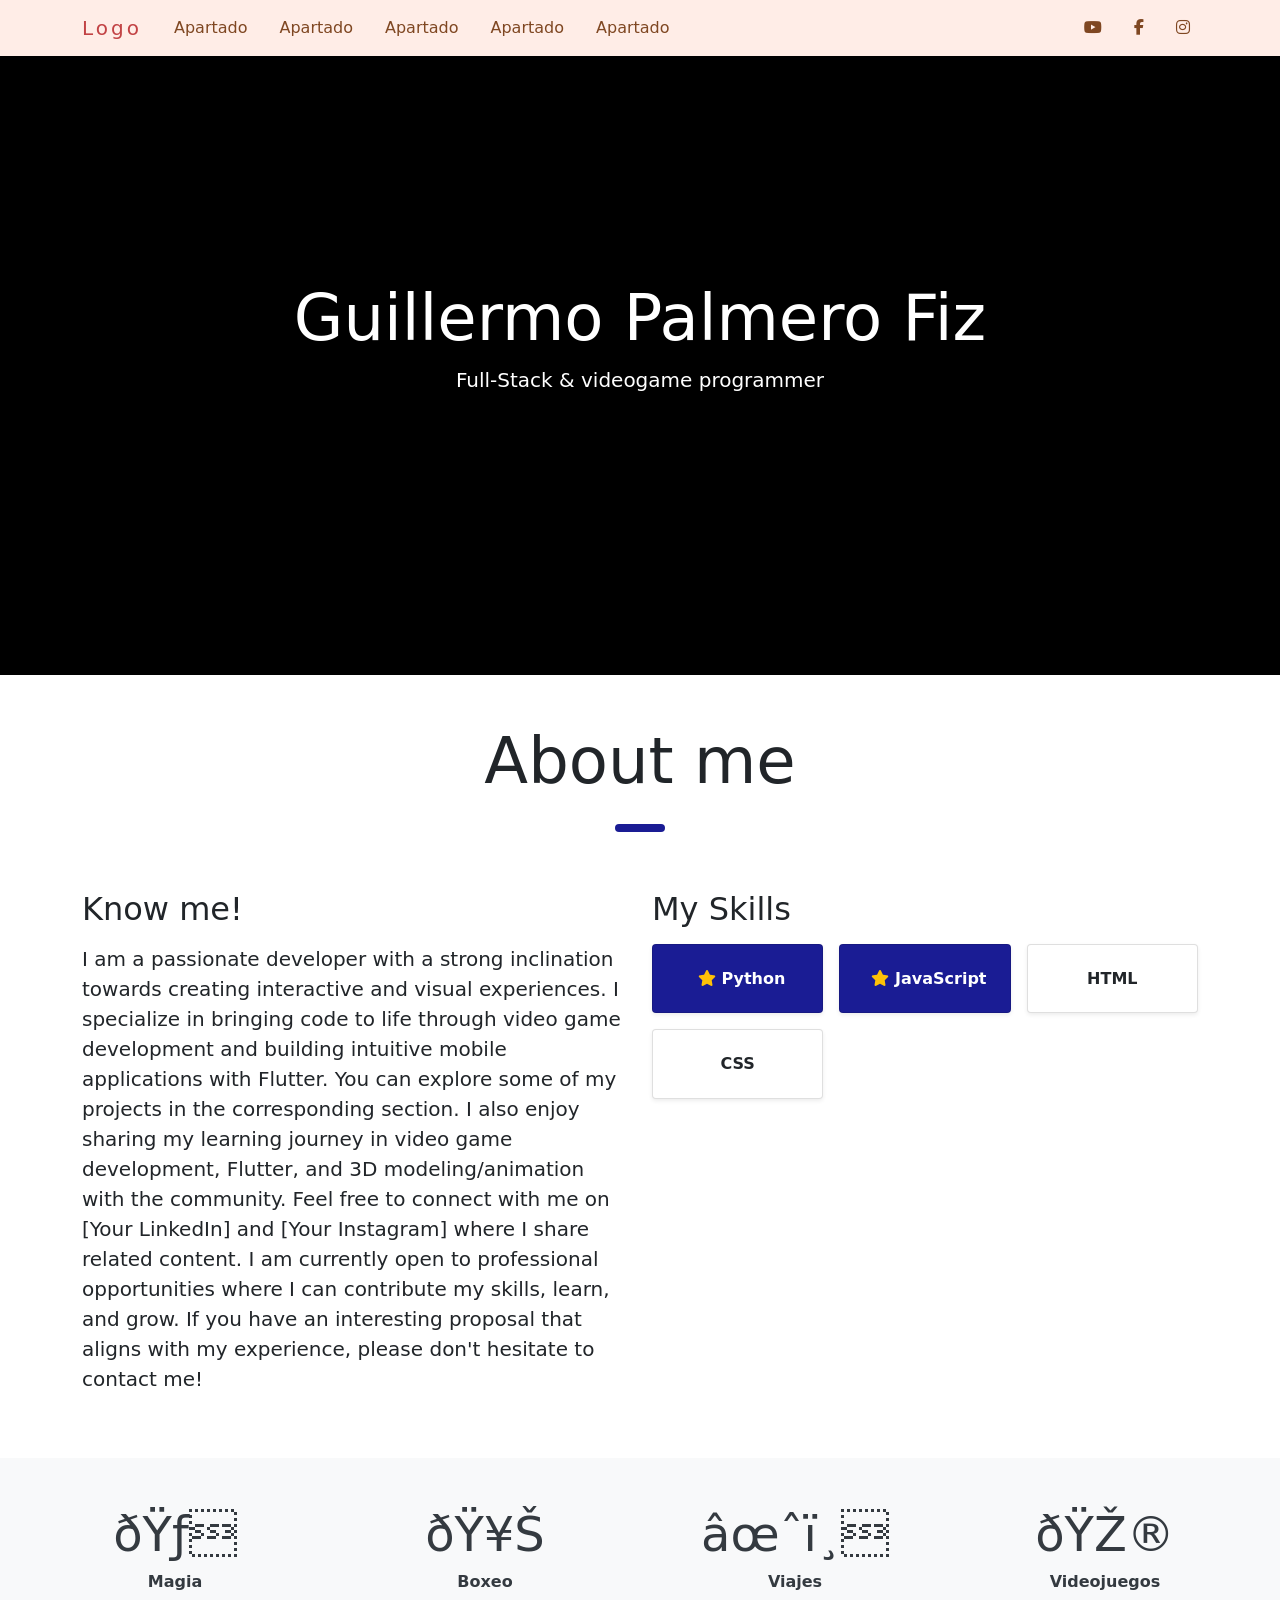
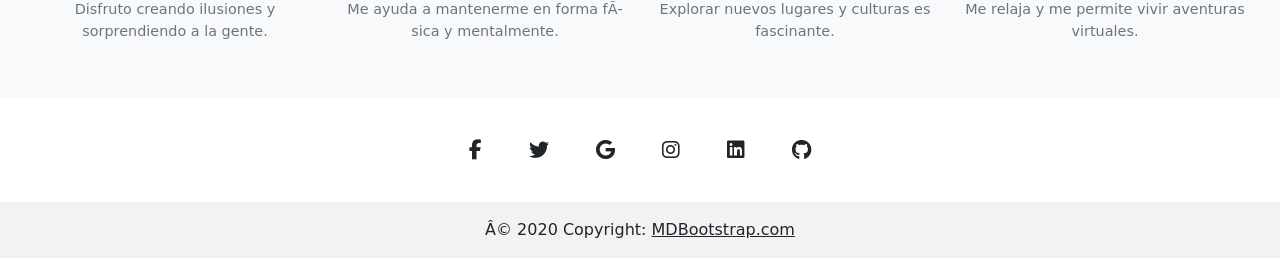
==== index.html @ a8e0ba6e "skills" ====
<!DOCTYPE html>
<html lang="es">

<head>
    <title>Guillermo Palmero Fiz</title>
    <link rel="stylesheet" href="css/styles.css">

    <!-- booststrap5 -->

    <link rel="stylesheet" href="css/bootstrap.min.css">



    <!-- font awesome -->

    <link rel="stylesheet" href="https://cdnjs.cloudflare.com/ajax/libs/font-awesome/6.5.1/css/all.min.css" integrity="sha512-DTOQO9RWCH3ppGqcWaEA1BIZOC6xxalwEsw9c2QQeAIftl+Vegovlnee1c9QX4TctnWMn13TZye+giMm8e2LwA==" crossorigin="anonymous" referrerpolicy="no-referrer" />

</head>

<body>
    

    <nav class="navbar navbar-expand-lg fixed-top navbar-scroll shadow-0" style="background-color: #ffede7;">
        <div class="container">
          <a class="navbar-brand" href="#">Logo</a>
          <button class="navbar-toggler ps-0" type="button" data-mdb-collapse-init data-mdb-target="#navbarExample01"
            aria-controls="navbarExample01" aria-expanded="false" aria-label="Toggle navigation">
            <span class="d-flex justify-content-start align-items-center">
              <i class="fas fa-bars"></i>
            </span>
          </button>
          <div class="collapse navbar-collapse" id="navbarExample01">
            <ul class="navbar-nav me-auto mb-2 mb-lg-0">
              <li class="nav-item active">
                <a class="nav-link px-3" href="#!">Apartado</a>
              </li>
              <li class="nav-item">
                <a class="nav-link px-3" href="#!">Apartado</a>
              </li>
              <li class="nav-item">
                <a class="nav-link px-3" href="#!">Apartado</a>
              </li>
              <li class="nav-item active">
                <a class="nav-link px-3" href="#!">Apartado</a>
              </li>
              <li class="nav-item">
                <a class="nav-link px-3" href="#!">Apartado</a>
              </li>
            </ul>
      
            <ul class="navbar-nav flex-row">
              <li class="nav-item">
                <a class="nav-link pe-3" href="#!">
                  <i class="fab fa-youtube"></i>
                </a>
              </li>
              <li class="nav-item">
                <a class="nav-link px-3" href="#!">
                  <i class="fab fa-facebook-f"></i>
                </a>
              </li>
              <li class="nav-item">
                <a class="nav-link ps-3" href="#!">
                  <i class="fab fa-instagram"></i>
                </a>
              </li>
            </ul>
          </div>
        </div>
      </nav>

      <header>

        <!-- This div is  intentionally blank. It creates the transparent black overlay over the video which you can modify in the CSS -->
        <div class="overlay"></div>
      
        <!-- The HTML5 video element that will create the background video on the header -->
        <video playsinline="playsinline" autoplay="autoplay" muted="muted" loop="loop">
          <source src="https://cdn.coverr.co/videos/coverr-cinematic-snowy-mountains-7615/720p.mp4" type="video/mp4">
        </video>
      
        <!-- The header content -->
        <div class="container h-100">
          <div class="d-flex h-100 text-center align-items-center">
            <div class="w-100 text-white">
              <h1 class="display-3">Guillermo Palmero Fiz</h1>
              <p class="lead mb-0">Full-Stack & videogame programmer</p>
            </div>
          </div>
        </div>
      </header>
      
      <!-- proyects -->

      <div class="container-fluid py-5">
        <div class="row justify-content-center text-center">
          <div class="col-md-8">
            <h2 class="display-3 mb-4">About me</h2>
            <hr class="custom-divider">
          </div>
        </div>
      </div>

      <!--
      <div class="container mt-5">
        <h2>Mis Habilidades en Programación</h2>
        <p class="lead">Estos son los lenguajes que manejo, con mis favoritos destacados.</p>
        <div class="row row-cols-1 row-cols-md-3 g-3">
          <div class="col">
            <div class="card shadow-sm h-100 favorite-card">
              <div class="card-body text-center py-4">
                <i class="bi bi-code-slash display-4 mb-2" style="color: rgb(26, 28, 148);"></i>
                <h6 class="card-title fw-bold mb-0">Python <i class="fas fa-star text-warning ms-2"></i></h6>
              </div>
            </div>
          </div>
          <div class="col">
            <div class="card shadow-sm h-100 favorite-card">
              <div class="card-body text-center py-4">
                <i class="bi bi-braces display-4 mb-2" style="color: rgb(26, 28, 148);"></i>
                <h6 class="card-title fw-bold mb-0">JavaScript <i class="fas fa-star text-warning ms-2"></i></h6>
              </div>
            </div>
          </div>
          <div class="col">
            <div class="card shadow-sm h-100">
              <div class="card-body text-center py-4">
                <i class="bi bi-file-earmark-code display-4 mb-2"></i>
                <h6 class="card-title fw-bold mb-0">HTML</h6>
              </div>
            </div>
          </div>
          <div class="col">
            <div class="card shadow-sm h-100">
              <div class="card-body text-center py-4">
                <i class="bi bi-brush display-4 mb-2"></i>
                <h6 class="card-title fw-bold mb-0">CSS</h6>
              </div>
            </div>
          </div>
        </div>
      </div>
      -->
      
      <div class="container mb-5">
        <div class="row">
          <div class="col-6">
            <h2 class="mb-3">Know me!</h2>
            <p class="lead">I am a passionate developer with a strong inclination towards creating interactive and visual experiences.
              I specialize in bringing code to life through video game development and building intuitive mobile applications with Flutter.
              You can explore some of my projects in the corresponding section. I also enjoy sharing my learning journey in video game development, Flutter, and 3D modeling/animation with the community.
              Feel free to connect with me on [Your LinkedIn] and [Your Instagram] where I share related content.
              I am currently open to professional opportunities where I can contribute my skills, learn, and grow. 
              If you have an interesting proposal that aligns with my experience, please don't hesitate to contact me!

            </p>
          </div>

          <div class="col-6">
            <h2 class="mb-3">My Skills</h2>
            <div class="row row-cols-1 row-cols-md-3 g-3">
              <div class="col">
                <div class="card card-skills shadow-sm h-100 favorite-card animated-fill">
                  <div class="card-body text-center py-4">
                    <i class="bi bi-code-slash display-4 mb-2 text-primary"></i>
                    <h6 class="card-title fw-bold mb-0"><i class="fas fa-star text-warning ms-2"></i> Python</h6>
                  </div>
                </div>
              </div>
              <div class="col">
                <div class="card card-skills shadow-sm h-100 favorite-card animated-fill">
                  <div class="card-body text-center py-4">
                    <i class="bi bi-braces display-4 mb-2 text-primary"></i>
                    <h6 class="card-title fw-bold mb-0"><i class="fas fa-star text-warning ms-2"></i> JavaScript </h6>
                  </div>
                </div>
              </div>
              <div class="col">
                <div class="card card-skills shadow-sm h-100">
                  <div class="card-body text-center py-4">
                    <i class="bi bi-file-earmark-code display-4 mb-2"></i>
                    <h6 class="card-title fw-bold mb-0">HTML</h6>
                  </div>
                </div>
              </div>
              <div class="col">
                <div class="card card-skills shadow-sm h-100">
                  <div class="card-body text-center py-4">
                    <i class="bi bi-brush display-4 mb-2"></i>
                    <h6 class="card-title fw-bold mb-0">CSS</h6>
                  </div>
                </div>
              </div>
            </div>
          </div>
          
        </div>
      </div>
      

    

      <!-- hobbies  -->
      <div class="container-fluid">
        <div class="row hobbies-section">
            <div class="col-md-3 hobby-item">
                <span class="hobby-icon">🃏</span>
                <p class="hobby-text-title">Magia</p>
                <p class="hobby-text-description">Disfruto creando ilusiones y sorprendiendo a la gente.</p>
            </div>
            <div class="col-md-3 hobby-item">
                <span class="hobby-icon">🥊</span>
                <p class="hobby-text-title">Boxeo</p>
                <p class="hobby-text-description">Me ayuda a mantenerme en forma física y mentalmente.</p>
            </div>
            <div class="col-md-3 hobby-item">
                <span class="hobby-icon">✈️</span>
                <p class="hobby-text-title">Viajes</p>
                <p class="hobby-text-description">Explorar nuevos lugares y culturas es fascinante.</p>
            </div>
            <div class="col-md-3 hobby-item">
                <span class="hobby-icon">🎮</span>
                <p class="hobby-text-title">Videojuegos</p>
                <p class="hobby-text-description">Me relaja y me permite vivir aventuras virtuales.</p>
            </div>
        </div>
    </div>






    <!--  footer -->

    <footer class="text-center bg-body-tertiary">
      <!-- Grid container -->
      <div class="container pt-4">
        <!-- Section: Social media -->
        <section class="mb-4">
          <!-- Facebook -->
          <a
            data-mdb-ripple-init
            class="btn btn-link btn-floating btn-lg text-body m-1"
            href="#!"
            role="button"
            data-mdb-ripple-color="dark"
            ><i class="fab fa-facebook-f"></i
          ></a>
    
          <!-- Twitter -->
          <a
            data-mdb-ripple-init
            class="btn btn-link btn-floating btn-lg text-body m-1"
            href="#!"
            role="button"
            data-mdb-ripple-color="dark"
            ><i class="fab fa-twitter"></i
          ></a>
    
          <!-- Google -->
          <a
            data-mdb-ripple-init
            class="btn btn-link btn-floating btn-lg text-body m-1"
            href="#!"
            role="button"
            data-mdb-ripple-color="dark"
            ><i class="fab fa-google"></i
          ></a>
    
          <!-- Instagram -->
          <a
            data-mdb-ripple-init
            class="btn btn-link btn-floating btn-lg text-body m-1"
            href="#!"
            role="button"
            data-mdb-ripple-color="dark"
            ><i class="fab fa-instagram"></i
          ></a>
    
          <!-- Linkedin -->
          <a
            data-mdb-ripple-init
            class="btn btn-link btn-floating btn-lg text-body m-1"
            href="#!"
            role="button"
            data-mdb-ripple-color="dark"
            ><i class="fab fa-linkedin"></i
          ></a>
          <!-- Github -->
          <a
            data-mdb-ripple-init
            class="btn btn-link btn-floating btn-lg text-body m-1"
            href="#!"
            role="button"
            data-mdb-ripple-color="dark"
            ><i class="fab fa-github"></i
          ></a>
        </section>
        <!-- Section: Social media -->
      </div>
      <!-- Grid container -->
    
      <!-- Copyright -->
      <div class="text-center p-3" style="background-color: rgba(0, 0, 0, 0.05);">
        © 2020 Copyright:
        <a class="text-body" href="https://mdbootstrap.com/">MDBootstrap.com</a>
      </div>
      <!-- Copyright -->
    </footer>


    
    <!-- js -->
    <script src="js/bootstrap.bundle.min.js"></script>
    
    <!-- parallax -->

    <script src="js/javascript.js"></script>

</body>



</html>
---- css/styles.css ----
.navbar-brand {
  letter-spacing: 3px;
  color: #c24244;
}

.navbar-brand:hover {
	color: #c24244;
}

.navbar-scroll .nav-link,
.navbar-scroll .fa-bars {
  color: #7f4722;
}

.navbar-scrolled .nav-link,
.navbar-scrolled .fa-bars {
  color: #7f4722;
}

.navbar-scrolled {
  background-color: #ffede7;
}

header {
  position: relative;
  background-color: black;
  height: 75vh;
  min-height: 25rem;
  width: 100%;
  overflow: hidden;
}

header video {
  position: absolute;
  top: 50%;
  left: 50%;
  min-width: 100%;
  min-height: 100%;
  width: auto;
  height: auto;
  z-index: 0;
  -ms-transform: translateX(-50%) translateY(-50%);
  -moz-transform: translateX(-50%) translateY(-50%);
  -webkit-transform: translateX(-50%) translateY(-50%);
  transform: translateX(-50%) translateY(-50%);
}

header .container {
  position: relative;
  z-index: 2;
}

header .overlay {
  position: absolute;
  top: 0;
  left: 0;
  height: 100%;
  width: 100%;
  background-color: black;
  opacity: 0.5;
  z-index: 1;
}


@media (pointer: coarse) and (hover: none) {
  header {
    background: url('https://source.unsplash.com/XT5OInaElMw/1600x900') black no-repeat center center scroll;
  }

  header video {
    display: none;
  }
}

.hobbies-section {
  display: flex; 
  justify-content: space-around;
  align-items: center; 
  padding: 40px 20px;
  background-color: #f8f9fa; 
}

.hobby-item {
  text-align: center;
}

.hobby-icon {
  font-size: 3em; 
  margin-bottom: 10px;
  color: #343a40; 
}

.hobby-text-title {
  font-weight: bold;
  margin-bottom: 5px;
  color: #343a40;
}

.hobby-text-description {
  font-size: 0.9em;
  color: #6c757d;
}

.custom-divider{
  border: none; 
  background-color: rgb(26, 28, 148); 
  height: 8px !important;  
  width: 50px; 
  border-radius: 4px;
  margin: 10px auto;
  opacity: 1;
}

.animated-fill {
  background-color: transparent;
  color: inherit;
  transition: background-color 1s ease-in-out; 
}

.animated-fill.filled {
  background-color: rgba(26, 28, 148, 1);
  color: white;
}

.card-skills {
  transition: transform 0.2s ease-in-out, box-shadow 0.2s ease-in-out;
}

.card-skills:hover {
  transform: translateY(-5px); /* Eleva la tarjeta 5 píxeles hacia arriba */
  box-shadow: 0 8px 16px rgba(0, 0, 0, 0.25); /* Sombra más pronunciada */
}
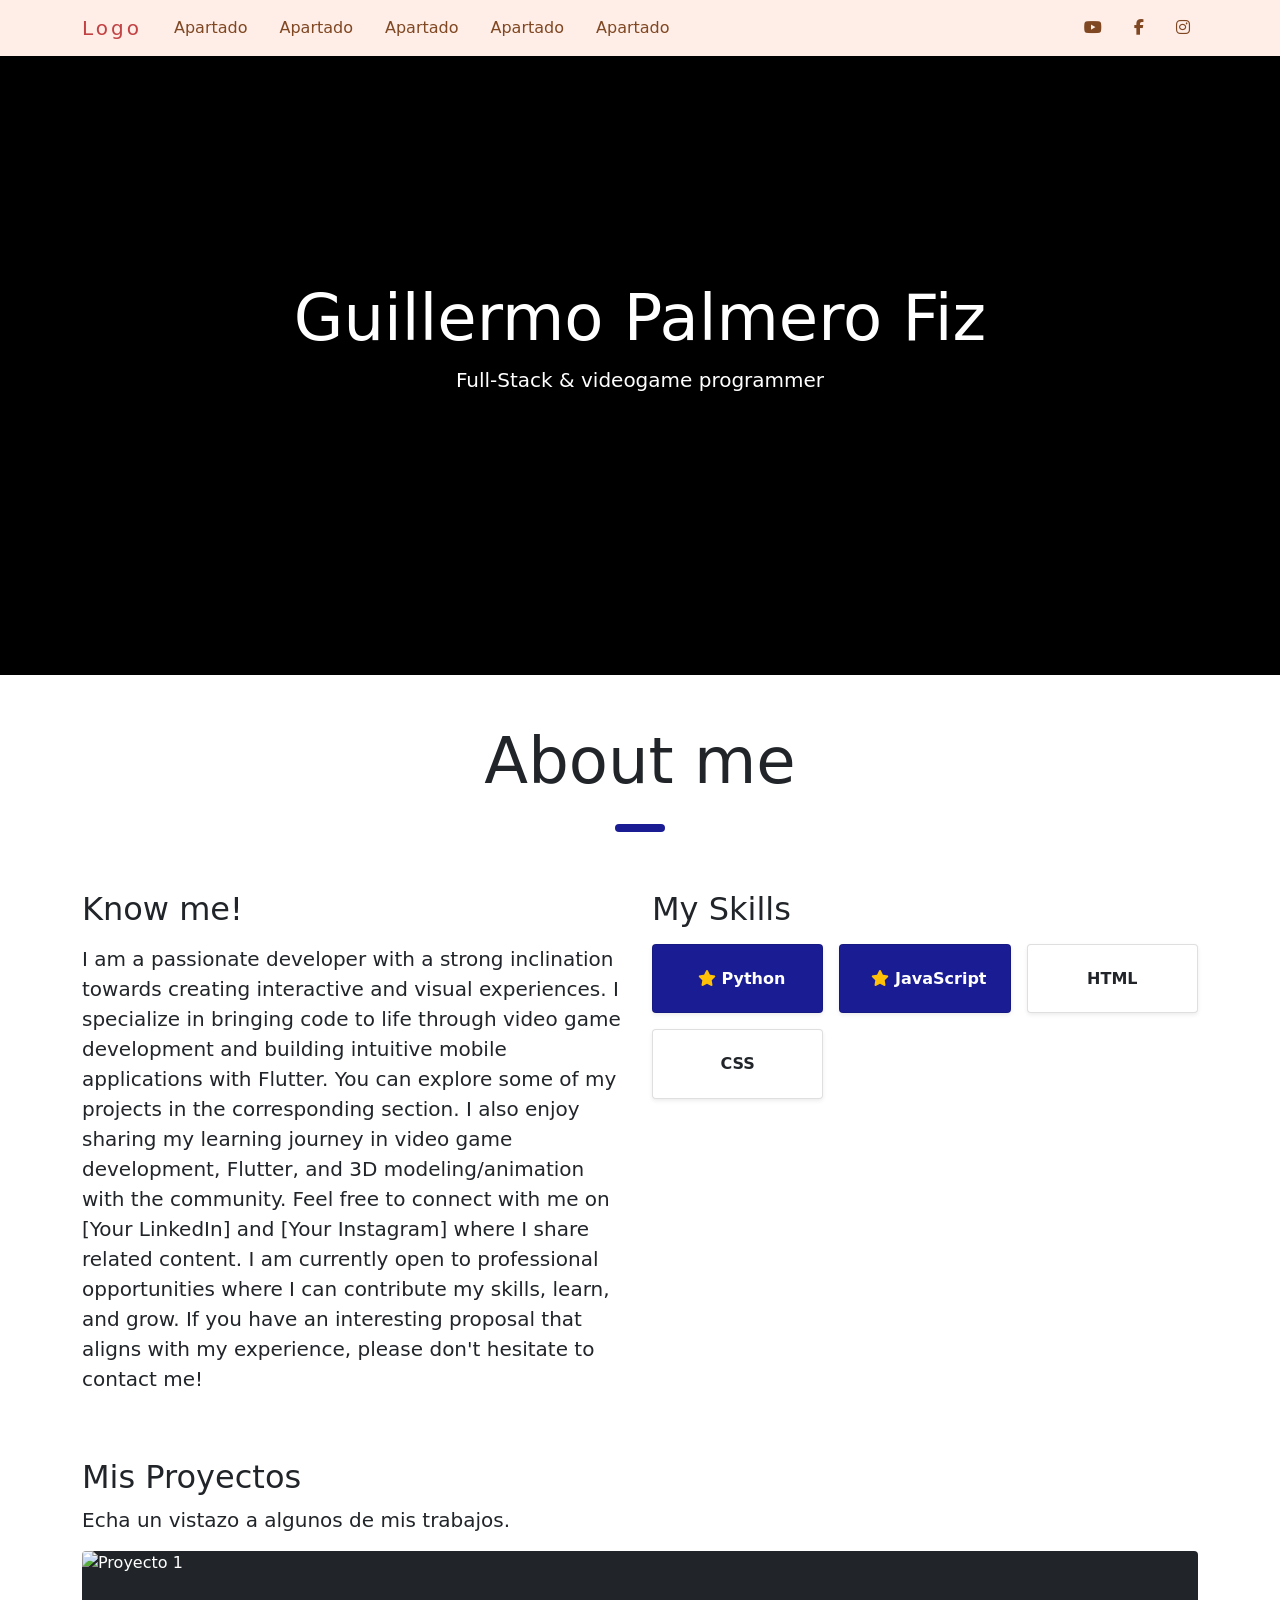
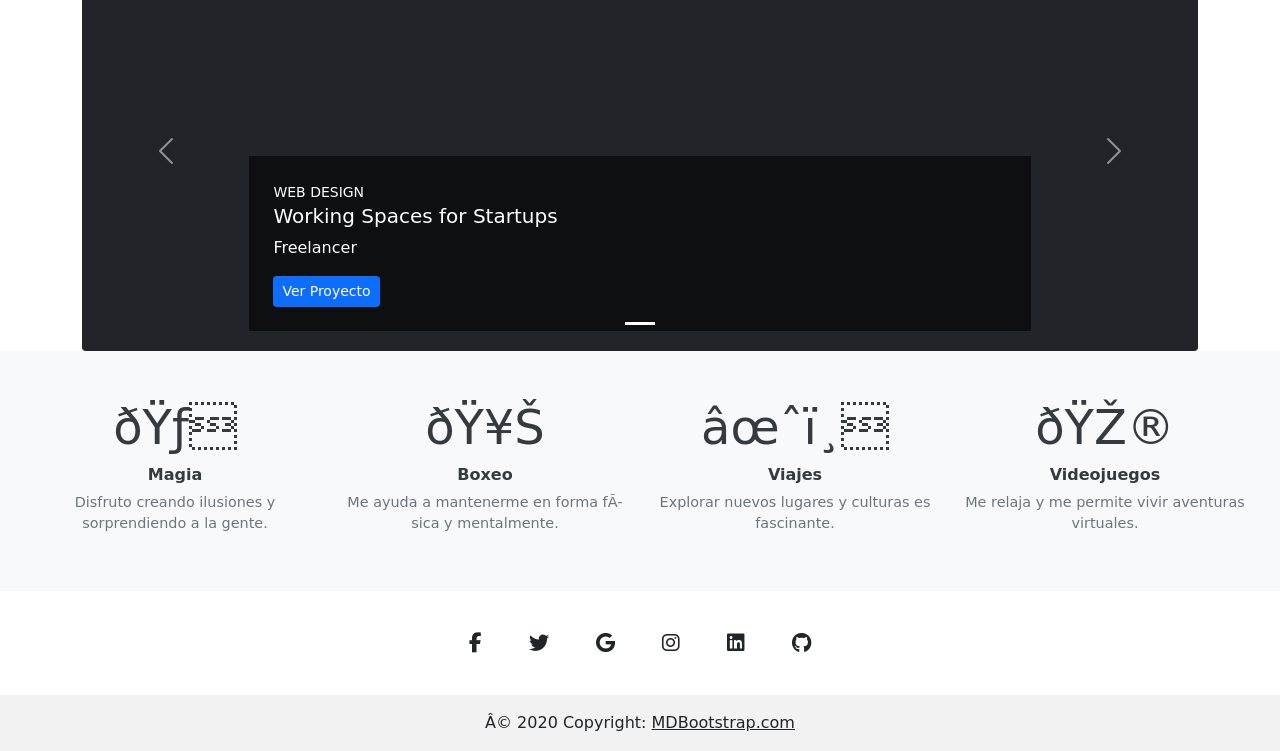
==== commit 7ce58d0f: "jeje" ====
--- a/index.html
+++ b/index.html
@@ -193,12 +193,30 @@
               </div>
             </div>
           </div>
-          
-        </div>
-      </div>
-      
-
-    
+        </div>
+      </div>
+      
+      <!-- proyectos -->
+
+      <div class="container mt-5">
+        <h2>Mis Proyectos</h2>
+        <p class="lead">Echa un vistazo a algunos de mis trabajos.</p>
+        <div id="projectsCarousel" class="carousel slide" data-bs-ride="carousel">
+          <div class="carousel-inner rounded"> <div class="carousel-item active bg-dark text-white"> <img src="ruta/a/imagen-proyecto1.jpg" class="d-block w-100 object-fit-cover" alt="Proyecto 1" style="height: 400px;"> <div class="carousel-caption d-none d-md-block text-start p-4"> <small class="text-uppercase">Web Design</small> <h5 class="mt-0">Working Spaces for Startups</h5> <p>Freelancer</p> <a href="#" class="btn btn-primary btn-sm">Ver Proyecto</a> </div>
+            </div>
+            </div>
+          <button class="carousel-control-prev" type="button" data-bs-target="#projectsCarousel" data-bs-slide="prev">
+            <span class="carousel-control-prev-icon" aria-hidden="true"></span>
+            <span class="visually-hidden">Anterior</span>
+          </button>
+          <button class="carousel-control-next" type="button" data-bs-target="#projectsCarousel" data-bs-slide="next">
+            <span class="carousel-control-next-icon" aria-hidden="true"></span>
+            <span class="visually-hidden">Siguiente</span>
+          </button>
+          <div class="carousel-indicators"> <button type="button" data-bs-target="#projectsCarousel" data-bs-slide-to="0" class="active" aria-current="true" aria-label="Slide 1"></button>
+            </div>
+        </div>
+      </div>
 
       <!-- hobbies  -->
       <div class="container-fluid">
--- a/css/styles.css
+++ b/css/styles.css
@@ -130,3 +130,31 @@
   transform: translateY(-5px); /* Eleva la tarjeta 5 píxeles hacia arriba */
   box-shadow: 0 8px 16px rgba(0, 0, 0, 0.25); /* Sombra más pronunciada */
 }
+.carousel-inner {
+  border-radius: 10px; /* Esquinas redondeadas del contenedor de las imágenes */
+  overflow: hidden; /* Asegura que las imágenes redondeadas se mantengan dentro */
+}
+
+.carousel-item img {
+  object-fit: cover; /* Cubre el contenedor sin deformar la imagen (puede recortar) */
+  height: 400px; /* Altura fija del carrusel */
+}
+
+.carousel-caption {
+  background-color: rgba(0, 0, 0, 0.6); /* Fondo semitransparente para el texto */
+  padding: 1rem;
+  bottom: 0; /* Pegado a la parte inferior */
+  left: 0; /* Pegado a la izquierda */
+  right: 0; /* Pegado a la derecha */
+  text-align: left; /* Texto alineado a la izquierda */
+}
+
+.carousel-caption h5 {
+  margin-top: 0; /* Elimina el margen superior predeterminado del h5 */
+}
+
+.carousel-indicators {
+  bottom: 10px; /* Ajusta la posición de los indicadores */
+  justify-content: left; /* Alinea los indicadores a la izquierda */
+  margin-left: 1rem; /* Añade un margen izquierdo */
+}
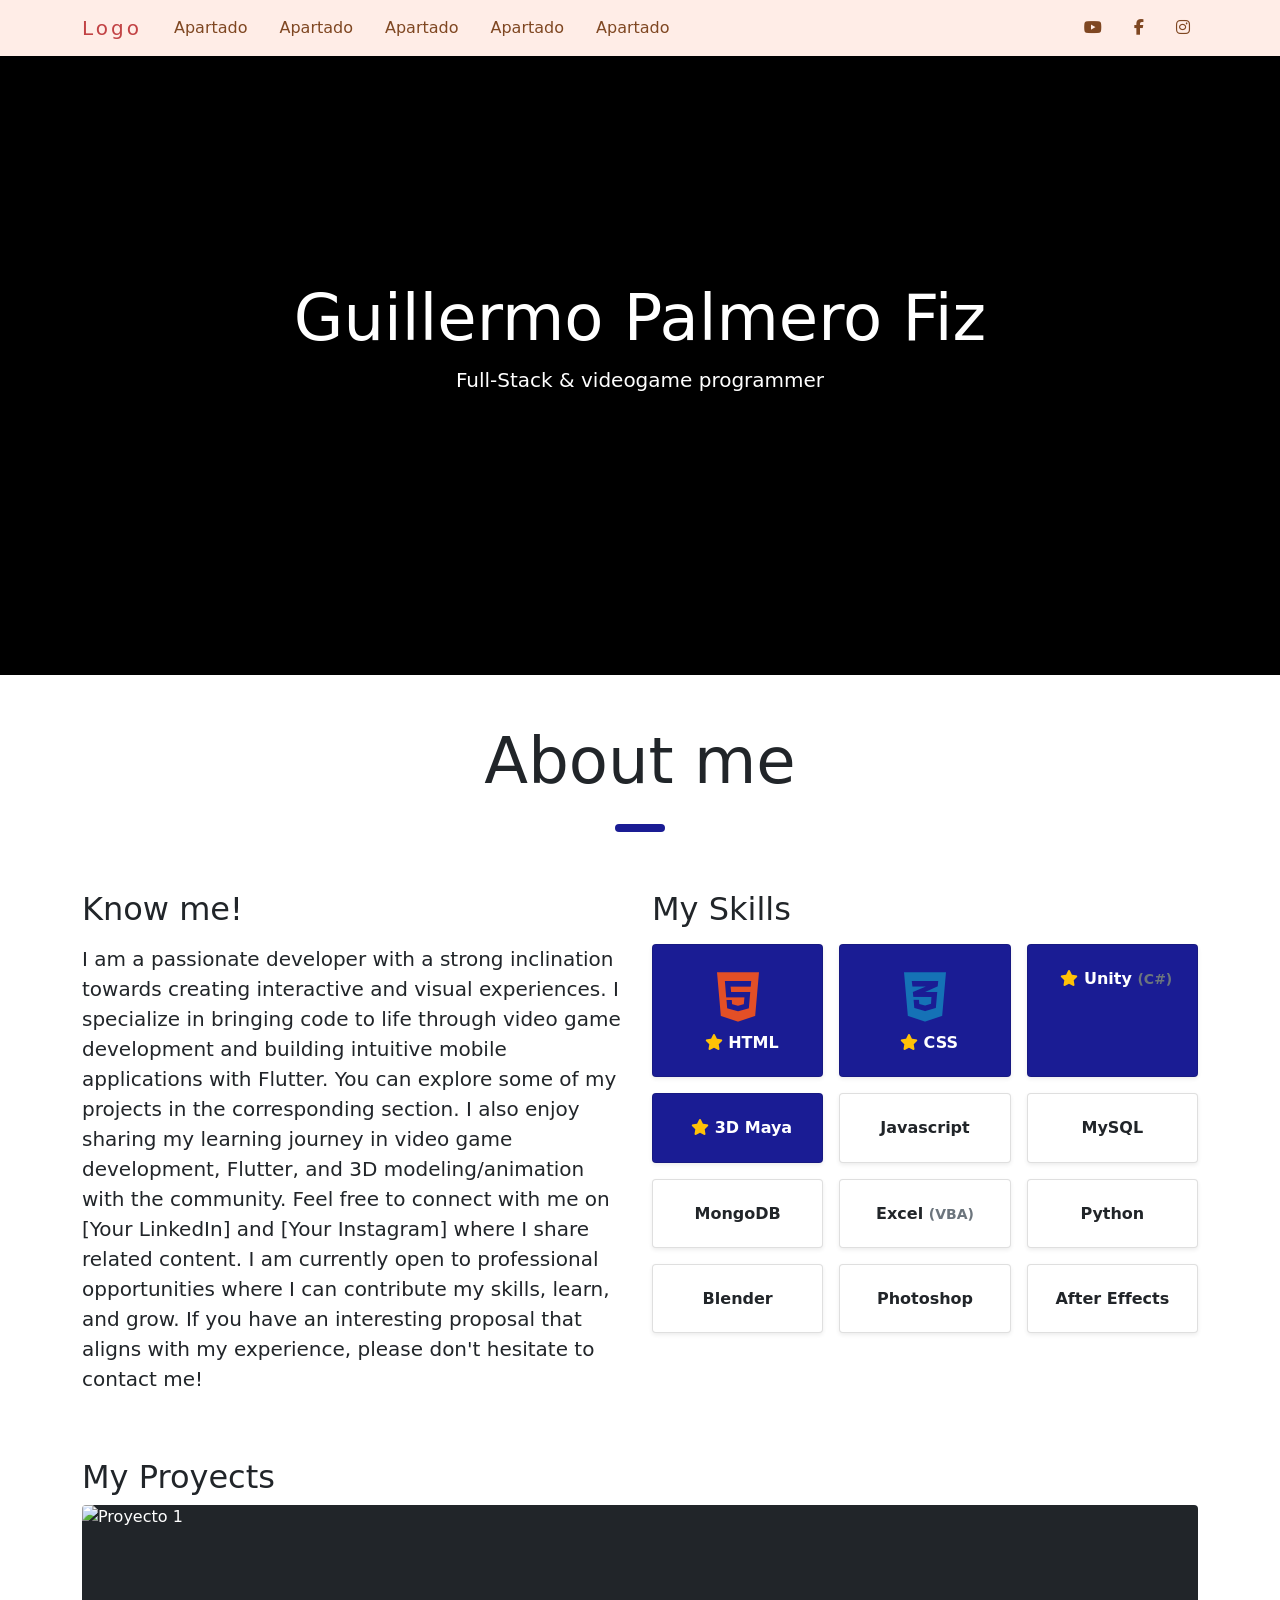
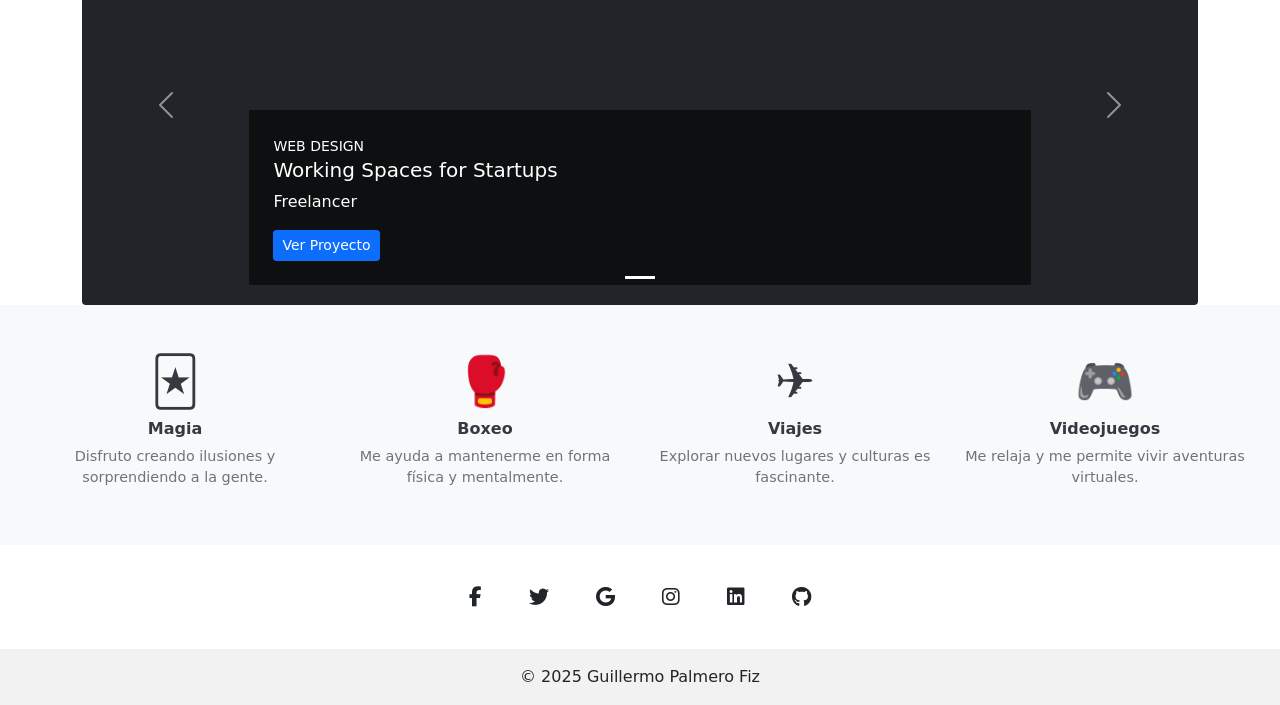
==== commit 78aa9ae8: "mejoras iconos" ====
--- a/index.html
+++ b/index.html
@@ -2,6 +2,8 @@
 <html lang="es">
 
 <head>
+    <meta charset="UTF-8">
+    <meta name="viewport" content="width=device-width, initial-scale=1.0">  
     <title>Guillermo Palmero Fiz</title>
     <link rel="stylesheet" href="css/styles.css">
 
@@ -9,7 +11,7 @@
 
     <link rel="stylesheet" href="css/bootstrap.min.css">
 
-
+    <link rel="stylesheet" href="https://cdn.jsdelivr.net/gh/devicons/devicon@latest/devicon.min.css">
 
     <!-- font awesome -->
 
@@ -70,11 +72,7 @@
       </nav>
 
       <header>
-
-        <!-- This div is  intentionally blank. It creates the transparent black overlay over the video which you can modify in the CSS -->
         <div class="overlay"></div>
-      
-        <!-- The HTML5 video element that will create the background video on the header -->
         <video playsinline="playsinline" autoplay="autoplay" muted="muted" loop="loop">
           <source src="https://cdn.coverr.co/videos/coverr-cinematic-snowy-mountains-7615/720p.mp4" type="video/mp4">
         </video>
@@ -162,35 +160,106 @@
               <div class="col">
                 <div class="card card-skills shadow-sm h-100 favorite-card animated-fill">
                   <div class="card-body text-center py-4">
-                    <i class="bi bi-code-slash display-4 mb-2 text-primary"></i>
-                    <h6 class="card-title fw-bold mb-0"><i class="fas fa-star text-warning ms-2"></i> Python</h6>
-                  </div>
-                </div>
-              </div>
+                    <i class="fab fa-html5 display-4 mb-2" style="color: #E34F26;"></i> <h6 class="card-title fw-bold mb-0"><i class="fas fa-star text-warning ms-2"></i> HTML</h6>
+                  </div>
+                </div>
+              </div>
+
               <div class="col">
                 <div class="card card-skills shadow-sm h-100 favorite-card animated-fill">
                   <div class="card-body text-center py-4">
-                    <i class="bi bi-braces display-4 mb-2 text-primary"></i>
-                    <h6 class="card-title fw-bold mb-0"><i class="fas fa-star text-warning ms-2"></i> JavaScript </h6>
-                  </div>
-                </div>
-              </div>
-              <div class="col">
-                <div class="card card-skills shadow-sm h-100">
-                  <div class="card-body text-center py-4">
-                    <i class="bi bi-file-earmark-code display-4 mb-2"></i>
-                    <h6 class="card-title fw-bold mb-0">HTML</h6>
-                  </div>
-                </div>
-              </div>
-              <div class="col">
-                <div class="card card-skills shadow-sm h-100">
-                  <div class="card-body text-center py-4">
-                    <i class="bi bi-brush display-4 mb-2"></i>
-                    <h6 class="card-title fw-bold mb-0">CSS</h6>
-                  </div>
-                </div>
-              </div>
+                    <i class="fab fa-css3-alt display-4 mb-2" style="color: #1572B6;"></i><h6 class="card-title fw-bold mb-0"><i class="fas fa-star text-warning ms-2"></i> CSS</h6>
+                  </div>
+                </div>
+              </div>
+
+              <div class="col">
+                <div class="card card-skills shadow-sm h-100 favorite-card animated-fill">
+                  <div class="card-body text-center py-4">
+                    
+                    <i class="devicon-unity-plain display-4 mb-2"></i><h6 class="card-title fw-bold mb-0"><i class="fas fa-star text-warning ms-2"></i> Unity <small class="text-muted">(C#)</small></h6>
+                  </div>
+                </div>
+              </div>
+
+              <div class="col">
+                <div class="card card-skills shadow-sm h-100 favorite-card animated-fill">
+                  <div class="card-body text-center py-4">
+                    <i class="devicon-maya-plain colored display-4 mb-2"></i><h6 class="card-title fw-bold mb-0"><i class="fas fa-star text-warning ms-2"></i> 3D Maya</h6>
+                  </div>
+                </div>
+              </div>
+
+              <div class="col">
+                <div class="card card-skills shadow-sm h-100">
+                  <div class="card-body text-center py-4">
+                    <i class="devicon-javascript-plain colored display-4 mb-2"></i><h6 class="card-title fw-bold mb-0"> Javascript</h6>
+                  </div>
+                </div>
+              </div>
+              
+              <div class="col">
+                <div class="card card-skills shadow-sm h-100">
+                  <div class="card-body text-center py-4">
+                    <i class="devicon-mysql-plain-wordmark colored display-4 mb-2"></i><h6 class="card-title fw-bold mb-0"> MySQL</h6>
+                  </div>
+                </div>
+              </div>
+
+              <div class="col">
+                <div class="card card-skills shadow-sm h-100">
+                  <div class="card-body text-center py-4">
+                    <i class="devicon-mongodb-plain-wordmark colored display-4 mb-2"></i> 
+                    <h6 class="card-title fw-bold mb-0"> MongoDB</h6>
+                  </div>
+                </div>
+              </div>
+
+              <div class="col">
+                <div class="card card-skills shadow-sm h-100">
+                  <div class="card-body text-center py-4">
+                    <i class="devicon-unity-original colored display-4 mb-2"></i> 
+                    <h6 class="card-title fw-bold mb-0"> Excel <small class="text-muted">(VBA)</small></h6>
+                  </div>
+                </div>
+              </div>
+
+              <div class="col">
+                <div class="card card-skills shadow-sm h-100">
+                  <div class="card-body text-center py-4">
+                    <i class="devicon-python-plain colored display-4 mb-2"></i> 
+                    <h6 class="card-title fw-bold mb-0"> Python</h6>
+                  </div>
+                </div>
+              </div>
+
+              <div class="col">
+                <div class="card card-skills shadow-sm h-100">
+                  <div class="card-body text-center py-4">
+                    <i class="devicon-blender-original colored display-4 mb-2"></i> 
+                    <h6 class="card-title fw-bold mb-0"> Blender</h6>
+                  </div>
+                </div>
+              </div>
+
+              <div class="col">
+                <div class="card card-skills shadow-sm h-100">
+                  <div class="card-body text-center py-4">
+                    <i class="devicon-photoshop-plain colored display-4 mb-2"></i> 
+                    <h6 class="card-title fw-bold mb-0"> Photoshop</h6>
+                  </div>
+                </div>
+              </div>
+
+              <div class="col">
+                <div class="card card-skills shadow-sm h-100">
+                  <div class="card-body text-center py-4">
+                    <i class="devicon-aftereffects-plain colored display-4 mb-2"></i> 
+                    <h6 class="card-title fw-bold mb-0"> After Effects</h6>
+                  </div>
+                </div>
+              </div>
+
             </div>
           </div>
         </div>
@@ -199,12 +268,16 @@
       <!-- proyectos -->
 
       <div class="container mt-5">
-        <h2>Mis Proyectos</h2>
-        <p class="lead">Echa un vistazo a algunos de mis trabajos.</p>
+        <h2>My Proyects</h2>
         <div id="projectsCarousel" class="carousel slide" data-bs-ride="carousel">
-          <div class="carousel-inner rounded"> <div class="carousel-item active bg-dark text-white"> <img src="ruta/a/imagen-proyecto1.jpg" class="d-block w-100 object-fit-cover" alt="Proyecto 1" style="height: 400px;"> <div class="carousel-caption d-none d-md-block text-start p-4"> <small class="text-uppercase">Web Design</small> <h5 class="mt-0">Working Spaces for Startups</h5> <p>Freelancer</p> <a href="#" class="btn btn-primary btn-sm">Ver Proyecto</a> </div>
-            </div>
-            </div>
+          <!-- proycto -->
+          <div class="carousel-inner rounded">
+            <div class="carousel-item active bg-dark text-white"> <img src="ruta/a/imagen-proyecto1.jpg" class="d-block w-100 object-fit-cover" alt="Proyecto 1" style="height: 400px;">
+             <div class="carousel-caption d-none d-md-block text-start p-4"> <small class="text-uppercase">Web Design</small> <h5 class="mt-0">Working Spaces for Startups</h5> <p>Freelancer</p> <a href="#" class="btn btn-primary btn-sm">Ver Proyecto</a>
+             </div>
+            </div>
+          </div>
+
           <button class="carousel-control-prev" type="button" data-bs-target="#projectsCarousel" data-bs-slide="prev">
             <span class="carousel-control-prev-icon" aria-hidden="true"></span>
             <span class="visually-hidden">Anterior</span>
@@ -247,8 +320,6 @@
 
 
 
-
-
     <!--  footer -->
 
     <footer class="text-center bg-body-tertiary">
@@ -321,8 +392,7 @@
     
       <!-- Copyright -->
       <div class="text-center p-3" style="background-color: rgba(0, 0, 0, 0.05);">
-        © 2020 Copyright:
-        <a class="text-body" href="https://mdbootstrap.com/">MDBootstrap.com</a>
+        © 2025 Guillermo Palmero Fiz
       </div>
       <!-- Copyright -->
     </footer>
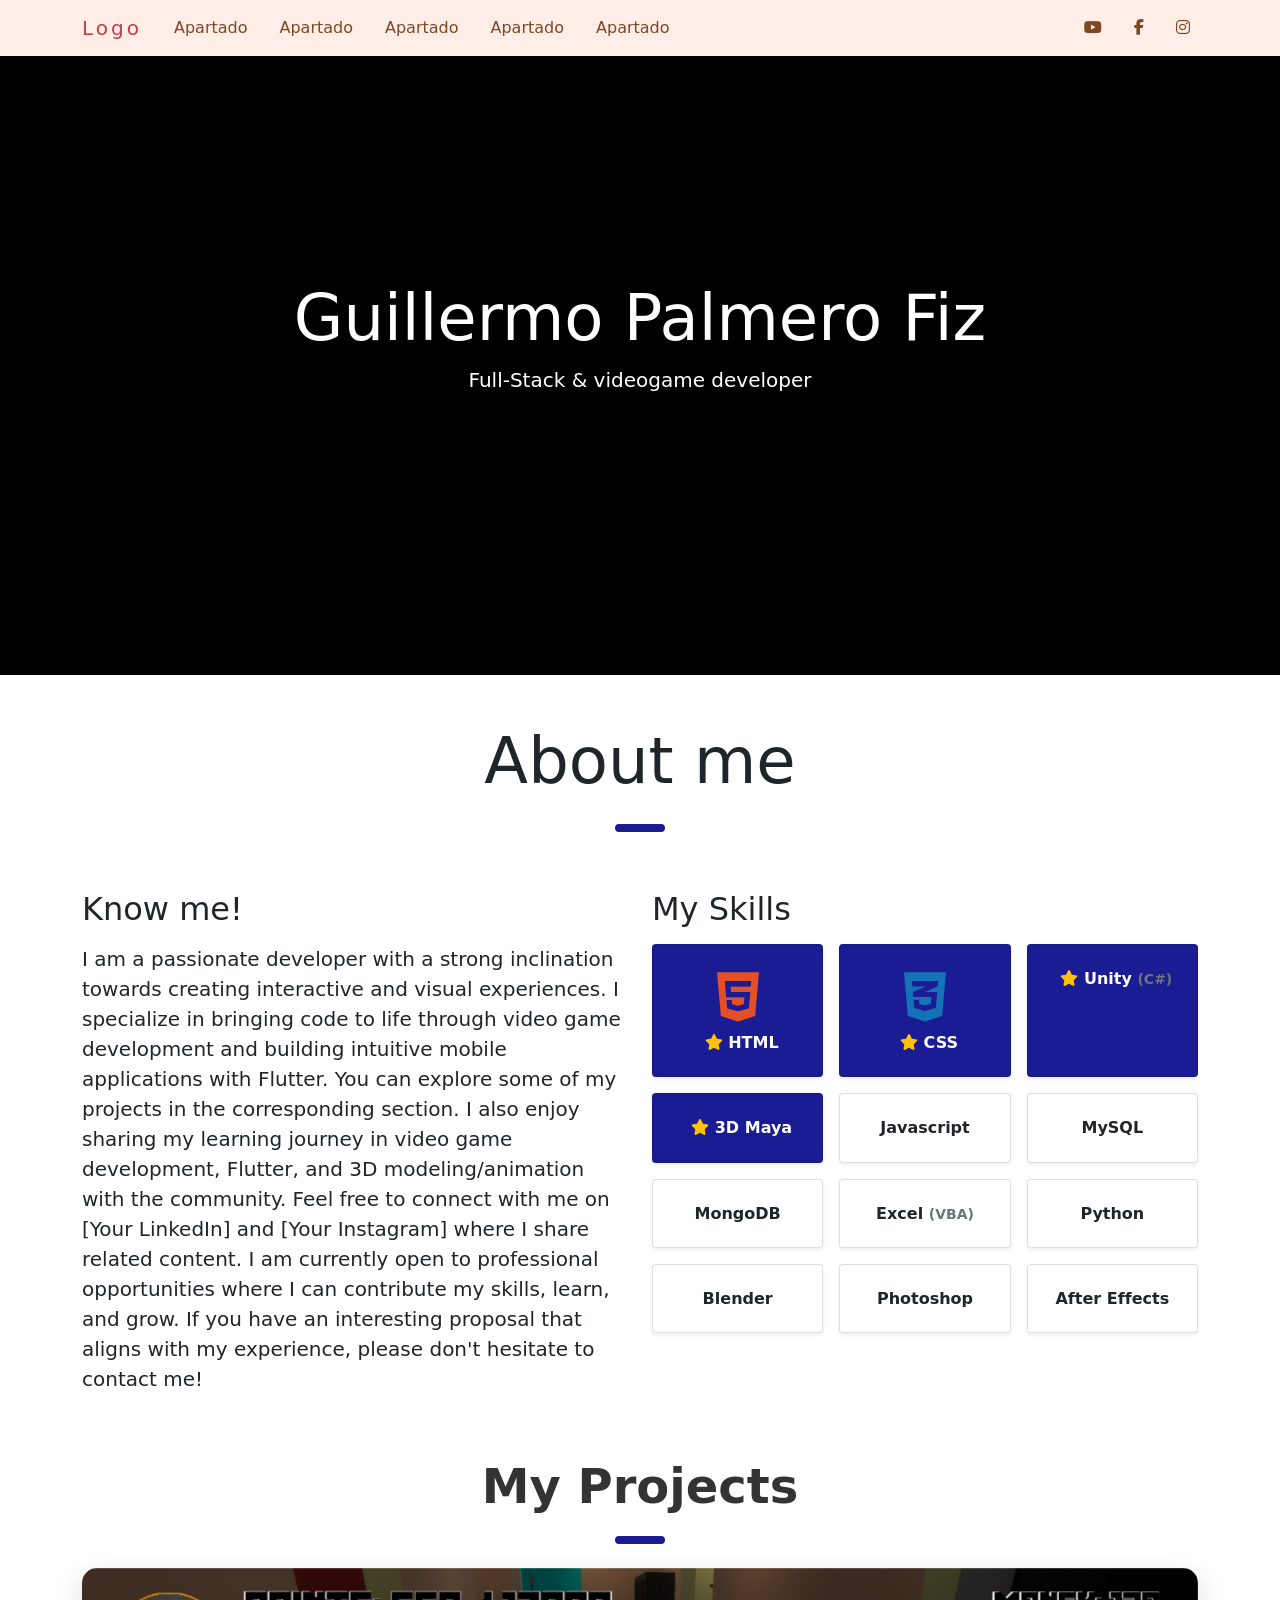
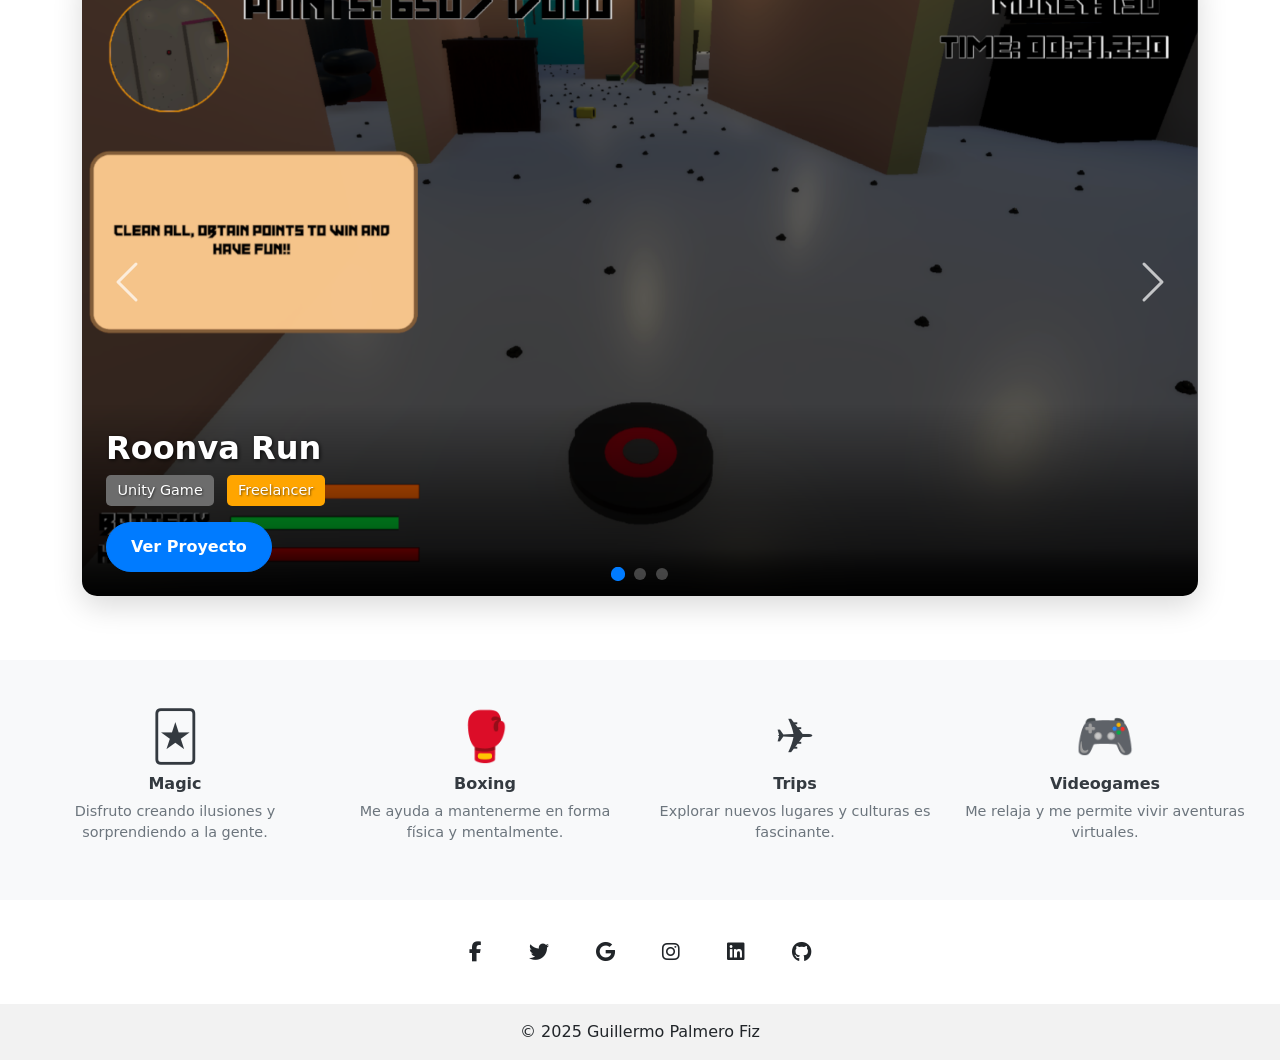
==== commit f26373dd: "channges" ====
--- a/index.html
+++ b/index.html
@@ -82,7 +82,7 @@
           <div class="d-flex h-100 text-center align-items-center">
             <div class="w-100 text-white">
               <h1 class="display-3">Guillermo Palmero Fiz</h1>
-              <p class="lead mb-0">Full-Stack & videogame programmer</p>
+              <p class="lead mb-0">Full-Stack & videogame developer</p>
             </div>
           </div>
         </div>
@@ -268,60 +268,88 @@
       <!-- proyectos -->
 
       <div class="container mt-5">
-        <h2>My Proyects</h2>
+        <h2 class="myProyects-title">My Projects</h2><hr class="custom-divider mb-4">
         <div id="projectsCarousel" class="carousel slide" data-bs-ride="carousel">
-          <!-- proycto -->
           <div class="carousel-inner rounded">
-            <div class="carousel-item active bg-dark text-white"> <img src="ruta/a/imagen-proyecto1.jpg" class="d-block w-100 object-fit-cover" alt="Proyecto 1" style="height: 400px;">
-             <div class="carousel-caption d-none d-md-block text-start p-4"> <small class="text-uppercase">Web Design</small> <h5 class="mt-0">Working Spaces for Startups</h5> <p>Freelancer</p> <a href="#" class="btn btn-primary btn-sm">Ver Proyecto</a>
-             </div>
-            </div>
-          </div>
-
+            <div class="carousel-item active bg-dark text-white">
+              <img src="images/RoonvaRun.png" class="d-block w-100 object-fit-cover" alt="Proyecto 1">
+              <div class="carousel-caption d-none d-md-block text-start p-4">
+                <div class="carousel-caption d-none d-md-block text-start p-4">
+                  <h5 class="mt-0">Roonva Run</h5>
+                  <div class="project-tags mb-3"> <span class="project-tag tag-unity">Unity Game</span>
+                    <span class="project-tag tag-freelancer">Freelancer</span>
+                  </div>
+                  <button type="button" class="btn btn-primary btn-sm" data-bs-toggle="modal" data-bs-target="#projectModal1">Ver Proyecto</button>
+                </div>
+              </div>
+            </div>
+            
+            <div class="carousel-item bg-dark text-white">
+              <img src="images/OtroJuego.png" class="d-block w-100 object-fit-cover" alt="Otro Juego">
+              <div class="carousel-caption d-none d-md-block text-start p-4">
+                <h5 class="mt-0">ArtStation</h5> 
+                <div class="project-tags mb-3">
+                  <span class="project-tag tag-unity">Maya 3D</span>
+                </div>
+                <a href="https://www.artstation.com/guilleeee"><button type="button" class="btn btn-primary btn-sm" data-bs-toggle="modal">Watch</button></a>
+              </div>
+            </div>
+
+            <div class="carousel-item bg-dark text-white">
+              <img src="images/OtroJuego.png" class="d-block w-100 object-fit-cover" alt="Otro Juego">
+              <div class="carousel-caption d-none d-md-block text-start p-4">
+                <h5 class="mt-0">Space Invaders Clone</h5> 
+                <div class="project-tags mb-3">
+                  <span class="project-tag tag-unity">Unity 2D</span> <span class="project-tag tag-csharp">C#</span>
+                </div>
+                <button type="button" class="btn btn-primary btn-sm" data-bs-toggle="modal" data-bs-target="#projectModal2"> Ver Proyecto</button>
+              </div>
+            </div>
+            
+          </div>
           <button class="carousel-control-prev" type="button" data-bs-target="#projectsCarousel" data-bs-slide="prev">
-            <span class="carousel-control-prev-icon" aria-hidden="true"></span>
-            <span class="visually-hidden">Anterior</span>
+              <span class="carousel-control-prev-icon" aria-hidden="true"></span>
+              <span class="visually-hidden">Previous</span>
           </button>
           <button class="carousel-control-next" type="button" data-bs-target="#projectsCarousel" data-bs-slide="next">
-            <span class="carousel-control-next-icon" aria-hidden="true"></span>
-            <span class="visually-hidden">Siguiente</span>
+              <span class="carousel-control-next-icon" aria-hidden="true"></span>
+              <span class="visually-hidden">Next</span>
           </button>
-          <div class="carousel-indicators"> <button type="button" data-bs-target="#projectsCarousel" data-bs-slide-to="0" class="active" aria-current="true" aria-label="Slide 1"></button>
-            </div>
-        </div>
-      </div>
+          <div class="carousel-indicators">
+              <button type="button" data-bs-target="#projectsCarousel" data-bs-slide-to="0" class="active" aria-current="true" aria-label="Slide 1"></button>
+              <button type="button" data-bs-target="#projectsCarousel" data-bs-slide-to="1" aria-label="Slide 2"></button>
+              <button type="button" data-bs-target="#projectsCarousel" data-bs-slide-to="2" aria-label="Slide 3"></button>
+              </div>
+          </div>
+        </div>
 
       <!-- hobbies  -->
-      <div class="container-fluid">
+      <div class="container-fluid mt-4">
         <div class="row hobbies-section">
             <div class="col-md-3 hobby-item">
                 <span class="hobby-icon">🃏</span>
-                <p class="hobby-text-title">Magia</p>
+                <p class="hobby-text-title">Magic</p>
                 <p class="hobby-text-description">Disfruto creando ilusiones y sorprendiendo a la gente.</p>
             </div>
             <div class="col-md-3 hobby-item">
                 <span class="hobby-icon">🥊</span>
-                <p class="hobby-text-title">Boxeo</p>
+                <p class="hobby-text-title">Boxing</p>
                 <p class="hobby-text-description">Me ayuda a mantenerme en forma física y mentalmente.</p>
             </div>
             <div class="col-md-3 hobby-item">
                 <span class="hobby-icon">✈️</span>
-                <p class="hobby-text-title">Viajes</p>
+                <p class="hobby-text-title">Trips</p>
                 <p class="hobby-text-description">Explorar nuevos lugares y culturas es fascinante.</p>
             </div>
             <div class="col-md-3 hobby-item">
                 <span class="hobby-icon">🎮</span>
-                <p class="hobby-text-title">Videojuegos</p>
+                <p class="hobby-text-title">Videogames</p>
                 <p class="hobby-text-description">Me relaja y me permite vivir aventuras virtuales.</p>
             </div>
         </div>
     </div>
 
-
-
-
     <!--  footer -->
-
     <footer class="text-center bg-body-tertiary">
       <!-- Grid container -->
       <div class="container pt-4">
@@ -398,7 +426,65 @@
     </footer>
 
 
-    
+    <!-- Proyectos flotantes -->
+
+    <div class="modal fade" id="projectModal1" tabindex="-1" aria-labelledby="projectModal1Label" aria-hidden="true">
+      <div class="modal-dialog modal-lg modal-dialog-centered modal-dialog-scrollable">
+        <div class="modal-content">
+          <div class="modal-header">
+            <h5 class="modal-title" id="projectModal1Label">Roonva Run</h5>
+            <button type="button" class="btn-close" data-bs-dismiss="modal" aria-label="Close"></button>
+          </div>
+          <div class="modal-body">
+            <p></p>
+            <p><strong>Roles:</strong> 3D model, Programmer, .</p>
+            <p><strong>Características:</strong> Búsqueda avanzada, filtros por ubicación y servicios, sistema de reservas, perfil de usuario, integración con mapas.</p>
+            <h6>Tecnologías Utilizadas:</h6>
+            <span class="badge bg-primary me-1">Unity</span>
+            <span class="badge bg-primary me-1">Maya</span>
+            <span class="badge bg-primary me-1">Substance</span>
+            <span class="badge bg-primary me-1">Photoshop</span>
+            <hr>
+            <p>
+              <a href="URL_DEL_PROYECTO_EN_VIVO" target="_blank" class="btn btn-outline-primary me-2"><i class="fas fa-external-link-alt"></i> Ver en Vivo</a>
+              <a href="URL_DEL_REPOSITORIO_GITHUB" target="_blank" class="btn btn-outline-dark"><i class="fab fa-github"></i> Código Fuente</a>
+            </p>
+          </div>
+          <div class="modal-footer">
+            <button type="button" class="btn btn-secondary" data-bs-dismiss="modal">Cerrar</button>
+          </div>
+        </div>
+      </div>
+    </div>
+    <div class="modal fade" id="projectModal2" tabindex="-1" aria-labelledby="projectModal2Label" aria-hidden="true">
+      <div class="modal-dialog modal-lg modal-dialog-centered modal-dialog-scrollable">
+        <div class="modal-content">
+          <div class="modal-header">
+            <h5 class="modal-title" id="projectModal2Label">Fantasy RPG Prototype</h5>
+            <button type="button" class="btn-close" data-bs-dismiss="modal" aria-label="Close"></button>
+          </div>
+          <div class="modal-body">
+            <p>Desarrollo de un prototipo de juego RPG de fantasía en 3D. Este proyecto se centró en la implementación de mecánicas de combate por turnos, sistema de inventario, navegación de personajes y un entorno interactivo.</p>
+            <p><strong>Tecnologías Clave:</strong> Desarrollo en **Unity 3D** utilizando scripts en **C#** para toda la lógica del juego. Se utilizó **Blender** para el modelado 3D de personajes y entornos, y **Photoshop** para las texturas.</p>
+            <p><strong>Características:</strong> Combate por turnos, sistema de habilidades y equipamiento, inteligencia artificial básica para enemigos, sistema de guardado/carga de partida.</p>
+            <h6>Tecnologías Utilizadas:</h6>
+            <span class="badge bg-success me-1">Unity 3D</span>
+            <span class="badge bg-info me-1">C#</span>
+            <span class="badge bg-secondary me-1">Blender</span>
+            <span class="badge bg-secondary">Photoshop</span>
+            <hr>
+            <p>
+                <a href="URL_DEL_VIDEO_DEMO_EN_YOUTUBE" target="_blank" class="btn btn-outline-primary me-2"><i class="fab fa-youtube"></i> Ver Demo</a>
+                <a href="URL_DEL_REPOSITORIO_GITHUB" target="_blank" class="btn btn-outline-dark"><i class="fab fa-github"></i> Código Fuente</a>
+            </p>
+          </div>
+          <div class="modal-footer">
+            <button type="button" class="btn btn-secondary" data-bs-dismiss="modal">Cerrar</button>
+          </div>
+        </div>
+      </div>
+    </div>
+
     <!-- js -->
     <script src="js/bootstrap.bundle.min.js"></script>
     
--- a/css/styles.css
+++ b/css/styles.css
@@ -127,34 +127,310 @@
 }
 
 .card-skills:hover {
-  transform: translateY(-5px); /* Eleva la tarjeta 5 píxeles hacia arriba */
-  box-shadow: 0 8px 16px rgba(0, 0, 0, 0.25); /* Sombra más pronunciada */
-}
-.carousel-inner {
-  border-radius: 10px; /* Esquinas redondeadas del contenedor de las imágenes */
-  overflow: hidden; /* Asegura que las imágenes redondeadas se mantengan dentro */
-}
-
-.carousel-item img {
-  object-fit: cover; /* Cubre el contenedor sin deformar la imagen (puede recortar) */
-  height: 400px; /* Altura fija del carrusel */
-}
-
-.carousel-caption {
-  background-color: rgba(0, 0, 0, 0.6); /* Fondo semitransparente para el texto */
-  padding: 1rem;
-  bottom: 0; /* Pegado a la parte inferior */
-  left: 0; /* Pegado a la izquierda */
-  right: 0; /* Pegado a la derecha */
-  text-align: left; /* Texto alineado a la izquierda */
-}
-
-.carousel-caption h5 {
-  margin-top: 0; /* Elimina el margen superior predeterminado del h5 */
-}
-
-.carousel-indicators {
-  bottom: 10px; /* Ajusta la posición de los indicadores */
-  justify-content: left; /* Alinea los indicadores a la izquierda */
-  margin-left: 1rem; /* Añade un margen izquierdo */
-}
+  transform: translateY(-5px);
+  box-shadow: 0 8px 16px rgba(0, 0, 0, 0.25);
+}
+
+/* ==================================== */
+/* === SECCIÓN MY PROJECTS (CARRUSEL) === */
+/* ==================================== */
+
+.myProyects-title { 
+    font-size: 3rem;
+    font-weight: 700;
+    color: #333;
+    text-align: center;
+    margin-top: 3rem;
+    position: relative;
+    padding-bottom: 10px;
+}
+
+#projectsCarousel {
+    box-shadow: 0 10px 30px rgba(0, 0, 0, 0.15);
+    border-radius: 15px !important; 
+    overflow: hidden; 
+    margin-bottom: 4rem; 
+}
+
+#projectsCarousel .carousel-item img {
+    aspect-ratio: 16 / 9;
+    height: auto;
+    object-fit: cover;
+    transition: transform 0.5s ease;
+}
+
+#projectsCarousel .carousel-item:hover img {
+    transform: scale(1.03);
+}
+
+#projectsCarousel .carousel-caption {
+    background: linear-gradient(to top, rgba(0, 0, 0, 0.85) 0%, rgba(0, 0, 0, 0.5) 50%, rgba(0, 0, 0, 0) 100%);
+    left: 0;
+    right: 0; 
+    bottom: 0; 
+    padding: 2rem 2.5rem; 
+    text-align: left;
+    transition: all 0.3s ease-in-out;
+}
+
+@media (max-width: 767.98px) {
+    #projectsCarousel .carousel-caption {
+        position: relative;
+        background: #343a40;
+        color: white;
+        padding: 1rem;
+        border-radius: 0 0 15px 15px; 
+        opacity: 1;
+    }
+    #projectsCarousel .carousel-item img {
+        height: 250px;
+    }
+    #projectsCarousel .carousel-caption .d-md-block {
+        display: block !important; 
+    }
+}
+
+#projectsCarousel .carousel-caption small {
+    display: block; 
+    font-size: 0.9em;
+    font-weight: 600; 
+    color: rgba(255, 255, 255, 0.7);
+    margin-bottom: 0.5rem;
+    letter-spacing: 0.05em;
+}
+
+#projectsCarousel .carousel-caption h5 {
+    font-size: 2rem;
+    font-weight: 700; 
+    color: white;
+    margin-bottom: 0.5rem;
+    text-shadow: 1px 1px 4px rgba(0, 0, 0, 0.8);
+}
+
+#projectsCarousel .carousel-caption p {
+    font-size: 1.1rem;
+    color: rgba(255, 255, 255, 0.9);
+    line-height: 1.5;
+    margin-bottom: 1.5rem;
+    text-shadow: 1px 1px 3px rgba(0, 0, 0, 0.7);
+}
+
+#projectsCarousel .carousel-caption .btn-primary {
+    background-color: #007bff;
+    border-color: #007bff;
+    padding: 0.75rem 1.5rem;
+    font-size: 1rem;
+    font-weight: 600;
+    border-radius: 50px;
+    transition: background-color 0.3s ease, transform 0.2s ease;
+}
+
+#projectsCarousel .carousel-caption .btn-primary:hover {
+    background-color: #0056b3;
+    border-color: #0056b3;
+    transform: translateY(-2px);
+}
+#projectsCarousel .carousel-control-prev,
+#projectsCarousel .carousel-control-next {
+    width: 8%;
+    opacity: 0.7;
+    transition: opacity 0.3s ease, background-color 0.3s ease;
+    display: flex;
+    align-items: center;
+    justify-content: center;
+    padding: 0;
+}
+
+#projectsCarousel .carousel-control-prev:hover,
+#projectsCarousel .carousel-control-next:hover {
+    opacity: 1;
+    background-color: rgba(0, 0, 0, 0.2);
+}
+
+#projectsCarousel .carousel-control-prev-icon,
+#projectsCarousel .carousel-control-next-icon {
+    width: 3rem;
+    height: 3rem;
+    background-size: 100%, 100%;
+}
+
+#projectsCarousel .carousel-caption {
+    position: absolute;
+    z-index: 2;
+}
+
+#projectsCarousel .carousel-caption .btn {
+    position: relative; 
+    z-index: 3; 
+}
+
+#projectsCarousel .carousel-indicators [data-bs-target] {
+    width: 12px;
+    height: 12px;
+    border-radius: 50%; 
+    background-color: rgba(255, 255, 255, 0.5); 
+    border: none; 
+    margin: 0 5px; 
+    transition: background-color 0.3s ease, transform 0.2s ease;
+}
+
+#projectsCarousel .carousel-indicators .active {
+    background-color: #007bff; 
+    transform: scale(1.2); 
+}
+
+.project-tags .project-tag {
+    display: inline-block; 
+    padding: 0.3em 0.8em;
+    margin-right: 0.5em;
+    border-radius: 5px;
+    font-size: 0.9em;
+    font-weight: 500;
+    color: white;
+    text-shadow: 1px 1px 2px rgba(0, 0, 0, 0.5);
+}
+
+.project-tags .tag-unity {
+    background-color: #6C6C6C; 
+}
+
+.project-tags .tag-freelancer {
+    background-color: #FFA500; 
+}
+
+/* =============================== */
+/* === ESTILOS PARA LA MODAL === */
+/* =============================== */
+
+.modal-backdrop.fade.show {
+    opacity: 0.8 !important; 
+    background-color: rgba(0, 0, 0, 0.9);
+}
+
+.modal-content {
+    border-radius: 15px;
+    overflow: hidden;
+    box-shadow: 0 15px 40px rgba(0, 0, 0, 0.3);
+    border: none; 
+    background-color: #fff;
+    color: #333; 
+}
+
+.modal-header {
+    background-color: #007bff; 
+    color: white; 
+    border-bottom: 1px solid rgba(255, 255, 255, 0.2); 
+    padding: 1.5rem 2rem; 
+    border-top-left-radius: 15px; 
+    border-top-right-radius: 15px;
+}
+
+.modal-header .modal-title {
+    font-size: 1.8rem; 
+    font-weight: 700; 
+}
+
+.modal-header .btn-close {
+    color: white; 
+    opacity: 0.8; 
+    transition: opacity 0.2s ease;
+    filter: invert(1) grayscale(1) brightness(2); 
+    background: transparent url("data:image/svg+xml,%3csvg xmlns='http://www.w3.org/2000/svg' viewBox='0 0 16 16' fill='%23fff'%3e%3cpath d='M.293.293a1 1 0 0 1 1.414 0L8 6.586 14.293.293a1 1 0 1 1 1.414 1.414L9.414 8l6.293 6.293a1 1 0 0 1-1.414 1.414L8 9.414l-6.293 6.293a1 1 0 0 1-1.414-1.414L6.586 8 .293 1.707a1 1 0 0 1 0-1.414z'/%3e%3c/svg%3e") center/1em auto no-repeat;
+}
+
+.modal-header .btn-close:hover {
+    opacity: 1;
+}
+
+.modal-body {
+    padding: 2rem 2.5rem; 
+    line-height: 1.6;
+    font-size: 1.05rem;
+}
+
+.modal-body h6 {
+    font-size: 1.2rem;
+    font-weight: 600;
+    margin-top: 1.5rem;
+    margin-bottom: 0.8rem;
+    color: #555; 
+}
+
+.modal-body p strong {
+    color: #444; 
+}
+
+.modal-body img {
+    border-radius: 8px; 
+    margin-bottom: 1.5rem; 
+    box-shadow: 0 5px 15px rgba(0, 0, 0, 0.1); 
+}
+
+.modal-body hr {
+    margin-top: 2rem;
+    margin-bottom: 2rem;
+    border-color: #eee; 
+}
+
+.modal-body .badge {
+    padding: 0.6em 1em; 
+    margin-right: 0.5rem;
+    margin-bottom: 0.5rem; 
+    border-radius: 50px; 
+    font-weight: 600;
+    font-size: 0.9em;
+    text-transform: uppercase;
+}
+
+.modal-body .badge.bg-primary { background-color: #007bff !important; }
+.modal-body .badge.bg-success { background-color: #28a745 !important; }
+.modal-body .badge.bg-info { background-color: #17a2b8 !important; }
+.modal-body .badge.bg-secondary { background-color: #6c757d !important; }
+
+
+.modal-footer {
+    border-top: 1px solid #eee; 
+    padding: 1.5rem 2rem; 
+    background-color: #f8f9fa;
+    border-bottom-left-radius: 15px; 
+    border-bottom-right-radius: 15px;
+}
+
+.modal-footer .btn {
+    padding: 0.75rem 1.5rem;
+    font-size: 1rem;
+    font-weight: 600;
+    border-radius: 50px;
+    transition: all 0.3s ease;
+}
+
+.modal-footer .btn-outline-primary {
+    color: #007bff;
+    border-color: #007bff;
+}
+.modal-footer .btn-outline-primary:hover {
+    background-color: #007bff;
+    color: white;
+}
+
+.modal-footer .btn-outline-dark {
+    color: #343a40;
+    border-color: #343a40;
+}
+.modal-footer .btn-outline-dark:hover {
+    background-color: #343a40;
+    color: white;
+}
+
+.modal-footer .btn-secondary {
+    background-color: #6c757d;
+    border-color: #6c757d;
+}
+.modal-footer .btn-secondary:hover {
+    background-color: #5a6268;
+    border-color: #545b62;
+}
+
+.modal-footer .btn i {
+    margin-right: 0.5rem;
+}
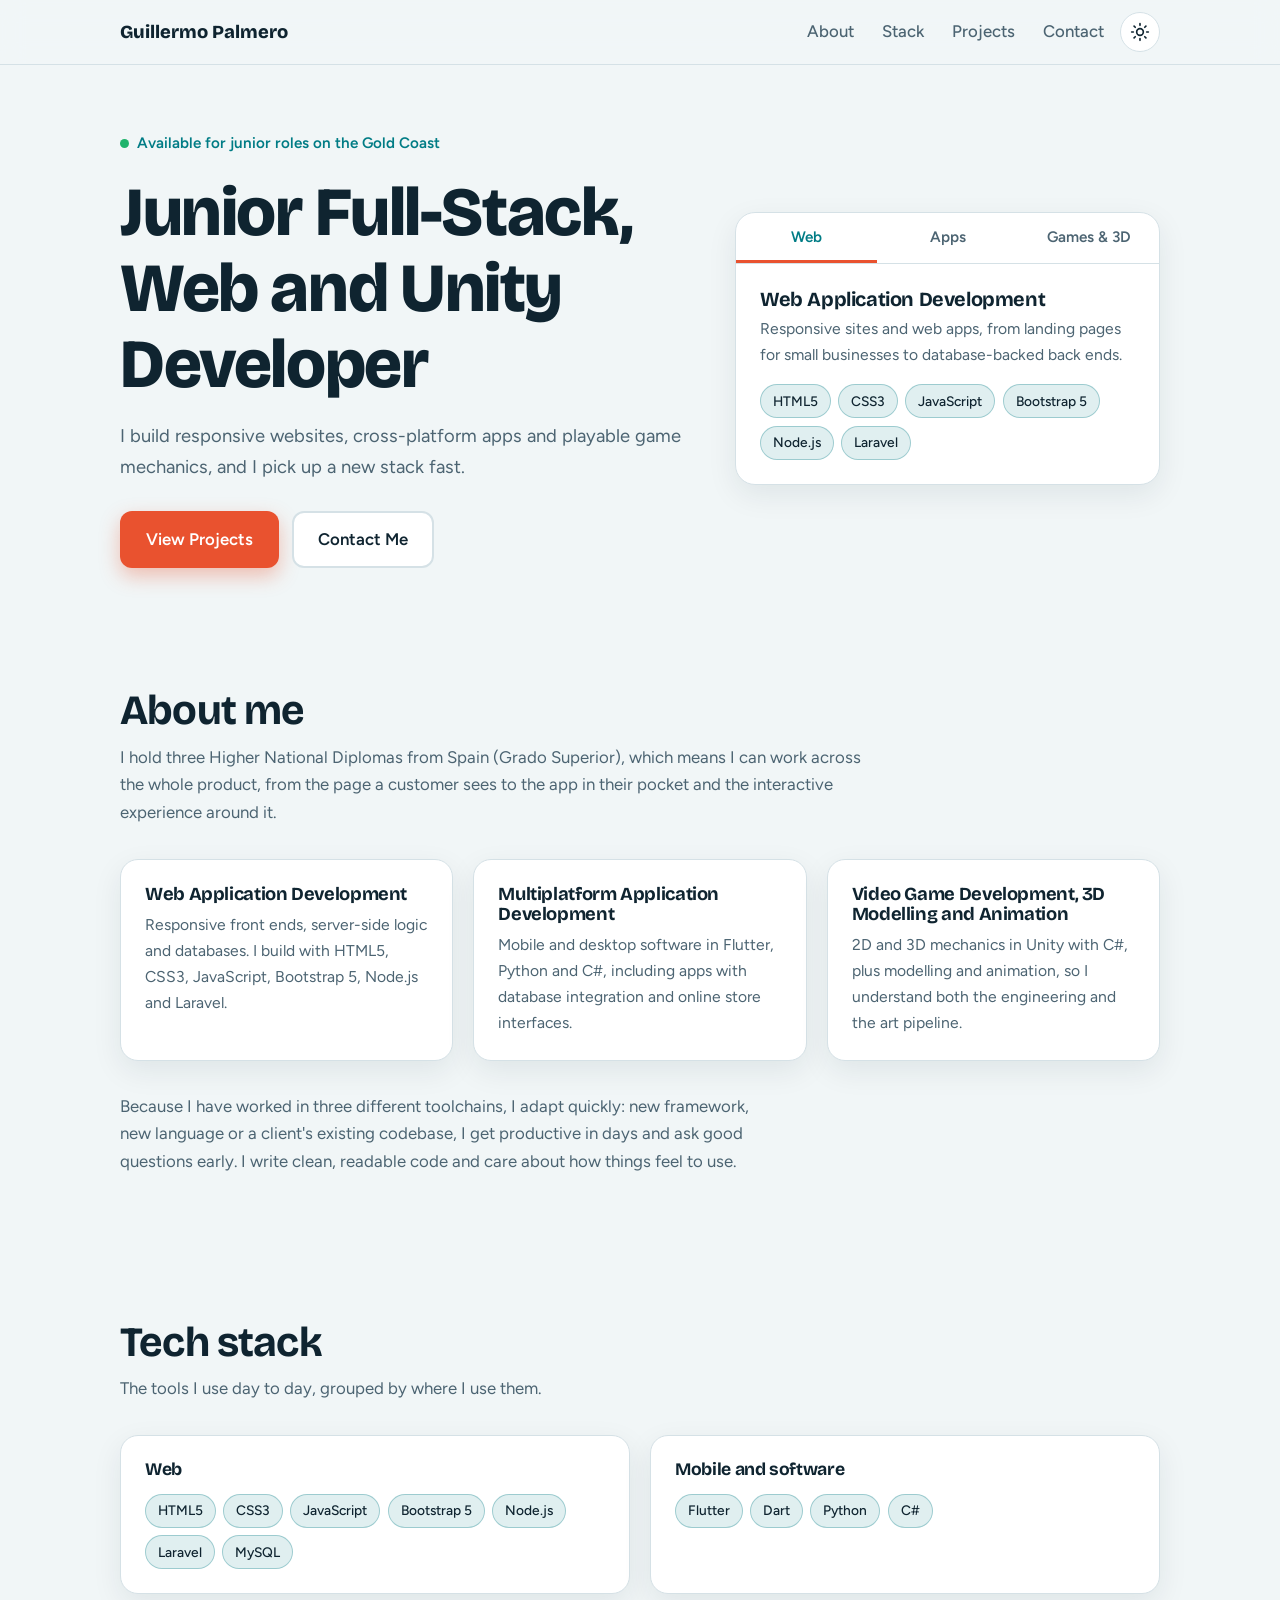
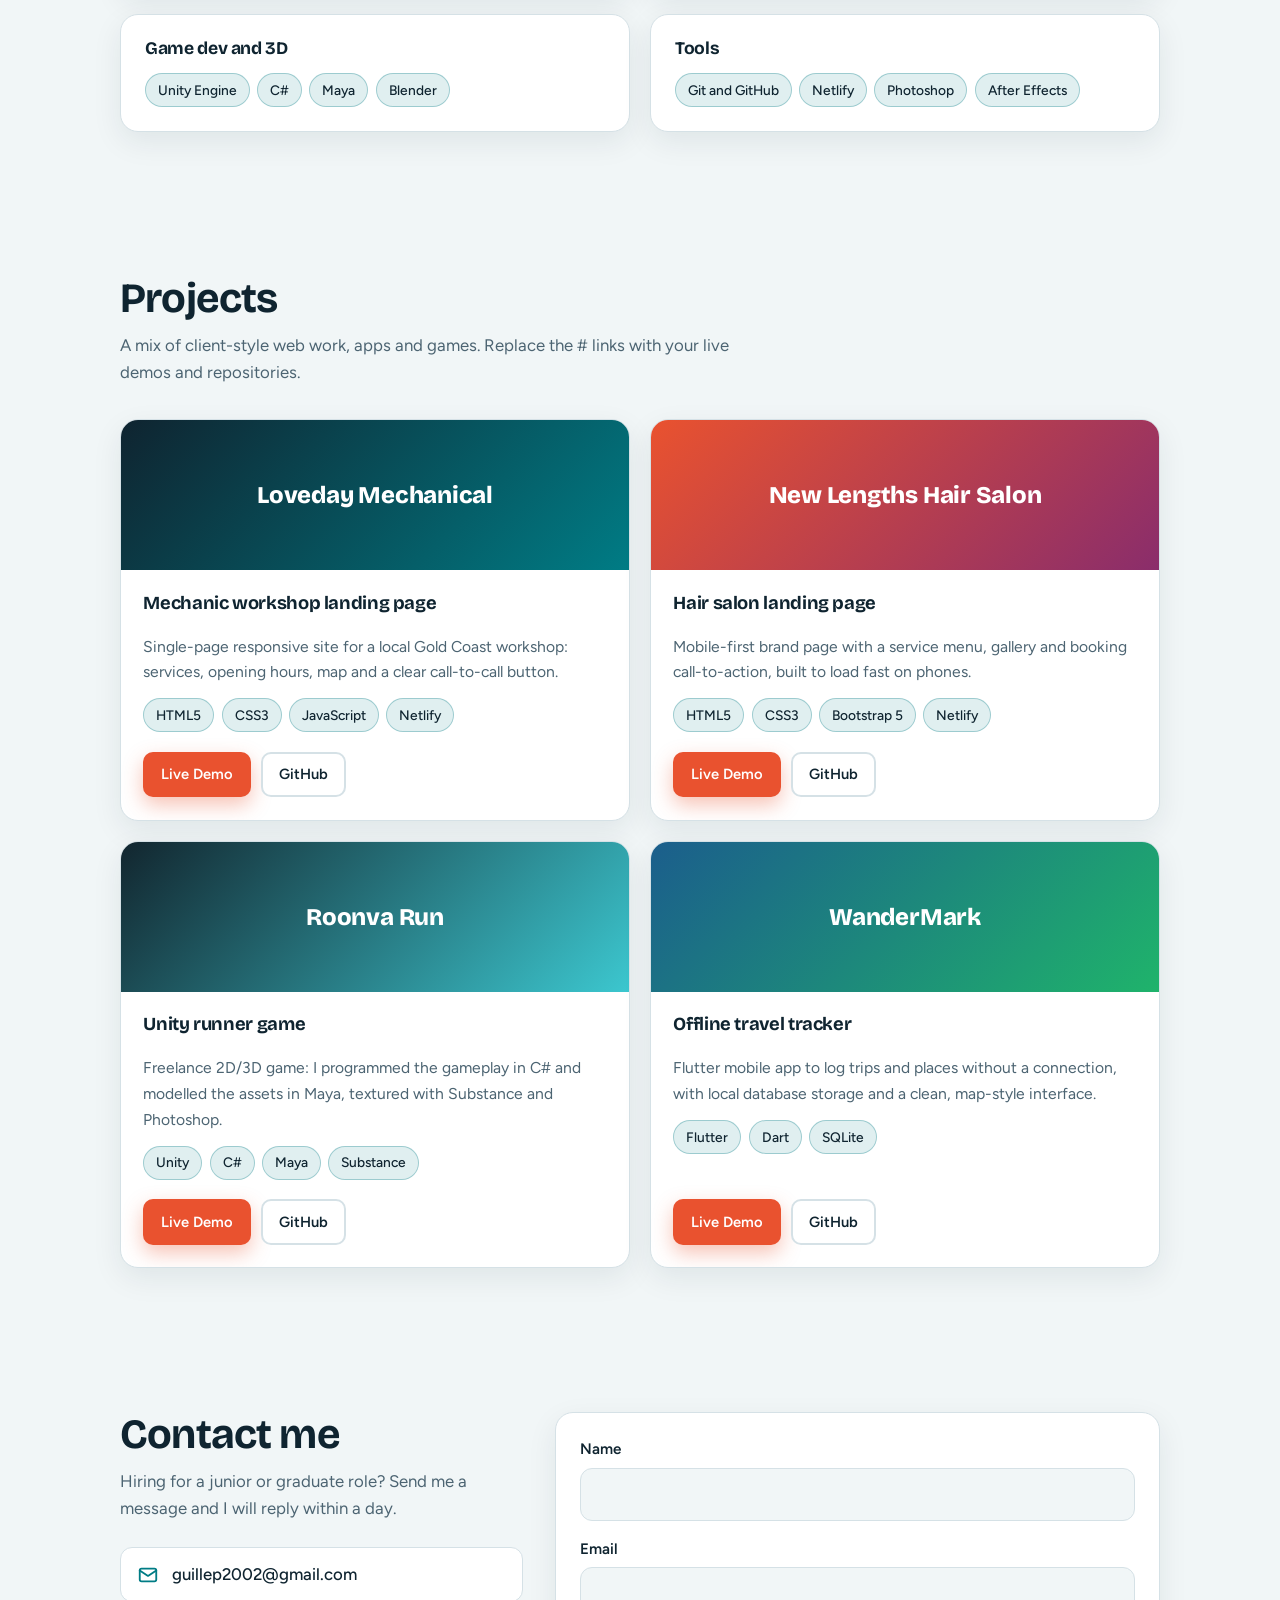
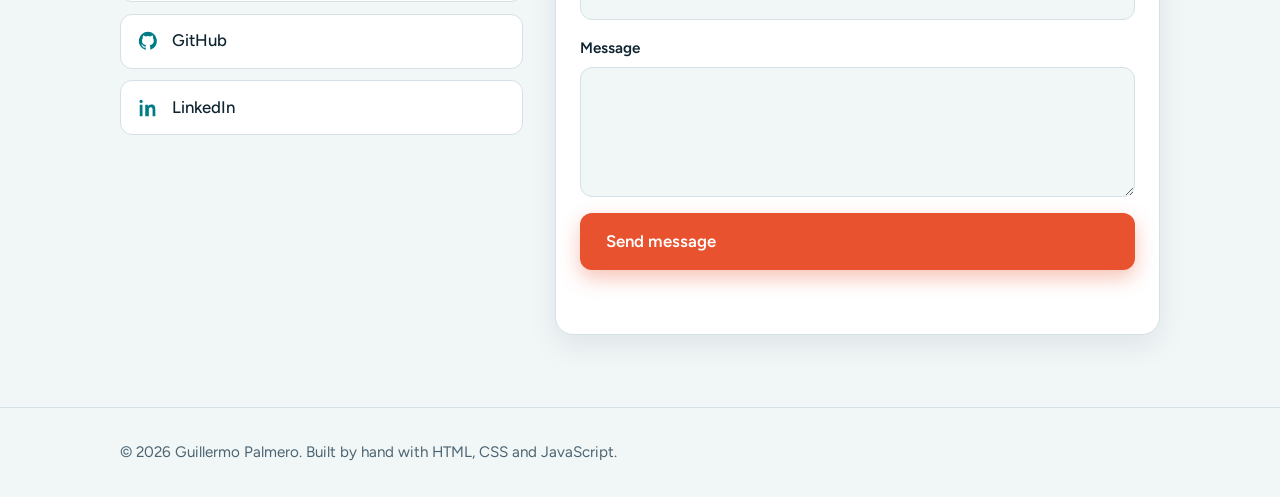
==== commit 6110412b: "final changes" ====
--- a/index.html
+++ b/index.html
@@ -1,499 +1,138 @@
 <!DOCTYPE html>
-<html lang="es">
+<html lang="en">
+<head>
+<meta charset="UTF-8">
+<meta name="viewport" content="width=device-width, initial-scale=1, viewport-fit=cover">
+<title>Guillermo Palmero – Junior Full-Stack, Web & Unity Developer</title>
+<meta name="description" content="Junior Full-Stack, Web and Unity developer with three Spanish higher degrees (Web, Multiplatform Apps, Game Dev & 3D). Based on the Gold Coast, open to agency roles.">
+<link rel="preconnect" href="https://fonts.googleapis.com">
+<link rel="preconnect" href="https://fonts.gstatic.com" crossorigin>
+<link href="https://fonts.googleapis.com/css2?family=Bricolage+Grotesque:wght@500;700;800&family=Figtree:wght@400;500;600&display=swap" rel="stylesheet">
+<link rel="stylesheet" href="css/styles.css">
+</head>
+<body>
+<header class="bar">
+  <div class="wrap">
+    <a class="logo" href="#top">Guillermo Palmero</a>
+    <nav aria-label="Main">
+      <a class="hide-s" href="#about">About</a>
+      <a class="hide-s" href="#stack">Stack</a>
+      <a href="#projects">Projects</a>
+      <a href="#contact">Contact</a>
+      <button class="icon-btn" id="theme" type="button" aria-label="Toggle light and dark mode">
+        <svg class="sun" viewBox="0 0 24 24" fill="none" stroke="currentColor" stroke-width="2" stroke-linecap="round"><circle cx="12" cy="12" r="4"/><path d="M12 2v2M12 20v2M4.9 4.9l1.4 1.4M17.7 17.7l1.4 1.4M2 12h2M20 12h2M4.9 19.1l1.4-1.4M17.7 6.3l1.4-1.4"/></svg>
+        <svg class="moon" viewBox="0 0 24 24" fill="none" stroke="currentColor" stroke-width="2" stroke-linecap="round" stroke-linejoin="round"><path d="M21 12.8A9 9 0 1 1 11.2 3a7 7 0 0 0 9.8 9.8z"/></svg>
+      </button>
+    </nav>
+  </div>
+</header>
 
-<head>
-    <meta charset="UTF-8">
-    <meta name="viewport" content="width=device-width, initial-scale=1.0">  
-    <title>Guillermo Palmero Fiz</title>
-    <link rel="stylesheet" href="css/styles.css">
-
-    <!-- booststrap5 -->
-
-    <link rel="stylesheet" href="css/bootstrap.min.css">
-
-    <link rel="stylesheet" href="https://cdn.jsdelivr.net/gh/devicons/devicon@latest/devicon.min.css">
-
-    <!-- font awesome -->
-
-    <link rel="stylesheet" href="https://cdnjs.cloudflare.com/ajax/libs/font-awesome/6.5.1/css/all.min.css" integrity="sha512-DTOQO9RWCH3ppGqcWaEA1BIZOC6xxalwEsw9c2QQeAIftl+Vegovlnee1c9QX4TctnWMn13TZye+giMm8e2LwA==" crossorigin="anonymous" referrerpolicy="no-referrer" />
-
-</head>
-
-<body>
-    
-
-    <nav class="navbar navbar-expand-lg fixed-top navbar-scroll shadow-0" style="background-color: #ffede7;">
-        <div class="container">
-          <a class="navbar-brand" href="#">Logo</a>
-          <button class="navbar-toggler ps-0" type="button" data-mdb-collapse-init data-mdb-target="#navbarExample01"
-            aria-controls="navbarExample01" aria-expanded="false" aria-label="Toggle navigation">
-            <span class="d-flex justify-content-start align-items-center">
-              <i class="fas fa-bars"></i>
-            </span>
-          </button>
-          <div class="collapse navbar-collapse" id="navbarExample01">
-            <ul class="navbar-nav me-auto mb-2 mb-lg-0">
-              <li class="nav-item active">
-                <a class="nav-link px-3" href="#!">Apartado</a>
-              </li>
-              <li class="nav-item">
-                <a class="nav-link px-3" href="#!">Apartado</a>
-              </li>
-              <li class="nav-item">
-                <a class="nav-link px-3" href="#!">Apartado</a>
-              </li>
-              <li class="nav-item active">
-                <a class="nav-link px-3" href="#!">Apartado</a>
-              </li>
-              <li class="nav-item">
-                <a class="nav-link px-3" href="#!">Apartado</a>
-              </li>
-            </ul>
-      
-            <ul class="navbar-nav flex-row">
-              <li class="nav-item">
-                <a class="nav-link pe-3" href="#!">
-                  <i class="fab fa-youtube"></i>
-                </a>
-              </li>
-              <li class="nav-item">
-                <a class="nav-link px-3" href="#!">
-                  <i class="fab fa-facebook-f"></i>
-                </a>
-              </li>
-              <li class="nav-item">
-                <a class="nav-link ps-3" href="#!">
-                  <i class="fab fa-instagram"></i>
-                </a>
-              </li>
-            </ul>
-          </div>
-        </div>
-      </nav>
-
-      <header>
-        <div class="overlay"></div>
-        <video playsinline="playsinline" autoplay="autoplay" muted="muted" loop="loop">
-          <source src="https://cdn.coverr.co/videos/coverr-cinematic-snowy-mountains-7615/720p.mp4" type="video/mp4">
-        </video>
-      
-        <!-- The header content -->
-        <div class="container h-100">
-          <div class="d-flex h-100 text-center align-items-center">
-            <div class="w-100 text-white">
-              <h1 class="display-3">Guillermo Palmero Fiz</h1>
-              <p class="lead mb-0">Full-Stack & videogame developer</p>
-            </div>
-          </div>
-        </div>
-      </header>
-      
-      <!-- proyects -->
-
-      <div class="container-fluid py-5">
-        <div class="row justify-content-center text-center">
-          <div class="col-md-8">
-            <h2 class="display-3 mb-4">About me</h2>
-            <hr class="custom-divider">
-          </div>
-        </div>
-      </div>
-
-      <!--
-      <div class="container mt-5">
-        <h2>Mis Habilidades en Programación</h2>
-        <p class="lead">Estos son los lenguajes que manejo, con mis favoritos destacados.</p>
-        <div class="row row-cols-1 row-cols-md-3 g-3">
-          <div class="col">
-            <div class="card shadow-sm h-100 favorite-card">
-              <div class="card-body text-center py-4">
-                <i class="bi bi-code-slash display-4 mb-2" style="color: rgb(26, 28, 148);"></i>
-                <h6 class="card-title fw-bold mb-0">Python <i class="fas fa-star text-warning ms-2"></i></h6>
-              </div>
-            </div>
-          </div>
-          <div class="col">
-            <div class="card shadow-sm h-100 favorite-card">
-              <div class="card-body text-center py-4">
-                <i class="bi bi-braces display-4 mb-2" style="color: rgb(26, 28, 148);"></i>
-                <h6 class="card-title fw-bold mb-0">JavaScript <i class="fas fa-star text-warning ms-2"></i></h6>
-              </div>
-            </div>
-          </div>
-          <div class="col">
-            <div class="card shadow-sm h-100">
-              <div class="card-body text-center py-4">
-                <i class="bi bi-file-earmark-code display-4 mb-2"></i>
-                <h6 class="card-title fw-bold mb-0">HTML</h6>
-              </div>
-            </div>
-          </div>
-          <div class="col">
-            <div class="card shadow-sm h-100">
-              <div class="card-body text-center py-4">
-                <i class="bi bi-brush display-4 mb-2"></i>
-                <h6 class="card-title fw-bold mb-0">CSS</h6>
-              </div>
-            </div>
-          </div>
-        </div>
-      </div>
-      -->
-      
-      <div class="container mb-5">
-        <div class="row">
-          <div class="col-6">
-            <h2 class="mb-3">Know me!</h2>
-            <p class="lead">I am a passionate developer with a strong inclination towards creating interactive and visual experiences.
-              I specialize in bringing code to life through video game development and building intuitive mobile applications with Flutter.
-              You can explore some of my projects in the corresponding section. I also enjoy sharing my learning journey in video game development, Flutter, and 3D modeling/animation with the community.
-              Feel free to connect with me on [Your LinkedIn] and [Your Instagram] where I share related content.
-              I am currently open to professional opportunities where I can contribute my skills, learn, and grow. 
-              If you have an interesting proposal that aligns with my experience, please don't hesitate to contact me!
-
-            </p>
-          </div>
-
-          <div class="col-6">
-            <h2 class="mb-3">My Skills</h2>
-            <div class="row row-cols-1 row-cols-md-3 g-3">
-              <div class="col">
-                <div class="card card-skills shadow-sm h-100 favorite-card animated-fill">
-                  <div class="card-body text-center py-4">
-                    <i class="fab fa-html5 display-4 mb-2" style="color: #E34F26;"></i> <h6 class="card-title fw-bold mb-0"><i class="fas fa-star text-warning ms-2"></i> HTML</h6>
-                  </div>
-                </div>
-              </div>
-
-              <div class="col">
-                <div class="card card-skills shadow-sm h-100 favorite-card animated-fill">
-                  <div class="card-body text-center py-4">
-                    <i class="fab fa-css3-alt display-4 mb-2" style="color: #1572B6;"></i><h6 class="card-title fw-bold mb-0"><i class="fas fa-star text-warning ms-2"></i> CSS</h6>
-                  </div>
-                </div>
-              </div>
-
-              <div class="col">
-                <div class="card card-skills shadow-sm h-100 favorite-card animated-fill">
-                  <div class="card-body text-center py-4">
-                    
-                    <i class="devicon-unity-plain display-4 mb-2"></i><h6 class="card-title fw-bold mb-0"><i class="fas fa-star text-warning ms-2"></i> Unity <small class="text-muted">(C#)</small></h6>
-                  </div>
-                </div>
-              </div>
-
-              <div class="col">
-                <div class="card card-skills shadow-sm h-100 favorite-card animated-fill">
-                  <div class="card-body text-center py-4">
-                    <i class="devicon-maya-plain colored display-4 mb-2"></i><h6 class="card-title fw-bold mb-0"><i class="fas fa-star text-warning ms-2"></i> 3D Maya</h6>
-                  </div>
-                </div>
-              </div>
-
-              <div class="col">
-                <div class="card card-skills shadow-sm h-100">
-                  <div class="card-body text-center py-4">
-                    <i class="devicon-javascript-plain colored display-4 mb-2"></i><h6 class="card-title fw-bold mb-0"> Javascript</h6>
-                  </div>
-                </div>
-              </div>
-              
-              <div class="col">
-                <div class="card card-skills shadow-sm h-100">
-                  <div class="card-body text-center py-4">
-                    <i class="devicon-mysql-plain-wordmark colored display-4 mb-2"></i><h6 class="card-title fw-bold mb-0"> MySQL</h6>
-                  </div>
-                </div>
-              </div>
-
-              <div class="col">
-                <div class="card card-skills shadow-sm h-100">
-                  <div class="card-body text-center py-4">
-                    <i class="devicon-mongodb-plain-wordmark colored display-4 mb-2"></i> 
-                    <h6 class="card-title fw-bold mb-0"> MongoDB</h6>
-                  </div>
-                </div>
-              </div>
-
-              <div class="col">
-                <div class="card card-skills shadow-sm h-100">
-                  <div class="card-body text-center py-4">
-                    <i class="devicon-unity-original colored display-4 mb-2"></i> 
-                    <h6 class="card-title fw-bold mb-0"> Excel <small class="text-muted">(VBA)</small></h6>
-                  </div>
-                </div>
-              </div>
-
-              <div class="col">
-                <div class="card card-skills shadow-sm h-100">
-                  <div class="card-body text-center py-4">
-                    <i class="devicon-python-plain colored display-4 mb-2"></i> 
-                    <h6 class="card-title fw-bold mb-0"> Python</h6>
-                  </div>
-                </div>
-              </div>
-
-              <div class="col">
-                <div class="card card-skills shadow-sm h-100">
-                  <div class="card-body text-center py-4">
-                    <i class="devicon-blender-original colored display-4 mb-2"></i> 
-                    <h6 class="card-title fw-bold mb-0"> Blender</h6>
-                  </div>
-                </div>
-              </div>
-
-              <div class="col">
-                <div class="card card-skills shadow-sm h-100">
-                  <div class="card-body text-center py-4">
-                    <i class="devicon-photoshop-plain colored display-4 mb-2"></i> 
-                    <h6 class="card-title fw-bold mb-0"> Photoshop</h6>
-                  </div>
-                </div>
-              </div>
-
-              <div class="col">
-                <div class="card card-skills shadow-sm h-100">
-                  <div class="card-body text-center py-4">
-                    <i class="devicon-aftereffects-plain colored display-4 mb-2"></i> 
-                    <h6 class="card-title fw-bold mb-0"> After Effects</h6>
-                  </div>
-                </div>
-              </div>
-
-            </div>
-          </div>
-        </div>
-      </div>
-      
-      <!-- proyectos -->
-
-      <div class="container mt-5">
-        <h2 class="myProyects-title">My Projects</h2><hr class="custom-divider mb-4">
-        <div id="projectsCarousel" class="carousel slide" data-bs-ride="carousel">
-          <div class="carousel-inner rounded">
-            <div class="carousel-item active bg-dark text-white">
-              <img src="images/RoonvaRun.png" class="d-block w-100 object-fit-cover" alt="Proyecto 1">
-              <div class="carousel-caption d-none d-md-block text-start p-4">
-                <div class="carousel-caption d-none d-md-block text-start p-4">
-                  <h5 class="mt-0">Roonva Run</h5>
-                  <div class="project-tags mb-3"> <span class="project-tag tag-unity">Unity Game</span>
-                    <span class="project-tag tag-freelancer">Freelancer</span>
-                  </div>
-                  <button type="button" class="btn btn-primary btn-sm" data-bs-toggle="modal" data-bs-target="#projectModal1">Ver Proyecto</button>
-                </div>
-              </div>
-            </div>
-            
-            <div class="carousel-item bg-dark text-white">
-              <img src="images/OtroJuego.png" class="d-block w-100 object-fit-cover" alt="Otro Juego">
-              <div class="carousel-caption d-none d-md-block text-start p-4">
-                <h5 class="mt-0">ArtStation</h5> 
-                <div class="project-tags mb-3">
-                  <span class="project-tag tag-unity">Maya 3D</span>
-                </div>
-                <a href="https://www.artstation.com/guilleeee"><button type="button" class="btn btn-primary btn-sm" data-bs-toggle="modal">Watch</button></a>
-              </div>
-            </div>
-
-            <div class="carousel-item bg-dark text-white">
-              <img src="images/OtroJuego.png" class="d-block w-100 object-fit-cover" alt="Otro Juego">
-              <div class="carousel-caption d-none d-md-block text-start p-4">
-                <h5 class="mt-0">Space Invaders Clone</h5> 
-                <div class="project-tags mb-3">
-                  <span class="project-tag tag-unity">Unity 2D</span> <span class="project-tag tag-csharp">C#</span>
-                </div>
-                <button type="button" class="btn btn-primary btn-sm" data-bs-toggle="modal" data-bs-target="#projectModal2"> Ver Proyecto</button>
-              </div>
-            </div>
-            
-          </div>
-          <button class="carousel-control-prev" type="button" data-bs-target="#projectsCarousel" data-bs-slide="prev">
-              <span class="carousel-control-prev-icon" aria-hidden="true"></span>
-              <span class="visually-hidden">Previous</span>
-          </button>
-          <button class="carousel-control-next" type="button" data-bs-target="#projectsCarousel" data-bs-slide="next">
-              <span class="carousel-control-next-icon" aria-hidden="true"></span>
-              <span class="visually-hidden">Next</span>
-          </button>
-          <div class="carousel-indicators">
-              <button type="button" data-bs-target="#projectsCarousel" data-bs-slide-to="0" class="active" aria-current="true" aria-label="Slide 1"></button>
-              <button type="button" data-bs-target="#projectsCarousel" data-bs-slide-to="1" aria-label="Slide 2"></button>
-              <button type="button" data-bs-target="#projectsCarousel" data-bs-slide-to="2" aria-label="Slide 3"></button>
-              </div>
-          </div>
-        </div>
-
-      <!-- hobbies  -->
-      <div class="container-fluid mt-4">
-        <div class="row hobbies-section">
-            <div class="col-md-3 hobby-item">
-                <span class="hobby-icon">🃏</span>
-                <p class="hobby-text-title">Magic</p>
-                <p class="hobby-text-description">Disfruto creando ilusiones y sorprendiendo a la gente.</p>
-            </div>
-            <div class="col-md-3 hobby-item">
-                <span class="hobby-icon">🥊</span>
-                <p class="hobby-text-title">Boxing</p>
-                <p class="hobby-text-description">Me ayuda a mantenerme en forma física y mentalmente.</p>
-            </div>
-            <div class="col-md-3 hobby-item">
-                <span class="hobby-icon">✈️</span>
-                <p class="hobby-text-title">Trips</p>
-                <p class="hobby-text-description">Explorar nuevos lugares y culturas es fascinante.</p>
-            </div>
-            <div class="col-md-3 hobby-item">
-                <span class="hobby-icon">🎮</span>
-                <p class="hobby-text-title">Videogames</p>
-                <p class="hobby-text-description">Me relaja y me permite vivir aventuras virtuales.</p>
-            </div>
-        </div>
-    </div>
-
-    <!--  footer -->
-    <footer class="text-center bg-body-tertiary">
-      <!-- Grid container -->
-      <div class="container pt-4">
-        <!-- Section: Social media -->
-        <section class="mb-4">
-          <!-- Facebook -->
-          <a
-            data-mdb-ripple-init
-            class="btn btn-link btn-floating btn-lg text-body m-1"
-            href="#!"
-            role="button"
-            data-mdb-ripple-color="dark"
-            ><i class="fab fa-facebook-f"></i
-          ></a>
-    
-          <!-- Twitter -->
-          <a
-            data-mdb-ripple-init
-            class="btn btn-link btn-floating btn-lg text-body m-1"
-            href="#!"
-            role="button"
-            data-mdb-ripple-color="dark"
-            ><i class="fab fa-twitter"></i
-          ></a>
-    
-          <!-- Google -->
-          <a
-            data-mdb-ripple-init
-            class="btn btn-link btn-floating btn-lg text-body m-1"
-            href="#!"
-            role="button"
-            data-mdb-ripple-color="dark"
-            ><i class="fab fa-google"></i
-          ></a>
-    
-          <!-- Instagram -->
-          <a
-            data-mdb-ripple-init
-            class="btn btn-link btn-floating btn-lg text-body m-1"
-            href="#!"
-            role="button"
-            data-mdb-ripple-color="dark"
-            ><i class="fab fa-instagram"></i
-          ></a>
-    
-          <!-- Linkedin -->
-          <a
-            data-mdb-ripple-init
-            class="btn btn-link btn-floating btn-lg text-body m-1"
-            href="#!"
-            role="button"
-            data-mdb-ripple-color="dark"
-            ><i class="fab fa-linkedin"></i
-          ></a>
-          <!-- Github -->
-          <a
-            data-mdb-ripple-init
-            class="btn btn-link btn-floating btn-lg text-body m-1"
-            href="#!"
-            role="button"
-            data-mdb-ripple-color="dark"
-            ><i class="fab fa-github"></i
-          ></a>
-        </section>
-        <!-- Section: Social media -->
-      </div>
-      <!-- Grid container -->
-    
-      <!-- Copyright -->
-      <div class="text-center p-3" style="background-color: rgba(0, 0, 0, 0.05);">
-        © 2025 Guillermo Palmero Fiz
-      </div>
-      <!-- Copyright -->
-    </footer>
-
-
-    <!-- Proyectos flotantes -->
-
-    <div class="modal fade" id="projectModal1" tabindex="-1" aria-labelledby="projectModal1Label" aria-hidden="true">
-      <div class="modal-dialog modal-lg modal-dialog-centered modal-dialog-scrollable">
-        <div class="modal-content">
-          <div class="modal-header">
-            <h5 class="modal-title" id="projectModal1Label">Roonva Run</h5>
-            <button type="button" class="btn-close" data-bs-dismiss="modal" aria-label="Close"></button>
-          </div>
-          <div class="modal-body">
-            <p></p>
-            <p><strong>Roles:</strong> 3D model, Programmer, .</p>
-            <p><strong>Características:</strong> Búsqueda avanzada, filtros por ubicación y servicios, sistema de reservas, perfil de usuario, integración con mapas.</p>
-            <h6>Tecnologías Utilizadas:</h6>
-            <span class="badge bg-primary me-1">Unity</span>
-            <span class="badge bg-primary me-1">Maya</span>
-            <span class="badge bg-primary me-1">Substance</span>
-            <span class="badge bg-primary me-1">Photoshop</span>
-            <hr>
-            <p>
-              <a href="URL_DEL_PROYECTO_EN_VIVO" target="_blank" class="btn btn-outline-primary me-2"><i class="fas fa-external-link-alt"></i> Ver en Vivo</a>
-              <a href="URL_DEL_REPOSITORIO_GITHUB" target="_blank" class="btn btn-outline-dark"><i class="fab fa-github"></i> Código Fuente</a>
-            </p>
-          </div>
-          <div class="modal-footer">
-            <button type="button" class="btn btn-secondary" data-bs-dismiss="modal">Cerrar</button>
-          </div>
-        </div>
+<main id="top">
+<section class="hero">
+  <div class="wrap">
+    <div class="rise">
+      <span class="badge"><span class="dot"></span>Available for junior roles on the Gold Coast</span>
+      <h1>Junior Full-Stack, Web and Unity Developer</h1>
+      <p class="sub">I build responsive websites, cross-platform apps and playable game mechanics, and I pick up a new stack fast.</p>
+      <div class="cta">
+        <a class="btn btn-primary" href="#projects">View Projects</a>
+        <a class="btn btn-ghost" href="#contact">Contact Me</a>
       </div>
     </div>
-    <div class="modal fade" id="projectModal2" tabindex="-1" aria-labelledby="projectModal2Label" aria-hidden="true">
-      <div class="modal-dialog modal-lg modal-dialog-centered modal-dialog-scrollable">
-        <div class="modal-content">
-          <div class="modal-header">
-            <h5 class="modal-title" id="projectModal2Label">Fantasy RPG Prototype</h5>
-            <button type="button" class="btn-close" data-bs-dismiss="modal" aria-label="Close"></button>
-          </div>
-          <div class="modal-body">
-            <p>Desarrollo de un prototipo de juego RPG de fantasía en 3D. Este proyecto se centró en la implementación de mecánicas de combate por turnos, sistema de inventario, navegación de personajes y un entorno interactivo.</p>
-            <p><strong>Tecnologías Clave:</strong> Desarrollo en **Unity 3D** utilizando scripts en **C#** para toda la lógica del juego. Se utilizó **Blender** para el modelado 3D de personajes y entornos, y **Photoshop** para las texturas.</p>
-            <p><strong>Características:</strong> Combate por turnos, sistema de habilidades y equipamiento, inteligencia artificial básica para enemigos, sistema de guardado/carga de partida.</p>
-            <h6>Tecnologías Utilizadas:</h6>
-            <span class="badge bg-success me-1">Unity 3D</span>
-            <span class="badge bg-info me-1">C#</span>
-            <span class="badge bg-secondary me-1">Blender</span>
-            <span class="badge bg-secondary">Photoshop</span>
-            <hr>
-            <p>
-                <a href="URL_DEL_VIDEO_DEMO_EN_YOUTUBE" target="_blank" class="btn btn-outline-primary me-2"><i class="fab fa-youtube"></i> Ver Demo</a>
-                <a href="URL_DEL_REPOSITORIO_GITHUB" target="_blank" class="btn btn-outline-dark"><i class="fab fa-github"></i> Código Fuente</a>
-            </p>
-          </div>
-          <div class="modal-footer">
-            <button type="button" class="btn btn-secondary" data-bs-dismiss="modal">Cerrar</button>
-          </div>
-        </div>
+    <div class="deck rise" style="animation-delay:.15s">
+      <div class="tabs" role="tablist" aria-label="My three degrees">
+        <button role="tab" aria-selected="true" data-i="0">Web</button>
+        <button role="tab" aria-selected="false" data-i="1">Apps</button>
+        <button role="tab" aria-selected="false" data-i="2">Games &amp; 3D</button>
+      </div>
+      <div class="panel" role="tabpanel" id="deck-panel" aria-live="polite"></div>
+    </div>
+  </div>
+</section>
+
+<section id="about">
+  <div class="wrap">
+    <h2>About me</h2>
+    <p class="lead story">I hold three Higher National Diplomas from Spain (Grado Superior), which means I can work across the whole product, from the page a customer sees to the app in their pocket and the interactive experience around it.</p>
+    <div class="about">
+      <div class="card"><h3>Web Application Development</h3><p>Responsive front ends, server-side logic and databases. I build with HTML5, CSS3, JavaScript, Bootstrap 5, Node.js and Laravel.</p></div>
+      <div class="card"><h3>Multiplatform Application Development</h3><p>Mobile and desktop software in Flutter, Python and C#, including apps with database integration and online store interfaces.</p></div>
+      <div class="card"><h3>Video Game Development, 3D Modelling and Animation</h3><p>2D and 3D mechanics in Unity with C#, plus modelling and animation, so I understand both the engineering and the art pipeline.</p></div>
+    </div>
+    <p class="lead" style="margin:2rem 0 0">Because I have worked in three different toolchains, I adapt quickly: new framework, new language or a client's existing codebase, I get productive in days and ask good questions early. I write clean, readable code and care about how things feel to use.</p>
+  </div>
+</section>
+
+<section id="stack">
+  <div class="wrap">
+    <h2>Tech stack</h2>
+    <p class="lead">The tools I use day to day, grouped by where I use them.</p>
+    <div class="stack">
+      <div class="card"><h3>Web</h3><ul class="chips"><li class="chip">HTML5</li><li class="chip">CSS3</li><li class="chip">JavaScript</li><li class="chip">Bootstrap 5</li><li class="chip">Node.js</li><li class="chip">Laravel</li><li class="chip">MySQL</li></ul></div>
+      <div class="card"><h3>Mobile and software</h3><ul class="chips"><li class="chip">Flutter</li><li class="chip">Dart</li><li class="chip">Python</li><li class="chip">C#</li></ul></div>
+      <div class="card"><h3>Game dev and 3D</h3><ul class="chips"><li class="chip">Unity Engine</li><li class="chip">C#</li><li class="chip">Maya</li><li class="chip">Blender</li></ul></div>
+      <div class="card"><h3>Tools</h3><ul class="chips"><li class="chip">Git and GitHub</li><li class="chip">Netlify</li><li class="chip">Photoshop</li><li class="chip">After Effects</li></ul></div>
+    </div>
+  </div>
+</section>
+
+<section id="projects">
+  <div class="wrap">
+    <h2>Projects</h2>
+    <p class="lead">A mix of client-style web work, apps and games. Replace the # links with your live demos and repositories.</p>
+    <div class="projects">
+      <article class="card proj">
+        <div class="thumb" style="background:linear-gradient(135deg,#0F2430,#007C85)">Loveday Mechanical</div>
+        <div class="body"><h3>Mechanic workshop landing page</h3><p>Single-page responsive site for a local Gold Coast workshop: services, opening hours, map and a clear call-to-call button.</p>
+        <ul class="chips"><li class="chip">HTML5</li><li class="chip">CSS3</li><li class="chip">JavaScript</li><li class="chip">Netlify</li></ul>
+        <div class="actions"><a class="btn btn-primary" href="#" target="_blank" rel="noopener">Live Demo</a><a class="btn btn-ghost" href="#" target="_blank" rel="noopener">GitHub</a></div></div>
+      </article>
+      <article class="card proj">
+        <div class="thumb" style="background:linear-gradient(135deg,#E9522F,#8A2D6B)">New Lengths Hair Salon</div>
+        <div class="body"><h3>Hair salon landing page</h3><p>Mobile-first brand page with a service menu, gallery and booking call-to-action, built to load fast on phones.</p>
+        <ul class="chips"><li class="chip">HTML5</li><li class="chip">CSS3</li><li class="chip">Bootstrap 5</li><li class="chip">Netlify</li></ul>
+        <div class="actions"><a class="btn btn-primary" href="#" target="_blank" rel="noopener">Live Demo</a><a class="btn btn-ghost" href="#" target="_blank" rel="noopener">GitHub</a></div></div>
+      </article>
+      <article class="card proj">
+        <div class="thumb" style="background:linear-gradient(135deg,#12262F,#3CC7CF)">Roonva Run</div>
+        <div class="body"><h3>Unity runner game</h3><p>Freelance 2D/3D game: I programmed the gameplay in C# and modelled the assets in Maya, textured with Substance and Photoshop.</p>
+        <ul class="chips"><li class="chip">Unity</li><li class="chip">C#</li><li class="chip">Maya</li><li class="chip">Substance</li></ul>
+        <div class="actions"><a class="btn btn-primary" href="#" target="_blank" rel="noopener">Live Demo</a><a class="btn btn-ghost" href="#" target="_blank" rel="noopener">GitHub</a></div></div>
+      </article>
+      <article class="card proj">
+        <div class="thumb" style="background:linear-gradient(135deg,#1B5E8C,#1FB36B)">WanderMark</div>
+        <div class="body"><h3>Offline travel tracker</h3><p>Flutter mobile app to log trips and places without a connection, with local database storage and a clean, map-style interface.</p>
+        <ul class="chips"><li class="chip">Flutter</li><li class="chip">Dart</li><li class="chip">SQLite</li></ul>
+        <div class="actions"><a class="btn btn-primary" href="#" target="_blank" rel="noopener">Live Demo</a><a class="btn btn-ghost" href="#" target="_blank" rel="noopener">GitHub</a></div></div>
+      </article>
+    </div>
+  </div>
+</section>
+
+<section id="contact">
+  <div class="wrap contact">
+    <div>
+      <h2>Contact me</h2>
+      <p class="lead" style="margin-bottom:0">Hiring for a junior or graduate role? Send me a message and I will reply within a day.</p>
+      <div class="links">
+        <a href="mailto:guillep2002@gmail.com"><svg viewBox="0 0 24 24" fill="none" stroke="currentColor" stroke-width="2" stroke-linecap="round" stroke-linejoin="round"><rect x="3" y="5" width="18" height="14" rx="2"/><path d="m3 7 9 6 9-6"/></svg>guillep2002@gmail.com</a>
+        <a href="https://github.com/" target="_blank" rel="noopener"><svg viewBox="0 0 24 24" fill="currentColor"><path d="M12 2a10 10 0 0 0-3.2 19.5c.5.1.7-.2.7-.5v-1.8c-2.8.6-3.4-1.2-3.4-1.2-.5-1.2-1.1-1.5-1.1-1.5-.9-.6.1-.6.1-.6 1 .1 1.5 1 1.5 1 .9 1.5 2.3 1.1 2.9.8.1-.6.3-1.1.6-1.3-2.2-.3-4.6-1.1-4.6-5 0-1.1.4-2 1-2.7-.1-.3-.4-1.3.1-2.7 0 0 .8-.3 2.8 1a9.6 9.6 0 0 1 5 0c1.9-1.3 2.8-1 2.8-1 .5 1.4.2 2.4.1 2.7.6.7 1 1.6 1 2.7 0 3.9-2.4 4.7-4.6 5 .4.3.7.9.7 1.8v2.7c0 .3.2.6.7.5A10 10 0 0 0 12 2z"/></svg>GitHub</a>
+        <a href="https://www.linkedin.com/" target="_blank" rel="noopener"><svg viewBox="0 0 24 24" fill="currentColor"><path d="M4.5 3A1.8 1.8 0 1 0 4.5 6.6 1.8 1.8 0 0 0 4.5 3zM3 8.5h3V21H3zM9 8.5h2.9v1.7c.5-.9 1.7-2 3.7-2 3.4 0 4.4 2.2 4.4 5.3V21h-3v-6.6c0-1.6-.1-3.3-2-3.3s-2.1 1.5-2.1 3.2V21H9z"/></svg>LinkedIn</a>
       </div>
     </div>
+    <form id="form" class="card" novalidate>
+      <label>Name<input id="n" name="name" autocomplete="name" required></label>
+      <label>Email<input id="e" name="email" type="email" autocomplete="email" required></label>
+      <label>Message<textarea id="m" name="message" required></textarea></label>
+      <button class="btn btn-primary" type="submit">Send message</button>
+      <p id="status" role="status"></p>
+    </form>
+  </div>
+</section>
+</main>
 
-    <!-- js -->
-    <script src="js/bootstrap.bundle.min.js"></script>
-    
-    <!-- parallax -->
+<footer><div class="wrap">© 2026 Guillermo Palmero. Built by hand with HTML, CSS and JavaScript.</div></footer>
 
-    <script src="js/javascript.js"></script>
-
+<script src="js/javascript.js"></script>
 </body>
-
-
-
-</html>+</html>
--- a/css/styles.css
+++ b/css/styles.css
@@ -1,436 +1,85 @@
-.navbar-brand {
-  letter-spacing: 3px;
-  color: #c24244;
-}
-
-.navbar-brand:hover {
-	color: #c24244;
-}
-
-.navbar-scroll .nav-link,
-.navbar-scroll .fa-bars {
-  color: #7f4722;
-}
-
-.navbar-scrolled .nav-link,
-.navbar-scrolled .fa-bars {
-  color: #7f4722;
-}
-
-.navbar-scrolled {
-  background-color: #ffede7;
-}
-
-header {
-  position: relative;
-  background-color: black;
-  height: 75vh;
-  min-height: 25rem;
-  width: 100%;
-  overflow: hidden;
-}
-
-header video {
-  position: absolute;
-  top: 50%;
-  left: 50%;
-  min-width: 100%;
-  min-height: 100%;
-  width: auto;
-  height: auto;
-  z-index: 0;
-  -ms-transform: translateX(-50%) translateY(-50%);
-  -moz-transform: translateX(-50%) translateY(-50%);
-  -webkit-transform: translateX(-50%) translateY(-50%);
-  transform: translateX(-50%) translateY(-50%);
-}
-
-header .container {
-  position: relative;
-  z-index: 2;
-}
-
-header .overlay {
-  position: absolute;
-  top: 0;
-  left: 0;
-  height: 100%;
-  width: 100%;
-  background-color: black;
-  opacity: 0.5;
-  z-index: 1;
-}
-
-
-@media (pointer: coarse) and (hover: none) {
-  header {
-    background: url('https://source.unsplash.com/XT5OInaElMw/1600x900') black no-repeat center center scroll;
-  }
-
-  header video {
-    display: none;
-  }
-}
-
-.hobbies-section {
-  display: flex; 
-  justify-content: space-around;
-  align-items: center; 
-  padding: 40px 20px;
-  background-color: #f8f9fa; 
-}
-
-.hobby-item {
-  text-align: center;
-}
-
-.hobby-icon {
-  font-size: 3em; 
-  margin-bottom: 10px;
-  color: #343a40; 
-}
-
-.hobby-text-title {
-  font-weight: bold;
-  margin-bottom: 5px;
-  color: #343a40;
-}
-
-.hobby-text-description {
-  font-size: 0.9em;
-  color: #6c757d;
-}
-
-.custom-divider{
-  border: none; 
-  background-color: rgb(26, 28, 148); 
-  height: 8px !important;  
-  width: 50px; 
-  border-radius: 4px;
-  margin: 10px auto;
-  opacity: 1;
-}
-
-.animated-fill {
-  background-color: transparent;
-  color: inherit;
-  transition: background-color 1s ease-in-out; 
-}
-
-.animated-fill.filled {
-  background-color: rgba(26, 28, 148, 1);
-  color: white;
-}
-
-.card-skills {
-  transition: transform 0.2s ease-in-out, box-shadow 0.2s ease-in-out;
-}
-
-.card-skills:hover {
-  transform: translateY(-5px);
-  box-shadow: 0 8px 16px rgba(0, 0, 0, 0.25);
-}
-
-/* ==================================== */
-/* === SECCIÓN MY PROJECTS (CARRUSEL) === */
-/* ==================================== */
-
-.myProyects-title { 
-    font-size: 3rem;
-    font-weight: 700;
-    color: #333;
-    text-align: center;
-    margin-top: 3rem;
-    position: relative;
-    padding-bottom: 10px;
-}
-
-#projectsCarousel {
-    box-shadow: 0 10px 30px rgba(0, 0, 0, 0.15);
-    border-radius: 15px !important; 
-    overflow: hidden; 
-    margin-bottom: 4rem; 
-}
-
-#projectsCarousel .carousel-item img {
-    aspect-ratio: 16 / 9;
-    height: auto;
-    object-fit: cover;
-    transition: transform 0.5s ease;
-}
-
-#projectsCarousel .carousel-item:hover img {
-    transform: scale(1.03);
-}
-
-#projectsCarousel .carousel-caption {
-    background: linear-gradient(to top, rgba(0, 0, 0, 0.85) 0%, rgba(0, 0, 0, 0.5) 50%, rgba(0, 0, 0, 0) 100%);
-    left: 0;
-    right: 0; 
-    bottom: 0; 
-    padding: 2rem 2.5rem; 
-    text-align: left;
-    transition: all 0.3s ease-in-out;
-}
-
-@media (max-width: 767.98px) {
-    #projectsCarousel .carousel-caption {
-        position: relative;
-        background: #343a40;
-        color: white;
-        padding: 1rem;
-        border-radius: 0 0 15px 15px; 
-        opacity: 1;
-    }
-    #projectsCarousel .carousel-item img {
-        height: 250px;
-    }
-    #projectsCarousel .carousel-caption .d-md-block {
-        display: block !important; 
-    }
-}
-
-#projectsCarousel .carousel-caption small {
-    display: block; 
-    font-size: 0.9em;
-    font-weight: 600; 
-    color: rgba(255, 255, 255, 0.7);
-    margin-bottom: 0.5rem;
-    letter-spacing: 0.05em;
-}
-
-#projectsCarousel .carousel-caption h5 {
-    font-size: 2rem;
-    font-weight: 700; 
-    color: white;
-    margin-bottom: 0.5rem;
-    text-shadow: 1px 1px 4px rgba(0, 0, 0, 0.8);
-}
-
-#projectsCarousel .carousel-caption p {
-    font-size: 1.1rem;
-    color: rgba(255, 255, 255, 0.9);
-    line-height: 1.5;
-    margin-bottom: 1.5rem;
-    text-shadow: 1px 1px 3px rgba(0, 0, 0, 0.7);
-}
-
-#projectsCarousel .carousel-caption .btn-primary {
-    background-color: #007bff;
-    border-color: #007bff;
-    padding: 0.75rem 1.5rem;
-    font-size: 1rem;
-    font-weight: 600;
-    border-radius: 50px;
-    transition: background-color 0.3s ease, transform 0.2s ease;
-}
-
-#projectsCarousel .carousel-caption .btn-primary:hover {
-    background-color: #0056b3;
-    border-color: #0056b3;
-    transform: translateY(-2px);
-}
-#projectsCarousel .carousel-control-prev,
-#projectsCarousel .carousel-control-next {
-    width: 8%;
-    opacity: 0.7;
-    transition: opacity 0.3s ease, background-color 0.3s ease;
-    display: flex;
-    align-items: center;
-    justify-content: center;
-    padding: 0;
-}
-
-#projectsCarousel .carousel-control-prev:hover,
-#projectsCarousel .carousel-control-next:hover {
-    opacity: 1;
-    background-color: rgba(0, 0, 0, 0.2);
-}
-
-#projectsCarousel .carousel-control-prev-icon,
-#projectsCarousel .carousel-control-next-icon {
-    width: 3rem;
-    height: 3rem;
-    background-size: 100%, 100%;
-}
-
-#projectsCarousel .carousel-caption {
-    position: absolute;
-    z-index: 2;
-}
-
-#projectsCarousel .carousel-caption .btn {
-    position: relative; 
-    z-index: 3; 
-}
-
-#projectsCarousel .carousel-indicators [data-bs-target] {
-    width: 12px;
-    height: 12px;
-    border-radius: 50%; 
-    background-color: rgba(255, 255, 255, 0.5); 
-    border: none; 
-    margin: 0 5px; 
-    transition: background-color 0.3s ease, transform 0.2s ease;
-}
-
-#projectsCarousel .carousel-indicators .active {
-    background-color: #007bff; 
-    transform: scale(1.2); 
-}
-
-.project-tags .project-tag {
-    display: inline-block; 
-    padding: 0.3em 0.8em;
-    margin-right: 0.5em;
-    border-radius: 5px;
-    font-size: 0.9em;
-    font-weight: 500;
-    color: white;
-    text-shadow: 1px 1px 2px rgba(0, 0, 0, 0.5);
-}
-
-.project-tags .tag-unity {
-    background-color: #6C6C6C; 
-}
-
-.project-tags .tag-freelancer {
-    background-color: #FFA500; 
-}
-
-/* =============================== */
-/* === ESTILOS PARA LA MODAL === */
-/* =============================== */
-
-.modal-backdrop.fade.show {
-    opacity: 0.8 !important; 
-    background-color: rgba(0, 0, 0, 0.9);
-}
-
-.modal-content {
-    border-radius: 15px;
-    overflow: hidden;
-    box-shadow: 0 15px 40px rgba(0, 0, 0, 0.3);
-    border: none; 
-    background-color: #fff;
-    color: #333; 
-}
-
-.modal-header {
-    background-color: #007bff; 
-    color: white; 
-    border-bottom: 1px solid rgba(255, 255, 255, 0.2); 
-    padding: 1.5rem 2rem; 
-    border-top-left-radius: 15px; 
-    border-top-right-radius: 15px;
-}
-
-.modal-header .modal-title {
-    font-size: 1.8rem; 
-    font-weight: 700; 
-}
-
-.modal-header .btn-close {
-    color: white; 
-    opacity: 0.8; 
-    transition: opacity 0.2s ease;
-    filter: invert(1) grayscale(1) brightness(2); 
-    background: transparent url("data:image/svg+xml,%3csvg xmlns='http://www.w3.org/2000/svg' viewBox='0 0 16 16' fill='%23fff'%3e%3cpath d='M.293.293a1 1 0 0 1 1.414 0L8 6.586 14.293.293a1 1 0 1 1 1.414 1.414L9.414 8l6.293 6.293a1 1 0 0 1-1.414 1.414L8 9.414l-6.293 6.293a1 1 0 0 1-1.414-1.414L6.586 8 .293 1.707a1 1 0 0 1 0-1.414z'/%3e%3c/svg%3e") center/1em auto no-repeat;
-}
-
-.modal-header .btn-close:hover {
-    opacity: 1;
-}
-
-.modal-body {
-    padding: 2rem 2.5rem; 
-    line-height: 1.6;
-    font-size: 1.05rem;
-}
-
-.modal-body h6 {
-    font-size: 1.2rem;
-    font-weight: 600;
-    margin-top: 1.5rem;
-    margin-bottom: 0.8rem;
-    color: #555; 
-}
-
-.modal-body p strong {
-    color: #444; 
-}
-
-.modal-body img {
-    border-radius: 8px; 
-    margin-bottom: 1.5rem; 
-    box-shadow: 0 5px 15px rgba(0, 0, 0, 0.1); 
-}
-
-.modal-body hr {
-    margin-top: 2rem;
-    margin-bottom: 2rem;
-    border-color: #eee; 
-}
-
-.modal-body .badge {
-    padding: 0.6em 1em; 
-    margin-right: 0.5rem;
-    margin-bottom: 0.5rem; 
-    border-radius: 50px; 
-    font-weight: 600;
-    font-size: 0.9em;
-    text-transform: uppercase;
-}
-
-.modal-body .badge.bg-primary { background-color: #007bff !important; }
-.modal-body .badge.bg-success { background-color: #28a745 !important; }
-.modal-body .badge.bg-info { background-color: #17a2b8 !important; }
-.modal-body .badge.bg-secondary { background-color: #6c757d !important; }
-
-
-.modal-footer {
-    border-top: 1px solid #eee; 
-    padding: 1.5rem 2rem; 
-    background-color: #f8f9fa;
-    border-bottom-left-radius: 15px; 
-    border-bottom-right-radius: 15px;
-}
-
-.modal-footer .btn {
-    padding: 0.75rem 1.5rem;
-    font-size: 1rem;
-    font-weight: 600;
-    border-radius: 50px;
-    transition: all 0.3s ease;
-}
-
-.modal-footer .btn-outline-primary {
-    color: #007bff;
-    border-color: #007bff;
-}
-.modal-footer .btn-outline-primary:hover {
-    background-color: #007bff;
-    color: white;
-}
-
-.modal-footer .btn-outline-dark {
-    color: #343a40;
-    border-color: #343a40;
-}
-.modal-footer .btn-outline-dark:hover {
-    background-color: #343a40;
-    color: white;
-}
-
-.modal-footer .btn-secondary {
-    background-color: #6c757d;
-    border-color: #6c757d;
-}
-.modal-footer .btn-secondary:hover {
-    background-color: #5a6268;
-    border-color: #545b62;
-}
-
-.modal-footer .btn i {
-    margin-right: 0.5rem;
-}+:root{--bg:#F1F6F7;--surface:#FFFFFF;--ink:#0F2430;--muted:#4C6472;--line:#D5E1E6;--teal:#007C85;--teal-ink:#FFFFFF;--coral:#E9522F;--shadow:0 10px 30px rgba(15,36,48,.08);color-scheme:light}
+@media (prefers-color-scheme:dark){:root:not([data-theme="light"]){--bg:#0C1A22;--surface:#12262F;--ink:#E8F1F3;--muted:#9AB2BC;--line:#22404C;--teal:#3CC7CF;--teal-ink:#06161C;--coral:#FF7A59;--shadow:0 10px 30px rgba(0,0,0,.35);color-scheme:dark}}
+:root[data-theme="dark"]{--bg:#0C1A22;--surface:#12262F;--ink:#E8F1F3;--muted:#9AB2BC;--line:#22404C;--teal:#3CC7CF;--teal-ink:#06161C;--coral:#FF7A59;--shadow:0 10px 30px rgba(0,0,0,.35);color-scheme:dark}
+*{box-sizing:border-box}
+html{scroll-behavior:smooth;scroll-padding-top:calc(76px + env(safe-area-inset-top,0px))}
+:root{padding-top:env(safe-area-inset-top,0px);padding-bottom:env(safe-area-inset-bottom,0px)}
+body{margin:0;background:var(--bg);color:var(--ink);font:400 1.05rem/1.65 'Figtree',system-ui,sans-serif;transition:background .3s,color .3s}
+body::before{content:"";position:fixed;inset:0 0 auto;height:env(safe-area-inset-top,0px);background:var(--bg);z-index:10}
+h1,h2,h3{font-family:'Bricolage Grotesque','Figtree',sans-serif;line-height:1.1;margin:0;letter-spacing:-.02em}
+a{color:inherit}
+:focus-visible{outline:3px solid var(--coral);outline-offset:3px;border-radius:6px}
+.wrap{max-width:1080px;margin:0 auto;padding:0 1.25rem}
+section{padding:4.5rem 0}
+h2{font-size:clamp(1.9rem,4vw,2.6rem);margin-bottom:.6rem}
+.lead{color:var(--muted);max-width:60ch;margin:0 0 2rem}
+header.bar{position:sticky;top:env(safe-area-inset-top,0px);z-index:11;background:color-mix(in srgb,var(--bg) 88%,transparent);backdrop-filter:blur(12px);border-bottom:1px solid var(--line)}
+.bar .wrap{display:flex;align-items:center;justify-content:space-between;height:64px;gap:1rem}
+.logo{font:800 1.15rem 'Bricolage Grotesque',sans-serif;text-decoration:none}
+nav{display:flex;gap:.25rem;align-items:center}
+nav a{padding:.45rem .75rem;border-radius:8px;text-decoration:none;color:var(--muted);font-weight:500;transition:color .2s,background .2s}
+nav a:hover{color:var(--ink);background:var(--surface)}
+.icon-btn{width:40px;height:40px;border-radius:50%;border:1px solid var(--line);background:var(--surface);color:var(--ink);cursor:pointer;display:grid;place-items:center;transition:transform .2s,border-color .2s}
+.icon-btn:hover{transform:rotate(15deg);border-color:var(--teal)}
+.icon-btn svg{width:20px;height:20px}
+.moon{display:none}[data-theme="dark"] .moon{display:block}[data-theme="dark"] .sun{display:none}
+@media (prefers-color-scheme:dark){:root:not([data-theme="light"]) .moon{display:block}:root:not([data-theme="light"]) .sun{display:none}}
+@media (max-width:640px){nav a.hide-s{display:none}}
+.btn{display:inline-flex;align-items:center;gap:.5rem;padding:.8rem 1.5rem;border-radius:12px;font-weight:600;text-decoration:none;border:2px solid transparent;cursor:pointer;font:inherit;font-weight:600;transition:transform .2s,box-shadow .2s,background .2s}
+.btn:hover{transform:translateY(-3px)}
+.btn-primary{background:var(--coral);color:#fff;box-shadow:0 8px 20px color-mix(in srgb,var(--coral) 35%,transparent)}
+.btn-primary:hover{box-shadow:0 12px 26px color-mix(in srgb,var(--coral) 45%,transparent)}
+.btn-ghost{border-color:var(--line);background:var(--surface);color:var(--ink)}
+.btn-ghost:hover{border-color:var(--teal)}
+.hero{padding:4rem 0 3rem}
+.hero .wrap{display:grid;gap:2.5rem;align-items:center}
+@media (min-width:880px){.hero .wrap{grid-template-columns:1.15fr .85fr}}
+.hero h1{font-size:clamp(2.4rem,6.5vw,4.3rem);font-weight:800}
+.hero p.sub{font-size:1.15rem;color:var(--muted);max-width:48ch;margin:1.2rem 0 1.8rem}
+.cta{display:flex;flex-wrap:wrap;gap:.8rem}
+.badge{display:inline-flex;align-items:center;gap:.5rem;font-weight:600;font-size:.95rem;margin-bottom:1.2rem;color:var(--teal)}
+.dot{width:9px;height:9px;border-radius:50%;background:#1FB36B;box-shadow:0 0 0 0 rgba(31,179,107,.6);animation:pulse 2s infinite}
+@keyframes pulse{70%{box-shadow:0 0 0 9px rgba(31,179,107,0)}100%{box-shadow:0 0 0 0 rgba(31,179,107,0)}}
+.rise{animation:rise .8s cubic-bezier(.2,.7,.2,1) both}
+@keyframes rise{from{opacity:0;transform:translateY(24px)}}
+.deck{background:var(--surface);border:1px solid var(--line);border-radius:20px;box-shadow:var(--shadow);overflow:hidden}
+.tabs{display:flex;border-bottom:1px solid var(--line)}
+.tabs button{flex:1;padding:.9rem .5rem;background:none;border:0;border-bottom:3px solid transparent;color:var(--muted);font:600 .95rem 'Figtree',sans-serif;cursor:pointer;transition:color .2s,background .2s}
+.tabs button:hover{color:var(--ink);background:color-mix(in srgb,var(--teal) 7%,transparent)}
+.tabs button[aria-selected="true"]{color:var(--teal);border-bottom-color:var(--coral)}
+.panel{padding:1.5rem;min-height:215px}
+.panel h3{font-size:1.25rem;margin-bottom:.4rem}
+.panel p{margin:0 0 1rem;color:var(--muted);font-size:.98rem}
+.chips{display:flex;flex-wrap:wrap;gap:.45rem;margin:0;padding:0;list-style:none}
+.chip{padding:.3rem .75rem;border-radius:999px;background:color-mix(in srgb,var(--teal) 12%,transparent);color:var(--ink);font-size:.86rem;font-weight:500;border:1px solid color-mix(in srgb,var(--teal) 30%,transparent)}
+.about{display:grid;gap:1.25rem}
+@media (min-width:880px){.about{grid-template-columns:repeat(3,1fr)}}
+.card{background:var(--surface);border:1px solid var(--line);border-radius:18px;padding:1.5rem;box-shadow:var(--shadow);transition:transform .25s,border-color .25s}
+.card:hover{transform:translateY(-5px);border-color:var(--teal)}
+.card h3{font-size:1.15rem;margin-bottom:.5rem}
+.card p{margin:0;color:var(--muted);font-size:.98rem}
+.story{max-width:68ch;margin-bottom:2rem}
+.stack{display:grid;gap:1.25rem}
+@media (min-width:700px){.stack{grid-template-columns:1fr 1fr}}
+.stack h3{font-size:1.1rem;margin-bottom:.9rem}
+.projects{display:grid;gap:1.25rem}
+@media (min-width:700px){.projects{grid-template-columns:1fr 1fr}}
+.proj{display:flex;flex-direction:column;padding:0;overflow:hidden}
+.thumb{height:150px;display:grid;place-items:center;font:800 1.5rem 'Bricolage Grotesque',sans-serif;color:#fff;letter-spacing:-.01em;padding:1rem;text-align:center}
+.proj .body{padding:1.4rem;display:flex;flex-direction:column;gap:.8rem;flex:1}
+.proj .actions{display:flex;gap:.6rem;margin-top:auto;padding-top:.4rem}
+.proj .btn{padding:.55rem 1rem;font-size:.92rem;border-radius:10px}
+.contact{display:grid;gap:2rem}
+@media (min-width:880px){.contact{grid-template-columns:.8fr 1.2fr}}
+.links{display:grid;gap:.7rem;margin-top:1.5rem}
+.links a{display:flex;align-items:center;gap:.8rem;padding:.8rem 1rem;border-radius:12px;border:1px solid var(--line);background:var(--surface);text-decoration:none;font-weight:500;transition:transform .2s,border-color .2s}
+.links a:hover{transform:translateX(5px);border-color:var(--teal)}
+.links svg{width:22px;height:22px;color:var(--teal);flex:none}
+form{display:grid;gap:1rem}
+label{display:grid;gap:.35rem;font-weight:600;font-size:.95rem}
+input,textarea{font:inherit;padding:.8rem 1rem;border-radius:12px;border:1px solid var(--line);background:var(--bg);color:var(--ink);transition:border-color .2s,box-shadow .2s}
+input:focus,textarea:focus{outline:none;border-color:var(--teal);box-shadow:0 0 0 3px color-mix(in srgb,var(--teal) 25%,transparent)}
+textarea{min-height:130px;resize:vertical}
+#status{min-height:1.5rem;margin:0;color:var(--teal);font-weight:500}
+footer{border-top:1px solid var(--line);padding:2rem 0;color:var(--muted);font-size:.95rem}
+@media (prefers-reduced-motion:reduce){*{animation:none!important;transition:none!important;scroll-behavior:auto!important}}
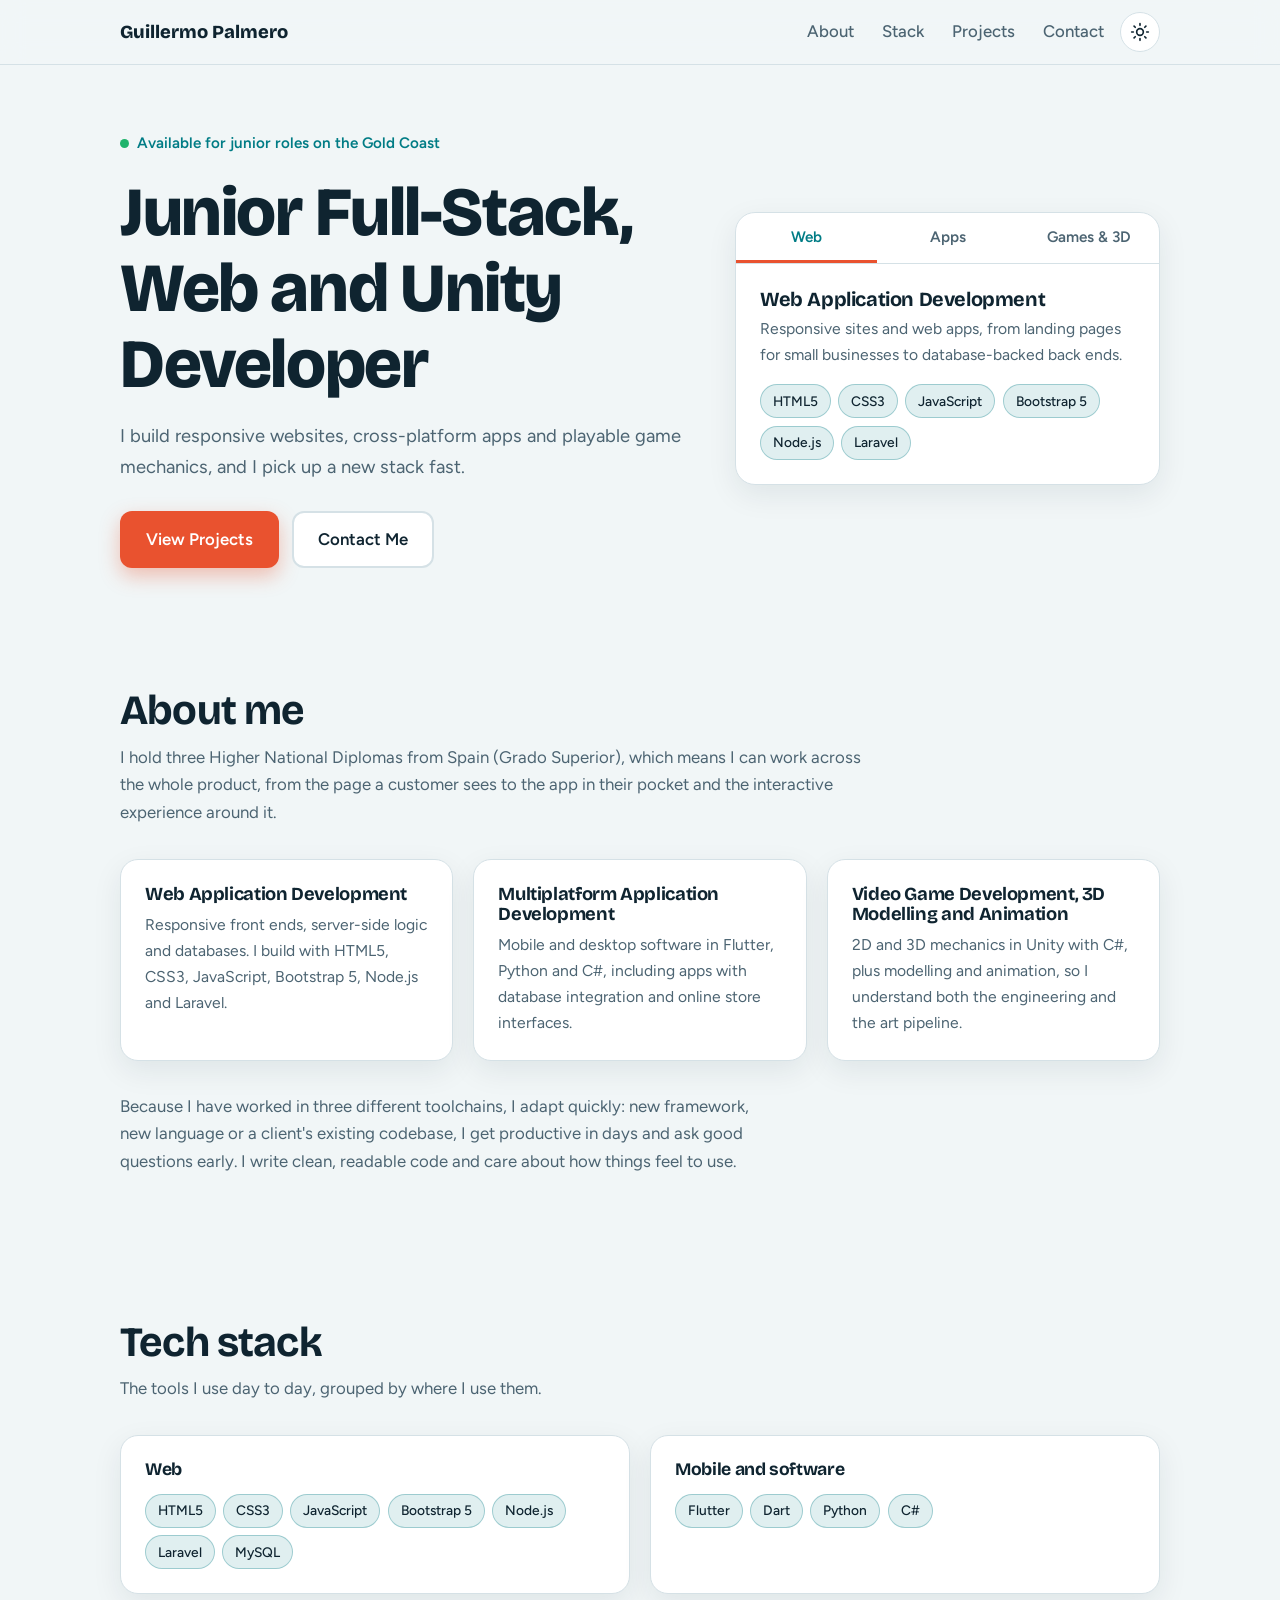
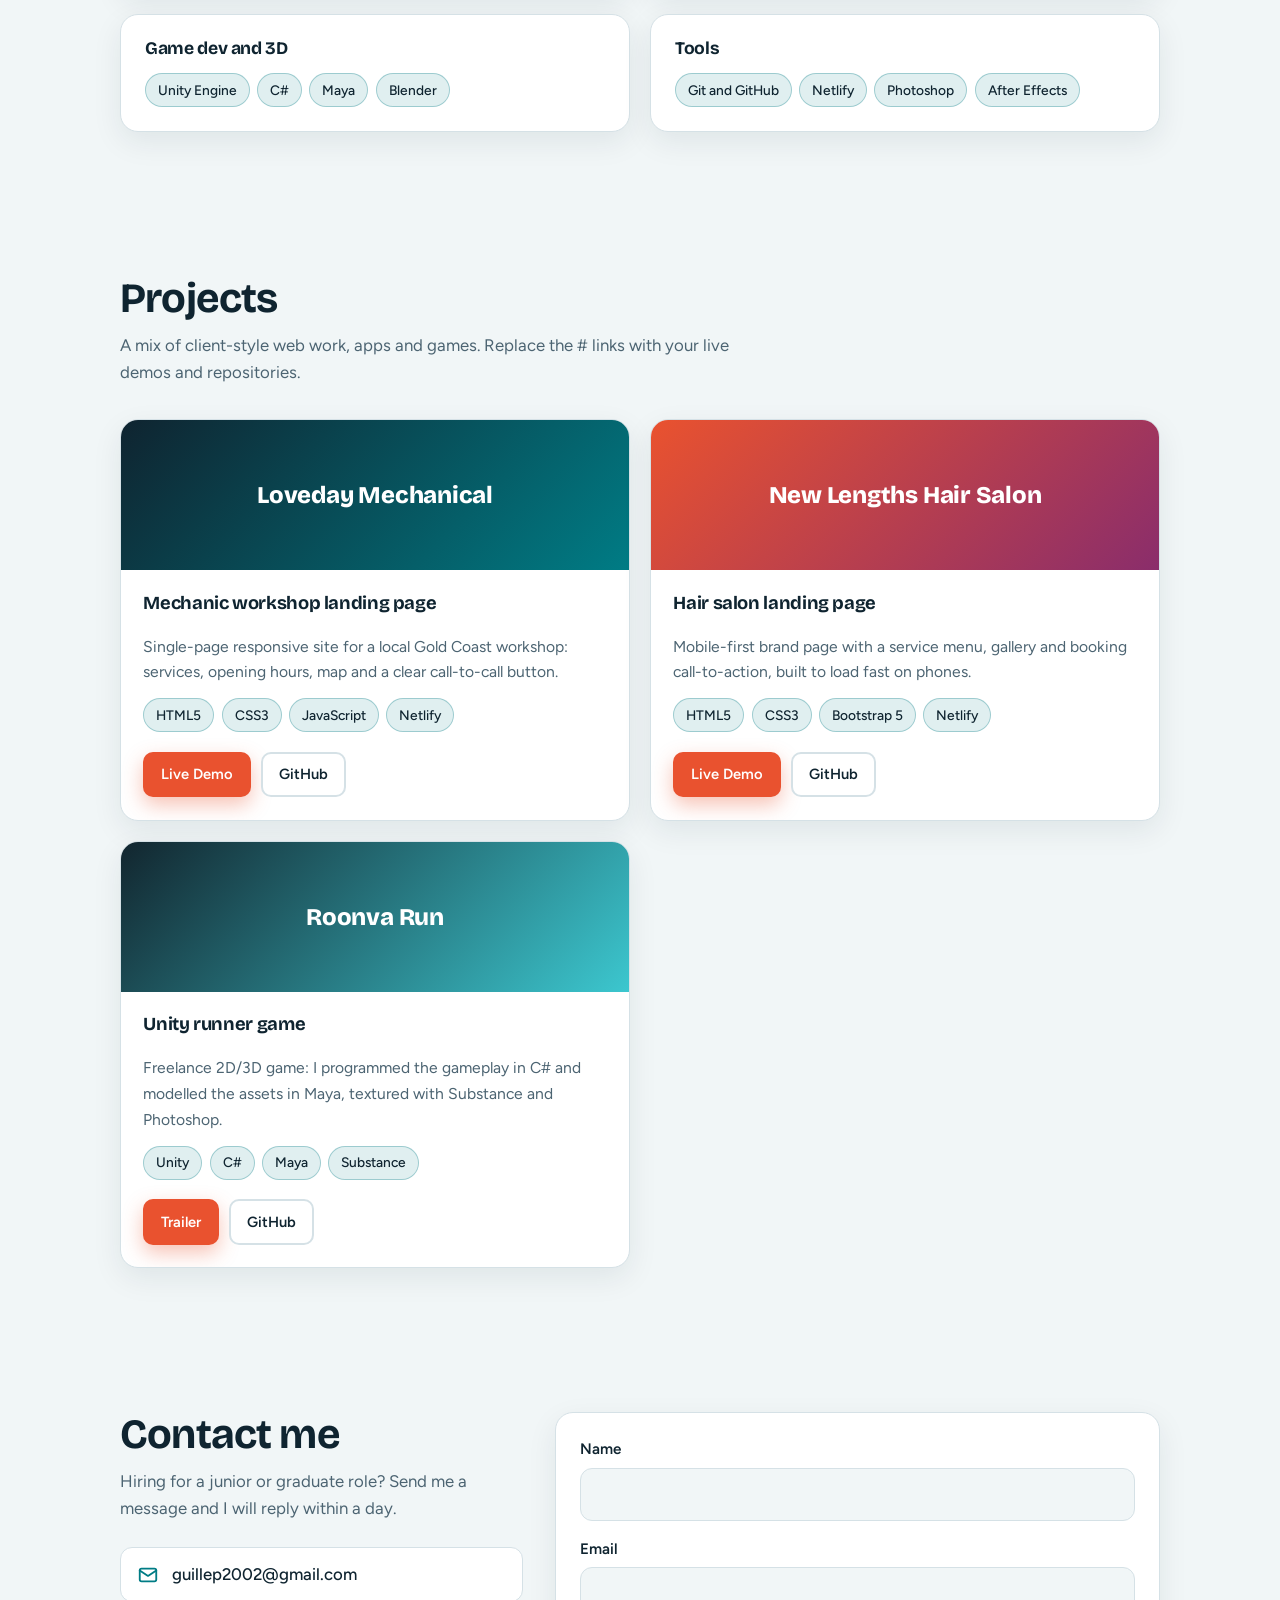
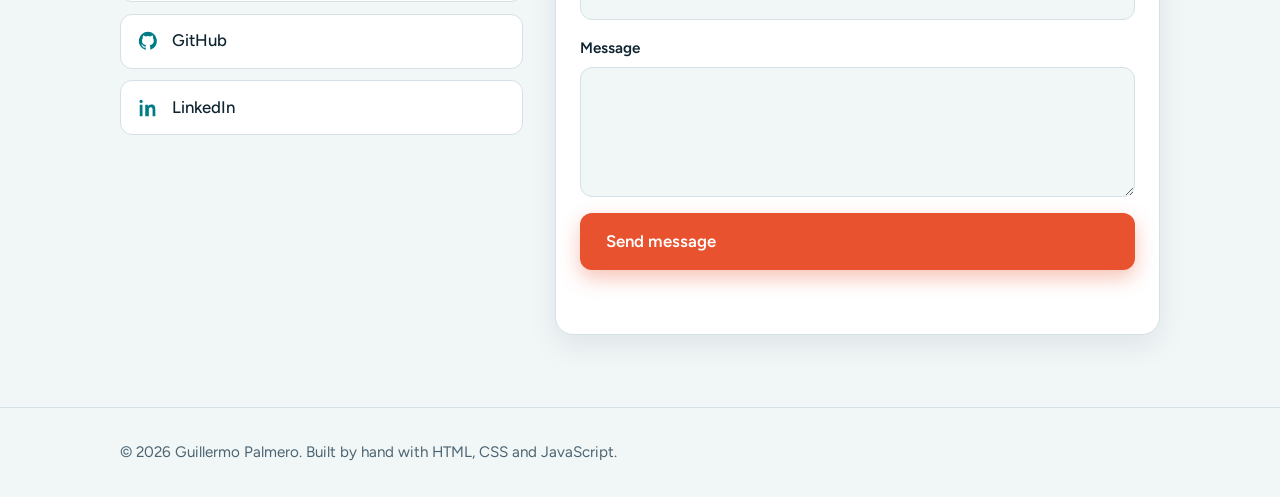
==== commit 26a57a10: "changing links" ====
--- a/index.html
+++ b/index.html
@@ -85,25 +85,19 @@
         <div class="thumb" style="background:linear-gradient(135deg,#0F2430,#007C85)">Loveday Mechanical</div>
         <div class="body"><h3>Mechanic workshop landing page</h3><p>Single-page responsive site for a local Gold Coast workshop: services, opening hours, map and a clear call-to-call button.</p>
         <ul class="chips"><li class="chip">HTML5</li><li class="chip">CSS3</li><li class="chip">JavaScript</li><li class="chip">Netlify</li></ul>
-        <div class="actions"><a class="btn btn-primary" href="#" target="_blank" rel="noopener">Live Demo</a><a class="btn btn-ghost" href="#" target="_blank" rel="noopener">GitHub</a></div></div>
+        <div class="actions"><a class="btn btn-primary" href="#" target="_blank" rel="noopener">Live Demo</a><a class="btn btn-ghost" href="https://github.com/ByXgX/loveday-mechanical-demo" target="_blank" rel="noopener">GitHub</a></div></div>
       </article>
       <article class="card proj">
         <div class="thumb" style="background:linear-gradient(135deg,#E9522F,#8A2D6B)">New Lengths Hair Salon</div>
         <div class="body"><h3>Hair salon landing page</h3><p>Mobile-first brand page with a service menu, gallery and booking call-to-action, built to load fast on phones.</p>
         <ul class="chips"><li class="chip">HTML5</li><li class="chip">CSS3</li><li class="chip">Bootstrap 5</li><li class="chip">Netlify</li></ul>
-        <div class="actions"><a class="btn btn-primary" href="#" target="_blank" rel="noopener">Live Demo</a><a class="btn btn-ghost" href="#" target="_blank" rel="noopener">GitHub</a></div></div>
+        <div class="actions"><a class="btn btn-primary" href="https://newlengths-nobbybeach.netlify.app" target="_blank" rel="noopener">Live Demo</a><a class="btn btn-ghost" href="#" target="_blank" rel="noopener">GitHub</a></div></div>
       </article>
       <article class="card proj">
         <div class="thumb" style="background:linear-gradient(135deg,#12262F,#3CC7CF)">Roonva Run</div>
         <div class="body"><h3>Unity runner game</h3><p>Freelance 2D/3D game: I programmed the gameplay in C# and modelled the assets in Maya, textured with Substance and Photoshop.</p>
         <ul class="chips"><li class="chip">Unity</li><li class="chip">C#</li><li class="chip">Maya</li><li class="chip">Substance</li></ul>
-        <div class="actions"><a class="btn btn-primary" href="#" target="_blank" rel="noopener">Live Demo</a><a class="btn btn-ghost" href="#" target="_blank" rel="noopener">GitHub</a></div></div>
-      </article>
-      <article class="card proj">
-        <div class="thumb" style="background:linear-gradient(135deg,#1B5E8C,#1FB36B)">WanderMark</div>
-        <div class="body"><h3>Offline travel tracker</h3><p>Flutter mobile app to log trips and places without a connection, with local database storage and a clean, map-style interface.</p>
-        <ul class="chips"><li class="chip">Flutter</li><li class="chip">Dart</li><li class="chip">SQLite</li></ul>
-        <div class="actions"><a class="btn btn-primary" href="#" target="_blank" rel="noopener">Live Demo</a><a class="btn btn-ghost" href="#" target="_blank" rel="noopener">GitHub</a></div></div>
+        <div class="actions"><a class="btn btn-primary" href="https://youtu.be/4eCDpfUgiYY" target="_blank" rel="noopener">Trailer</a><a class="btn btn-ghost" href="#" target="_blank" rel="noopener">GitHub</a></div></div>
       </article>
     </div>
   </div>
@@ -116,8 +110,8 @@
       <p class="lead" style="margin-bottom:0">Hiring for a junior or graduate role? Send me a message and I will reply within a day.</p>
       <div class="links">
         <a href="mailto:guillep2002@gmail.com"><svg viewBox="0 0 24 24" fill="none" stroke="currentColor" stroke-width="2" stroke-linecap="round" stroke-linejoin="round"><rect x="3" y="5" width="18" height="14" rx="2"/><path d="m3 7 9 6 9-6"/></svg>guillep2002@gmail.com</a>
-        <a href="https://github.com/" target="_blank" rel="noopener"><svg viewBox="0 0 24 24" fill="currentColor"><path d="M12 2a10 10 0 0 0-3.2 19.5c.5.1.7-.2.7-.5v-1.8c-2.8.6-3.4-1.2-3.4-1.2-.5-1.2-1.1-1.5-1.1-1.5-.9-.6.1-.6.1-.6 1 .1 1.5 1 1.5 1 .9 1.5 2.3 1.1 2.9.8.1-.6.3-1.1.6-1.3-2.2-.3-4.6-1.1-4.6-5 0-1.1.4-2 1-2.7-.1-.3-.4-1.3.1-2.7 0 0 .8-.3 2.8 1a9.6 9.6 0 0 1 5 0c1.9-1.3 2.8-1 2.8-1 .5 1.4.2 2.4.1 2.7.6.7 1 1.6 1 2.7 0 3.9-2.4 4.7-4.6 5 .4.3.7.9.7 1.8v2.7c0 .3.2.6.7.5A10 10 0 0 0 12 2z"/></svg>GitHub</a>
-        <a href="https://www.linkedin.com/" target="_blank" rel="noopener"><svg viewBox="0 0 24 24" fill="currentColor"><path d="M4.5 3A1.8 1.8 0 1 0 4.5 6.6 1.8 1.8 0 0 0 4.5 3zM3 8.5h3V21H3zM9 8.5h2.9v1.7c.5-.9 1.7-2 3.7-2 3.4 0 4.4 2.2 4.4 5.3V21h-3v-6.6c0-1.6-.1-3.3-2-3.3s-2.1 1.5-2.1 3.2V21H9z"/></svg>LinkedIn</a>
+        <a href="https://github.com/ByXgX" target="_blank" rel="noopener"><svg viewBox="0 0 24 24" fill="currentColor"><path d="M12 2a10 10 0 0 0-3.2 19.5c.5.1.7-.2.7-.5v-1.8c-2.8.6-3.4-1.2-3.4-1.2-.5-1.2-1.1-1.5-1.1-1.5-.9-.6.1-.6.1-.6 1 .1 1.5 1 1.5 1 .9 1.5 2.3 1.1 2.9.8.1-.6.3-1.1.6-1.3-2.2-.3-4.6-1.1-4.6-5 0-1.1.4-2 1-2.7-.1-.3-.4-1.3.1-2.7 0 0 .8-.3 2.8 1a9.6 9.6 0 0 1 5 0c1.9-1.3 2.8-1 2.8-1 .5 1.4.2 2.4.1 2.7.6.7 1 1.6 1 2.7 0 3.9-2.4 4.7-4.6 5 .4.3.7.9.7 1.8v2.7c0 .3.2.6.7.5A10 10 0 0 0 12 2z"/></svg>GitHub</a>
+        <a href="https://www.linkedin.com/in/guillermo-palmero-fiz-a77741223/" target="_blank" rel="noopener"><svg viewBox="0 0 24 24" fill="currentColor"><path d="M4.5 3A1.8 1.8 0 1 0 4.5 6.6 1.8 1.8 0 0 0 4.5 3zM3 8.5h3V21H3zM9 8.5h2.9v1.7c.5-.9 1.7-2 3.7-2 3.4 0 4.4 2.2 4.4 5.3V21h-3v-6.6c0-1.6-.1-3.3-2-3.3s-2.1 1.5-2.1 3.2V21H9z"/></svg>LinkedIn</a>
       </div>
     </div>
     <form id="form" class="card" novalidate>
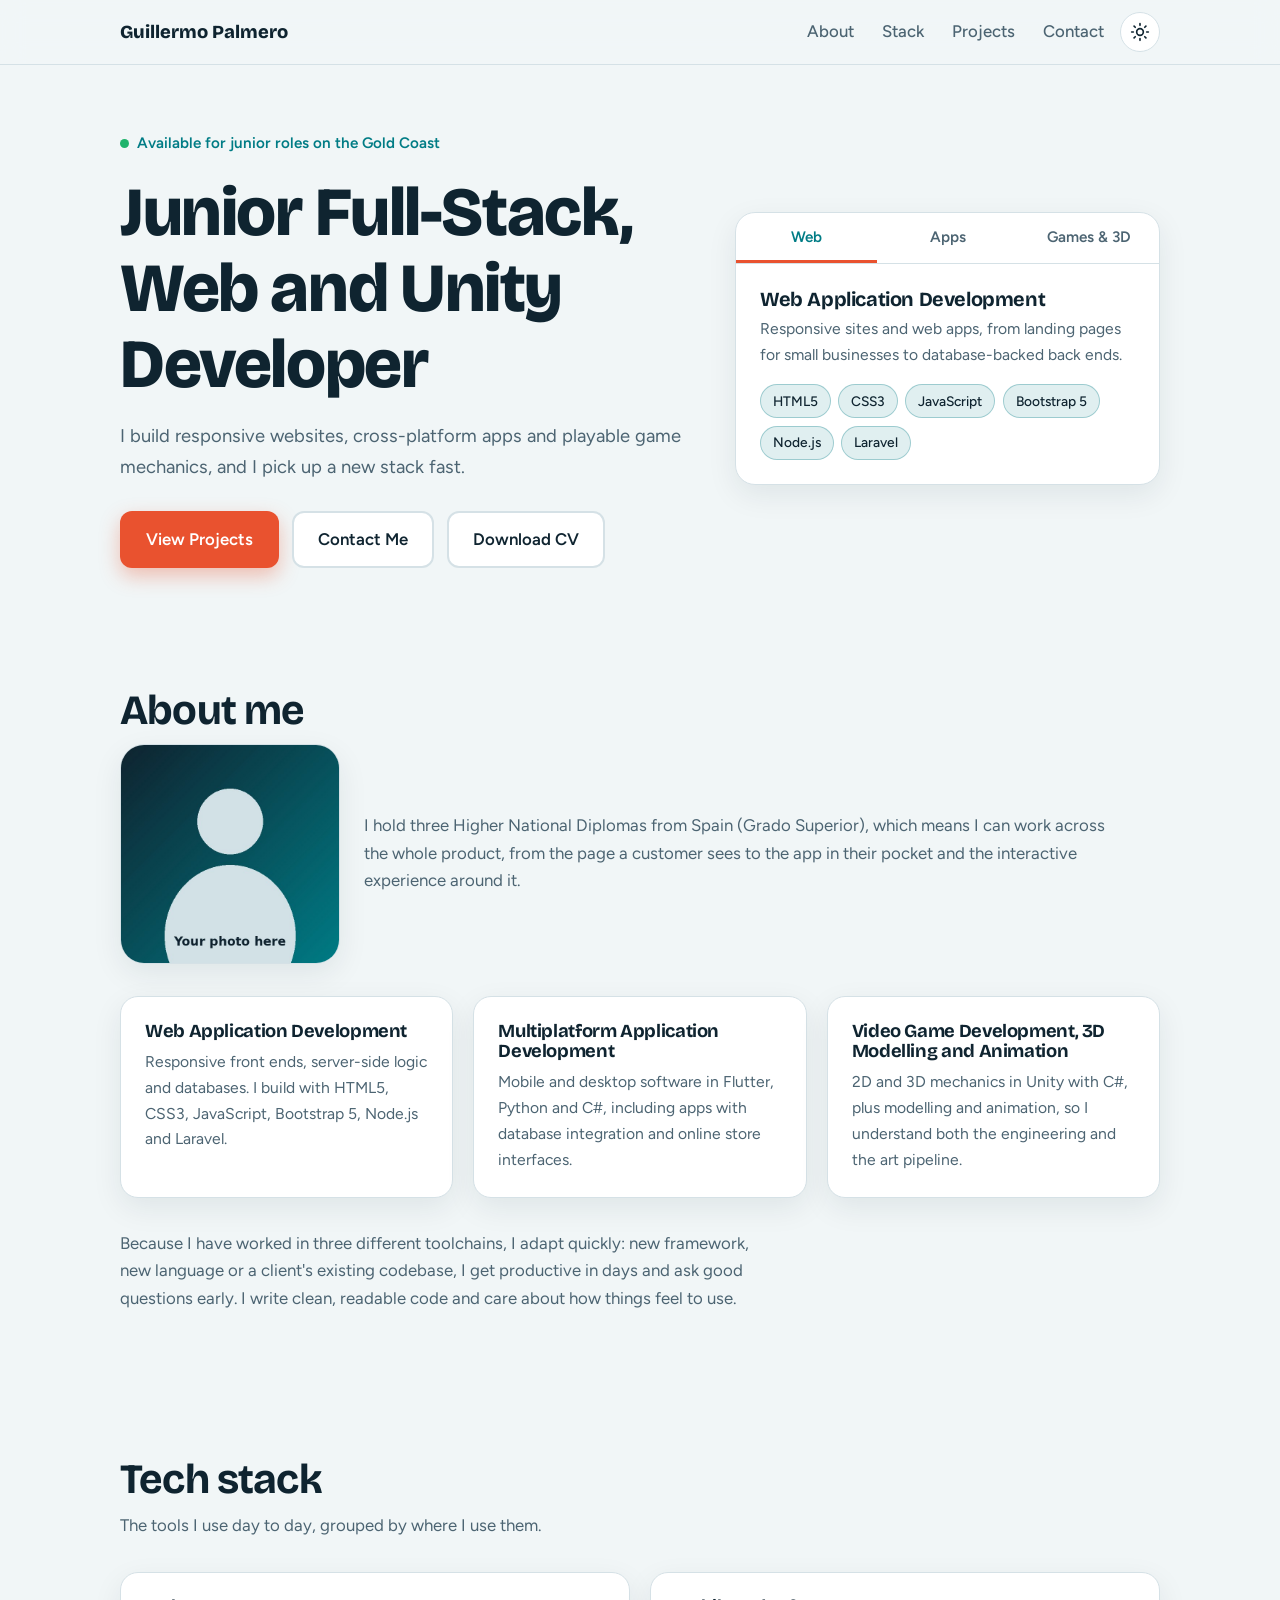
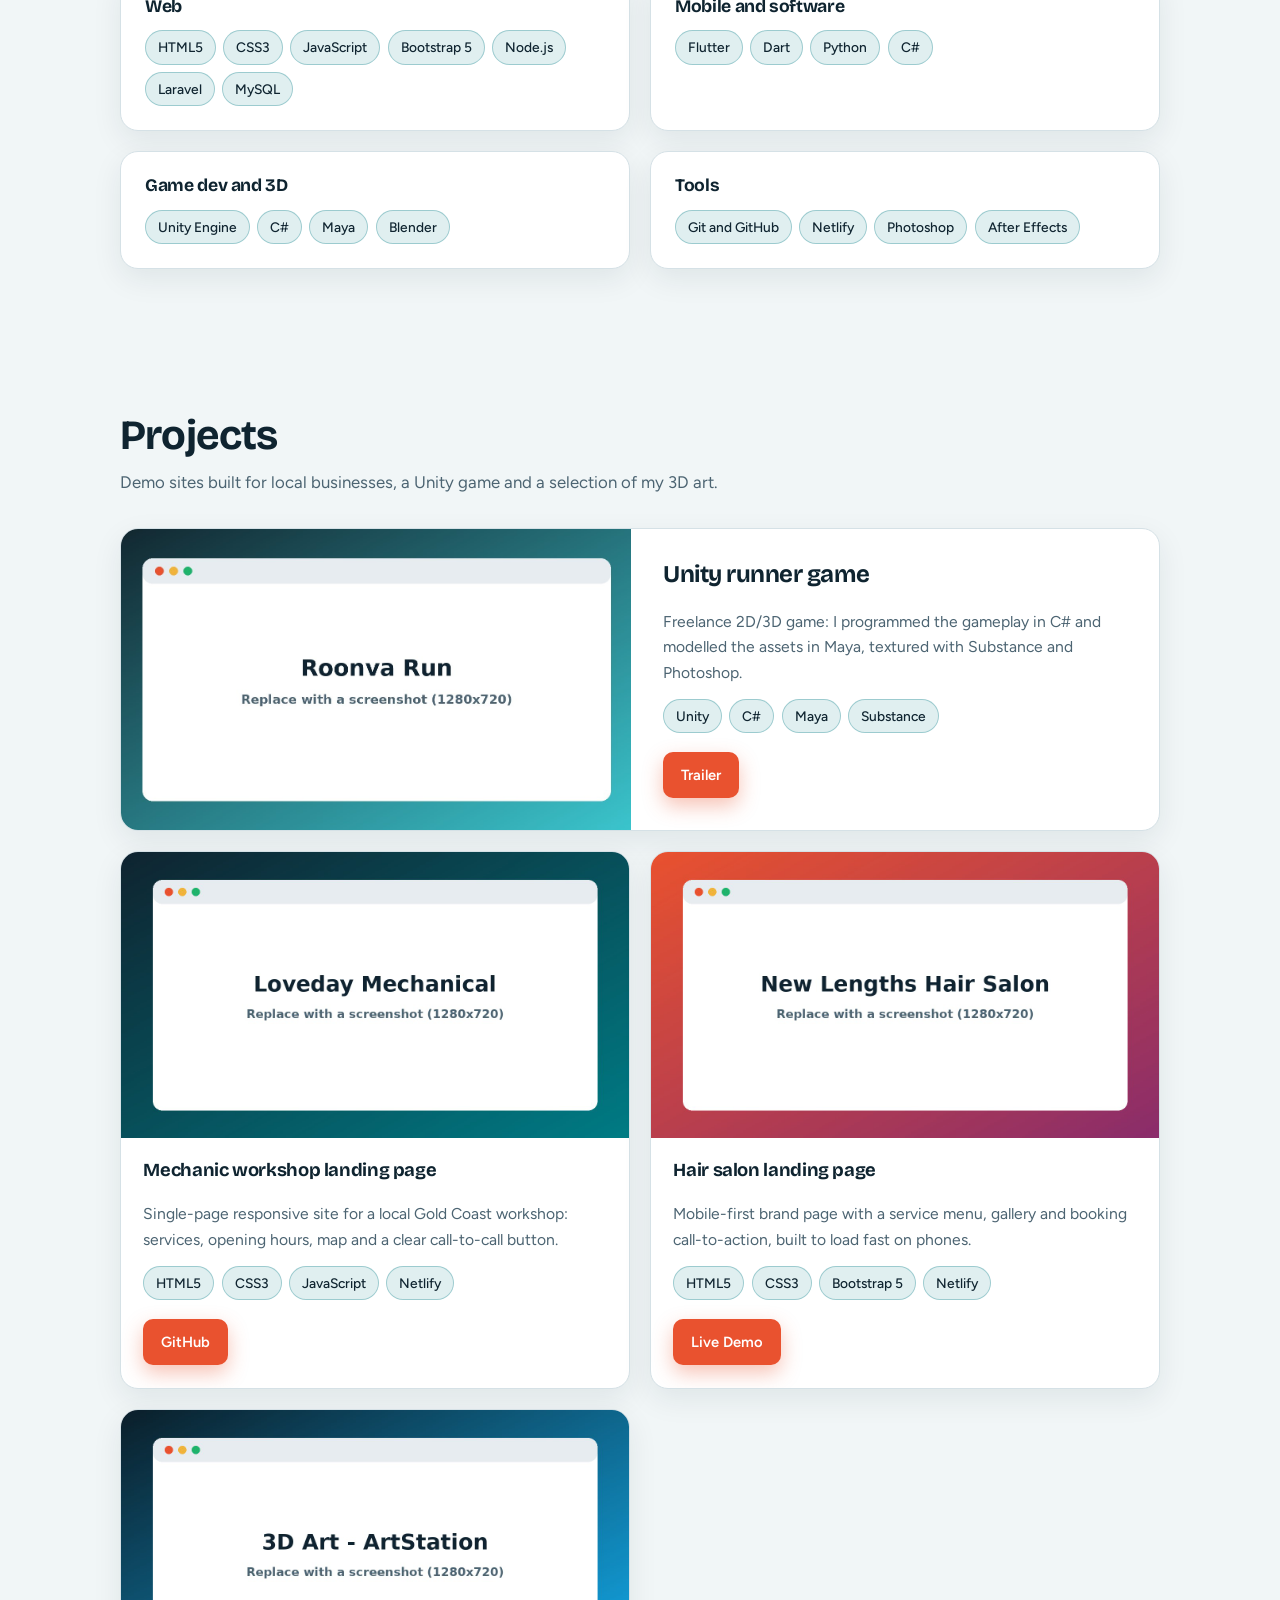
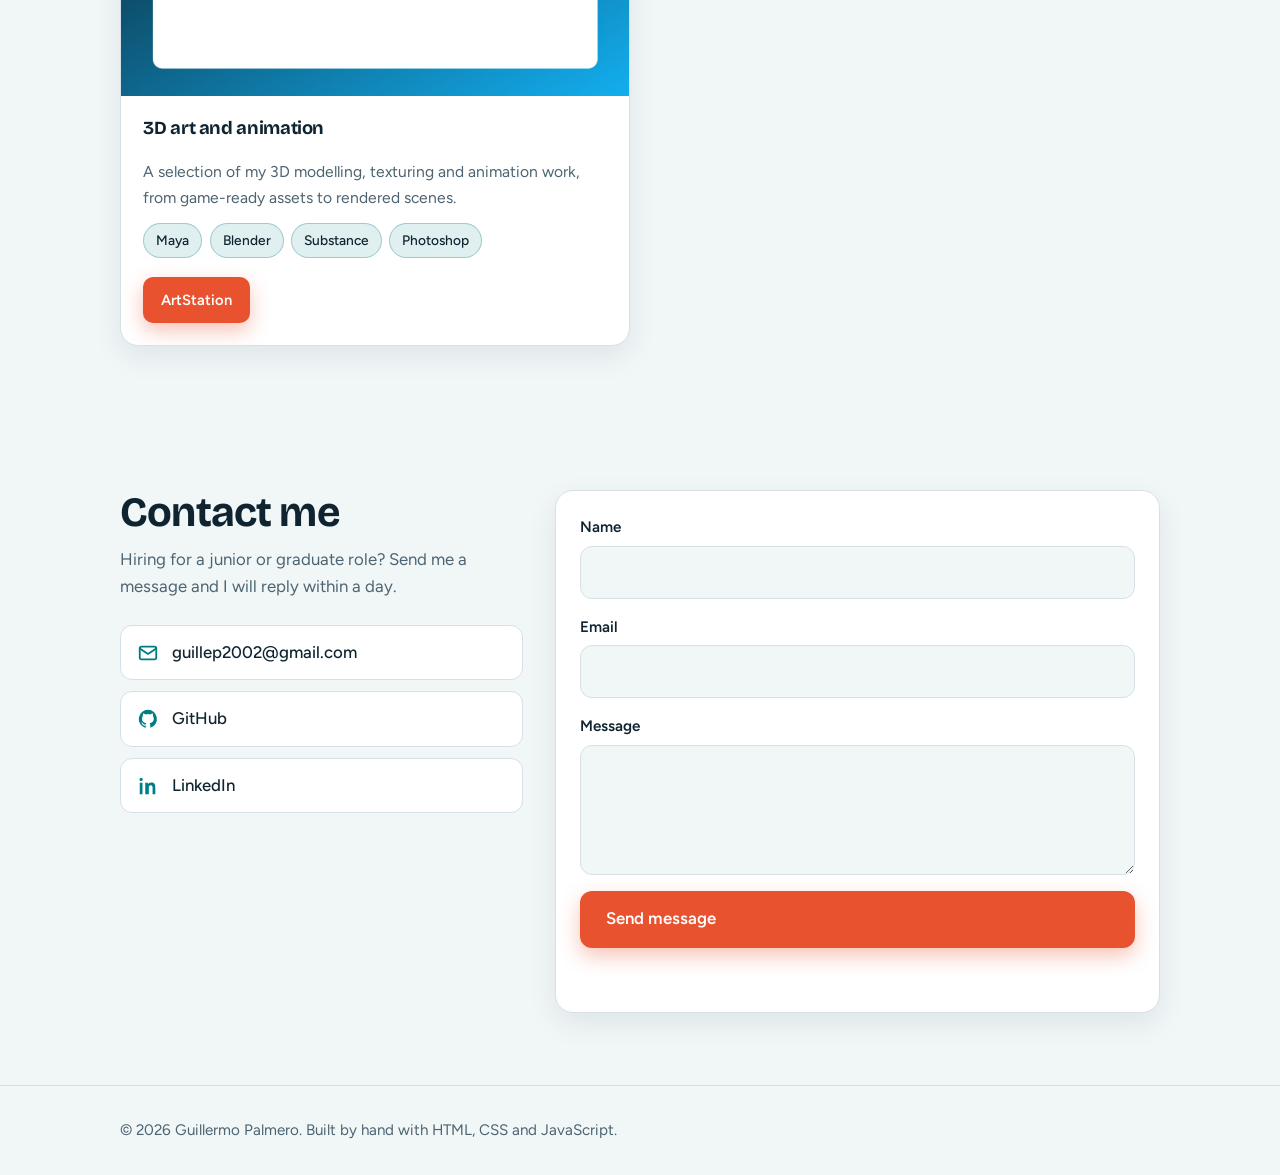
==== commit 9e6f7f71: "changes" ====
--- a/index.html
+++ b/index.html
@@ -9,6 +9,13 @@
 <link rel="preconnect" href="https://fonts.gstatic.com" crossorigin>
 <link href="https://fonts.googleapis.com/css2?family=Bricolage+Grotesque:wght@500;700;800&family=Figtree:wght@400;500;600&display=swap" rel="stylesheet">
 <link rel="stylesheet" href="css/styles.css">
+<link rel="stylesheet" href="css/extras.css">
+<meta property="og:type" content="website">
+<meta property="og:title" content="Guillermo Palmero – Junior Full-Stack, Web & Unity Developer">
+<meta property="og:description" content="Web, apps and game development. Three Spanish higher degrees, based on the Gold Coast.">
+<meta property="og:url" content="https://byxgx.github.io/curriculum/">
+<meta property="og:image" content="https://byxgx.github.io/curriculum/images/portfolio/og-preview.jpg">
+<meta name="twitter:card" content="summary_large_image">
 </head>
 <body>
 <header class="bar">
@@ -37,6 +44,7 @@
       <div class="cta">
         <a class="btn btn-primary" href="#projects">View Projects</a>
         <a class="btn btn-ghost" href="#contact">Contact Me</a>
+        <a class="btn btn-ghost" href="cv/Guillermo-Palmero-CV.pdf" download>Download CV</a>
       </div>
     </div>
     <div class="deck rise" style="animation-delay:.15s">
@@ -53,7 +61,7 @@
 <section id="about">
   <div class="wrap">
     <h2>About me</h2>
-    <p class="lead story">I hold three Higher National Diplomas from Spain (Grado Superior), which means I can work across the whole product, from the page a customer sees to the app in their pocket and the interactive experience around it.</p>
+    <div class="about-intro"><img class="portrait" src="images/portfolio/profile.jpg" alt="Portrait of Guillermo Palmero" width="220" height="220"><p class="lead story">I hold three Higher National Diplomas from Spain (Grado Superior), which means I can work across the whole product, from the page a customer sees to the app in their pocket and the interactive experience around it.</p></div>
     <div class="about">
       <div class="card"><h3>Web Application Development</h3><p>Responsive front ends, server-side logic and databases. I build with HTML5, CSS3, JavaScript, Bootstrap 5, Node.js and Laravel.</p></div>
       <div class="card"><h3>Multiplatform Application Development</h3><p>Mobile and desktop software in Flutter, Python and C#, including apps with database integration and online store interfaces.</p></div>
@@ -79,25 +87,31 @@
 <section id="projects">
   <div class="wrap">
     <h2>Projects</h2>
-    <p class="lead">A mix of client-style web work, apps and games. Replace the # links with your live demos and repositories.</p>
+    <p class="lead">Demo sites built for local businesses, a Unity game and a selection of my 3D art.</p>
     <div class="projects">
+      <article class="card proj featured">
+        <a class="thumb" href="https://youtu.be/4eCDpfUgiYY" target="_blank" rel="noopener"><img src="images/portfolio/roonva.jpg" alt="Roonva Run game screenshot" loading="lazy" width="1280" height="720"></a>
+        <div class="body"><h3>Unity runner game</h3><p>Freelance 2D/3D game: I programmed the gameplay in C# and modelled the assets in Maya, textured with Substance and Photoshop.</p>
+        <ul class="chips"><li class="chip">Unity</li><li class="chip">C#</li><li class="chip">Maya</li><li class="chip">Substance</li></ul>
+        <div class="actions"><a class="btn btn-primary" href="https://youtu.be/4eCDpfUgiYY" target="_blank" rel="noopener">Trailer</a></div></div>
+      </article>
       <article class="card proj">
-        <div class="thumb" style="background:linear-gradient(135deg,#0F2430,#007C85)">Loveday Mechanical</div>
+        <a class="thumb" href="https://github.com/ByXgX/loveday-mechanical-demo" target="_blank" rel="noopener"><img src="images/portfolio/loveday.jpg" alt="Loveday Mechanical landing page" loading="lazy" width="1280" height="720"></a>
         <div class="body"><h3>Mechanic workshop landing page</h3><p>Single-page responsive site for a local Gold Coast workshop: services, opening hours, map and a clear call-to-call button.</p>
         <ul class="chips"><li class="chip">HTML5</li><li class="chip">CSS3</li><li class="chip">JavaScript</li><li class="chip">Netlify</li></ul>
-        <div class="actions"><a class="btn btn-primary" href="#" target="_blank" rel="noopener">Live Demo</a><a class="btn btn-ghost" href="https://github.com/ByXgX/loveday-mechanical-demo" target="_blank" rel="noopener">GitHub</a></div></div>
+        <div class="actions"><a class="btn btn-primary" href="https://github.com/ByXgX/loveday-mechanical-demo" target="_blank" rel="noopener">GitHub</a></div></div>
       </article>
       <article class="card proj">
-        <div class="thumb" style="background:linear-gradient(135deg,#E9522F,#8A2D6B)">New Lengths Hair Salon</div>
+        <a class="thumb" href="https://newlengths-nobbybeach.netlify.app" target="_blank" rel="noopener"><img src="images/portfolio/newlengths.jpg" alt="New Lengths Hair Salon landing page" loading="lazy" width="1280" height="720"></a>
         <div class="body"><h3>Hair salon landing page</h3><p>Mobile-first brand page with a service menu, gallery and booking call-to-action, built to load fast on phones.</p>
         <ul class="chips"><li class="chip">HTML5</li><li class="chip">CSS3</li><li class="chip">Bootstrap 5</li><li class="chip">Netlify</li></ul>
-        <div class="actions"><a class="btn btn-primary" href="https://newlengths-nobbybeach.netlify.app" target="_blank" rel="noopener">Live Demo</a><a class="btn btn-ghost" href="#" target="_blank" rel="noopener">GitHub</a></div></div>
+        <div class="actions"><a class="btn btn-primary" href="https://newlengths-nobbybeach.netlify.app" target="_blank" rel="noopener">Live Demo</a></div></div>
       </article>
       <article class="card proj">
-        <div class="thumb" style="background:linear-gradient(135deg,#12262F,#3CC7CF)">Roonva Run</div>
-        <div class="body"><h3>Unity runner game</h3><p>Freelance 2D/3D game: I programmed the gameplay in C# and modelled the assets in Maya, textured with Substance and Photoshop.</p>
-        <ul class="chips"><li class="chip">Unity</li><li class="chip">C#</li><li class="chip">Maya</li><li class="chip">Substance</li></ul>
-        <div class="actions"><a class="btn btn-primary" href="https://youtu.be/4eCDpfUgiYY" target="_blank" rel="noopener">Trailer</a><a class="btn btn-ghost" href="#" target="_blank" rel="noopener">GitHub</a></div></div>
+        <a class="thumb" href="https://www.artstation.com/TU_USUARIO" target="_blank" rel="noopener"><img src="images/portfolio/artstation.jpg" alt="3D art preview" loading="lazy" width="1280" height="720"></a>
+        <div class="body"><h3>3D art and animation</h3><p>A selection of my 3D modelling, texturing and animation work, from game-ready assets to rendered scenes.</p>
+        <ul class="chips"><li class="chip">Maya</li><li class="chip">Blender</li><li class="chip">Substance</li><li class="chip">Photoshop</li></ul>
+        <div class="actions"><a class="btn btn-primary" href="https://www.artstation.com/TU_USUARIO" target="_blank" rel="noopener">ArtStation</a></div></div>
       </article>
     </div>
   </div>
--- a/css/extras.css
+++ b/css/extras.css
@@ -0,0 +1,14 @@
+.thumb{display:block;height:auto;aspect-ratio:16/9;padding:0;overflow:hidden;background:var(--line)}
+.thumb img{display:block;width:100%;height:100%;object-fit:cover;transition:transform .5s}
+.card:hover .thumb img{transform:scale(1.05)}
+.about-intro{display:grid;gap:1.5rem;align-items:center;justify-items:center;margin-bottom:2rem}
+.about-intro .story{margin:0}
+.portrait{width:200px;height:200px;border-radius:24px;object-fit:cover;border:1px solid var(--line);box-shadow:var(--shadow)}
+@media (min-width:700px){
+  .about-intro{grid-template-columns:220px 1fr;justify-items:start}
+  .portrait{width:220px;height:220px}
+  .featured{grid-column:1/-1;flex-direction:row}
+  .featured .thumb{flex:1.1;aspect-ratio:auto;min-height:280px}
+  .featured .body{flex:1;justify-content:center;padding:2rem}
+  .featured .body h3{font-size:1.5rem}
+}
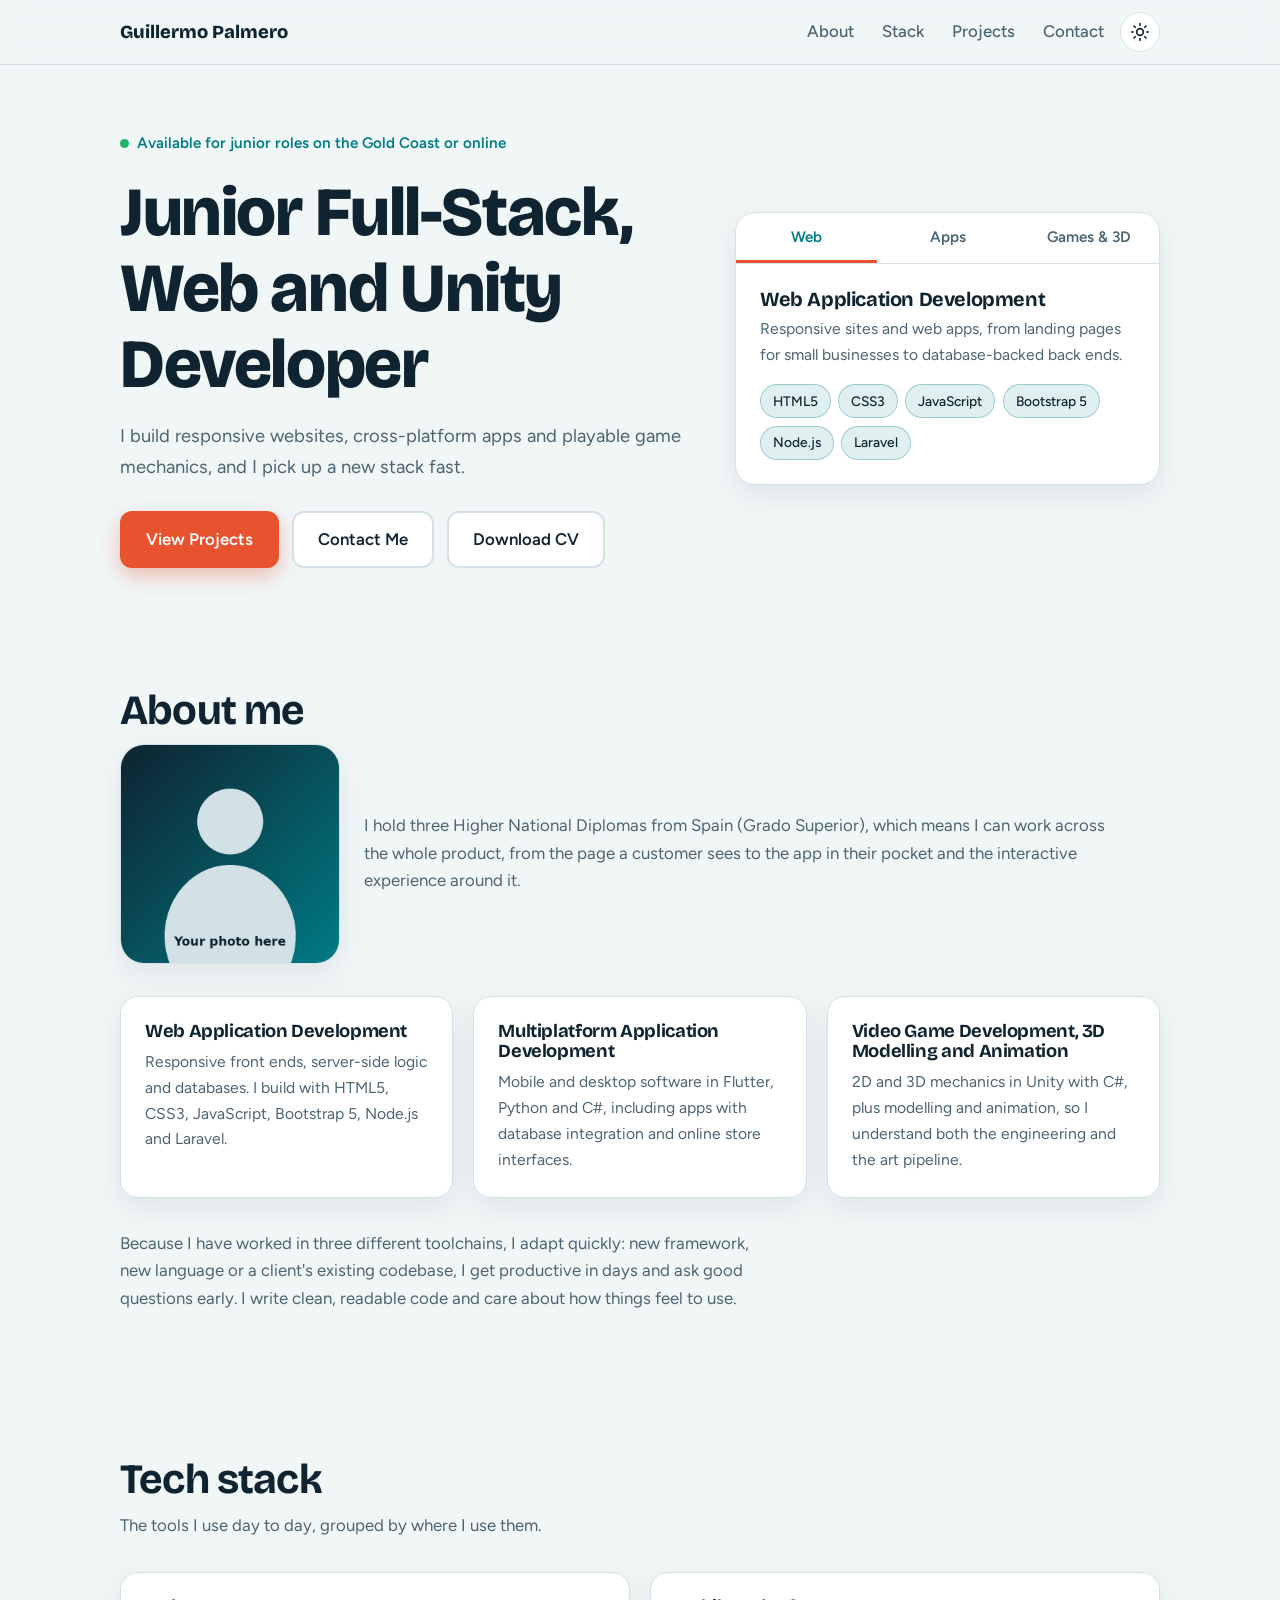
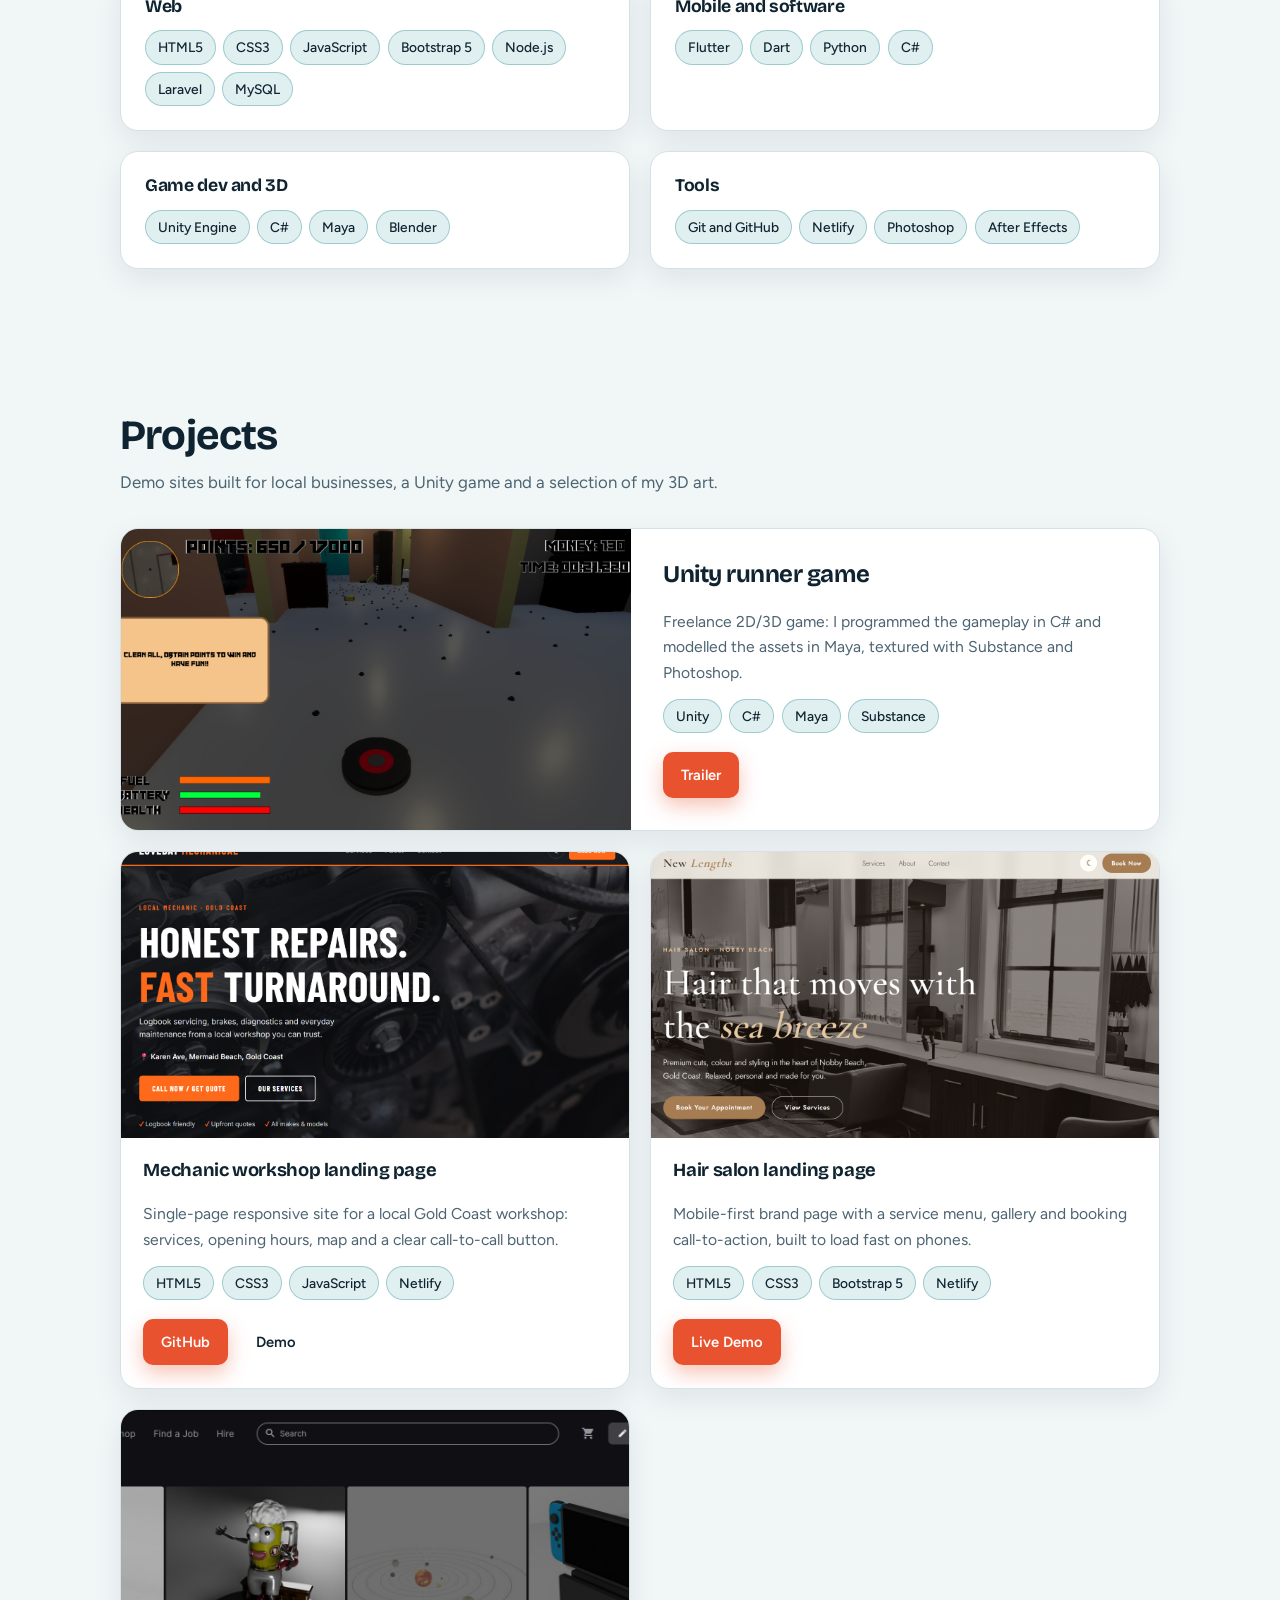
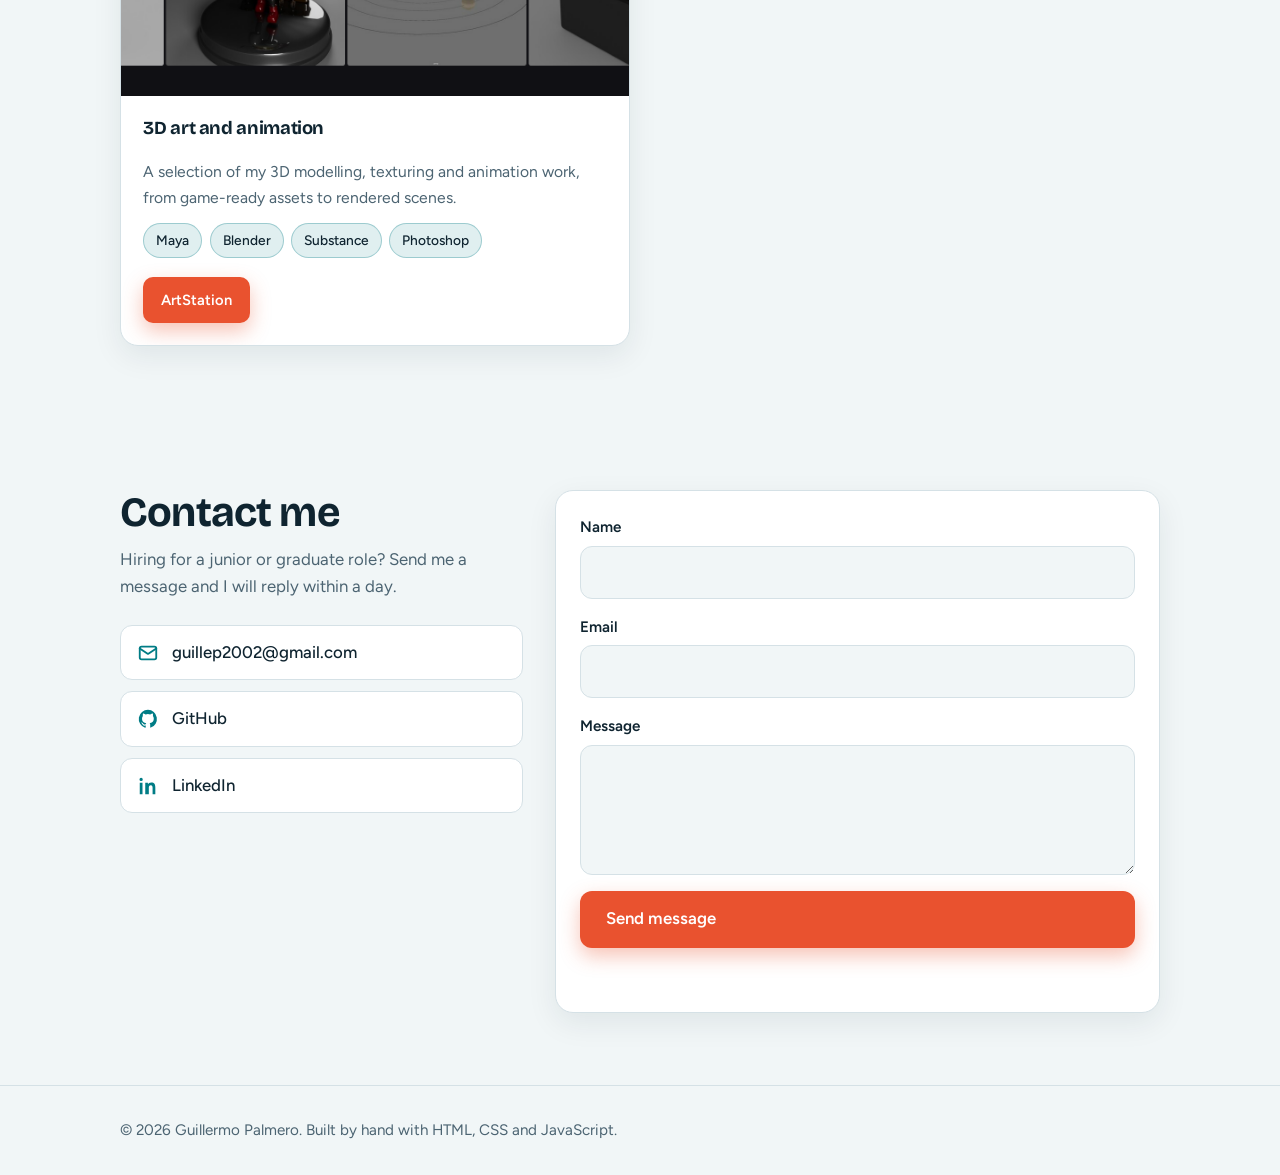
==== commit bd58ec2a: "end v1.0" ====
--- a/index.html
+++ b/index.html
@@ -38,7 +38,7 @@
 <section class="hero">
   <div class="wrap">
     <div class="rise">
-      <span class="badge"><span class="dot"></span>Available for junior roles on the Gold Coast</span>
+      <span class="badge"><span class="dot"></span>Available for junior roles on the Gold Coast or online</span>
       <h1>Junior Full-Stack, Web and Unity Developer</h1>
       <p class="sub">I build responsive websites, cross-platform apps and playable game mechanics, and I pick up a new stack fast.</p>
       <div class="cta">
@@ -90,28 +90,28 @@
     <p class="lead">Demo sites built for local businesses, a Unity game and a selection of my 3D art.</p>
     <div class="projects">
       <article class="card proj featured">
-        <a class="thumb" href="https://youtu.be/4eCDpfUgiYY" target="_blank" rel="noopener"><img src="images/portfolio/roonva.jpg" alt="Roonva Run game screenshot" loading="lazy" width="1280" height="720"></a>
+        <a class="thumb" href="https://youtu.be/4eCDpfUgiYY" target="_blank" rel="noopener"><img src="images/portfolio/RoonvaRun.png" alt="Roonva Run game screenshot" loading="lazy" width="1280" height="720"></a>
         <div class="body"><h3>Unity runner game</h3><p>Freelance 2D/3D game: I programmed the gameplay in C# and modelled the assets in Maya, textured with Substance and Photoshop.</p>
         <ul class="chips"><li class="chip">Unity</li><li class="chip">C#</li><li class="chip">Maya</li><li class="chip">Substance</li></ul>
         <div class="actions"><a class="btn btn-primary" href="https://youtu.be/4eCDpfUgiYY" target="_blank" rel="noopener">Trailer</a></div></div>
       </article>
       <article class="card proj">
-        <a class="thumb" href="https://github.com/ByXgX/loveday-mechanical-demo" target="_blank" rel="noopener"><img src="images/portfolio/loveday.jpg" alt="Loveday Mechanical landing page" loading="lazy" width="1280" height="720"></a>
+        <a class="thumb" target="_blank" rel="noopener"><img src="images/portfolio/loveday.png" alt="Loveday Mechanical landing page" loading="lazy" width="1280" height="720"></a>
         <div class="body"><h3>Mechanic workshop landing page</h3><p>Single-page responsive site for a local Gold Coast workshop: services, opening hours, map and a clear call-to-call button.</p>
         <ul class="chips"><li class="chip">HTML5</li><li class="chip">CSS3</li><li class="chip">JavaScript</li><li class="chip">Netlify</li></ul>
-        <div class="actions"><a class="btn btn-primary" href="https://github.com/ByXgX/loveday-mechanical-demo" target="_blank" rel="noopener">GitHub</a></div></div>
+        <div class="actions"><a class="btn btn-primary" href="https://github.com/ByXgX/loveday-mechanical-demo" target="_blank" rel="noopener">GitHub</a><a class="btn btn-secondary" href="https://byxgx.github.io/loveday-mechanical-demo/" target="_blank" rel="noopener">Demo</a></div></div>
       </article>
       <article class="card proj">
-        <a class="thumb" href="https://newlengths-nobbybeach.netlify.app" target="_blank" rel="noopener"><img src="images/portfolio/newlengths.jpg" alt="New Lengths Hair Salon landing page" loading="lazy" width="1280" height="720"></a>
+        <a class="thumb" target="_blank" rel="noopener"><img src="images/portfolio/newlengths.png" alt="New Lengths Hair Salon landing page" loading="lazy" width="1280" height="720"></a>
         <div class="body"><h3>Hair salon landing page</h3><p>Mobile-first brand page with a service menu, gallery and booking call-to-action, built to load fast on phones.</p>
         <ul class="chips"><li class="chip">HTML5</li><li class="chip">CSS3</li><li class="chip">Bootstrap 5</li><li class="chip">Netlify</li></ul>
         <div class="actions"><a class="btn btn-primary" href="https://newlengths-nobbybeach.netlify.app" target="_blank" rel="noopener">Live Demo</a></div></div>
       </article>
       <article class="card proj">
-        <a class="thumb" href="https://www.artstation.com/TU_USUARIO" target="_blank" rel="noopener"><img src="images/portfolio/artstation.jpg" alt="3D art preview" loading="lazy" width="1280" height="720"></a>
+        <a class="thumb" href="https://www.artstation.com/guilleeee" target="_blank" rel="noopener"><img src="images/portfolio/artstation.png" alt="3D art preview" loading="lazy" width="1280" height="720"></a>
         <div class="body"><h3>3D art and animation</h3><p>A selection of my 3D modelling, texturing and animation work, from game-ready assets to rendered scenes.</p>
         <ul class="chips"><li class="chip">Maya</li><li class="chip">Blender</li><li class="chip">Substance</li><li class="chip">Photoshop</li></ul>
-        <div class="actions"><a class="btn btn-primary" href="https://www.artstation.com/TU_USUARIO" target="_blank" rel="noopener">ArtStation</a></div></div>
+        <div class="actions"><a class="btn btn-primary" href="https://www.artstation.com/guilleeee" target="_blank" rel="noopener">ArtStation</a></div></div>
       </article>
     </div>
   </div>
